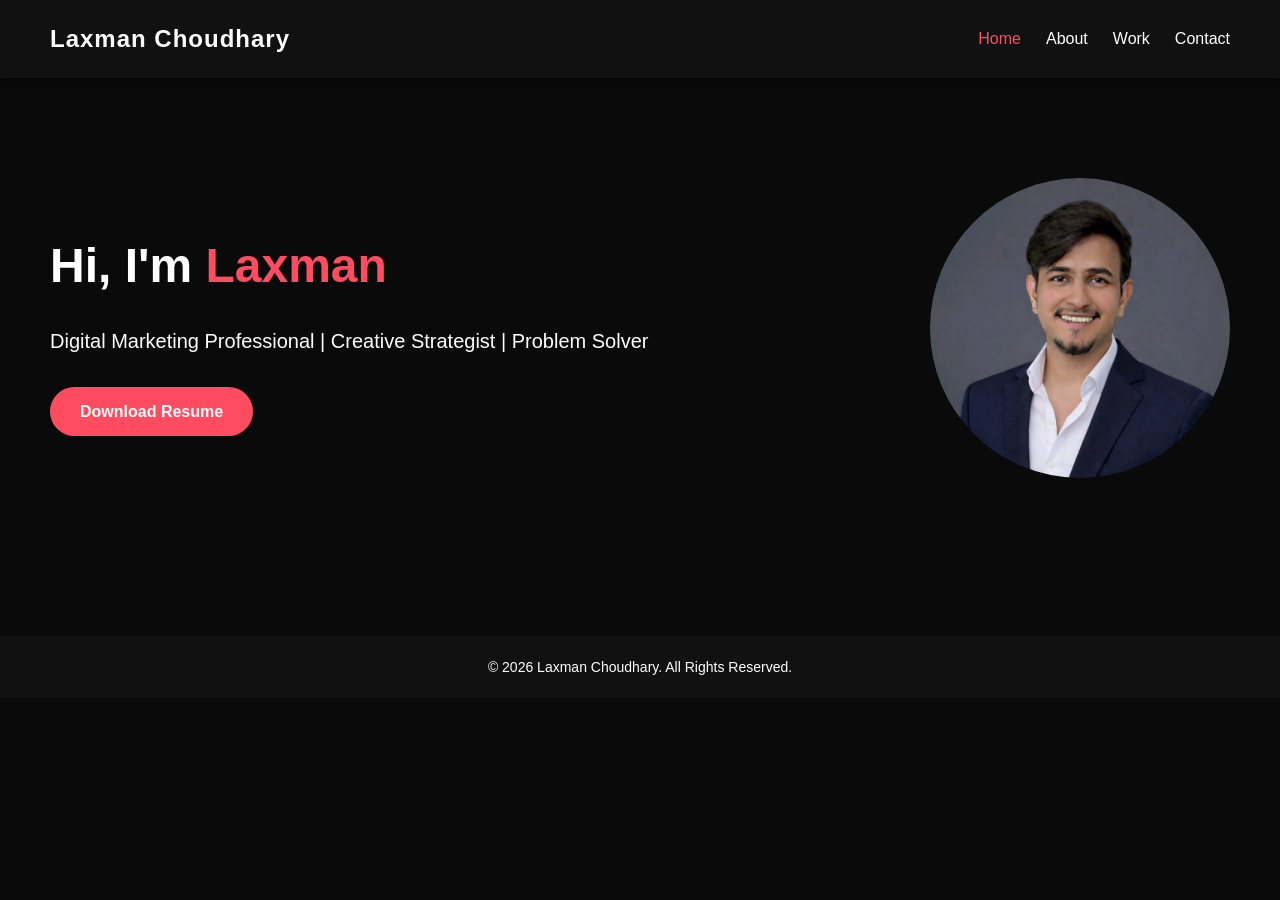
==== index.html @ cbbdad19 "Update index.html" ====
<!DOCTYPE html>
<html lang="en">
<head>
  <meta charset="UTF-8">
  <meta name="viewport" content="width=device-width, initial-scale=1.0">
  <title>Laxman Choudhary | Portfolio</title>
  <link rel="stylesheet" href="CSS/style.css">
  <link href="https://www.pexels.com/video/digital-projection-of-the-earth-mass-in-blue-lights-3129957/">
</head>
<body>

  <!-- Video Background -->
  <video autoplay muted loop id="bg-video">
    <source src="https://drive.google.com/uc?export=download&id=1e5yRqR_G0gu2nAiDvAqrCgN7fWislz_7" type="video/mp4">
    Your browser does not support HTML5 video.
  </video>

  <!-- Navbar -->
  <nav class="navbar">
    <div class="logo">Laxman Choudhary</div>
    <ul class="nav-links">
      <li><a href="index.html" class="active">Home</a></li>
      <li><a href="Pages/about.html">About</a></li>
      <li><a href="Pages/work.html">Work</a></li>
      <li><a href="Pages/contact.html">Contact</a></li>
    </ul>
  </nav>

  <!-- Hero Section -->
  <section class="hero">
    <div class="hero-content fade-in">
      <h1>Hi, I'm <span>Laxman</span></h1>
      <p>Digital Marketing Professional | Creative Strategist | Problem Solver</p>
      <a href="Assets/Laxman_Choudhary_Resume.pdf" class="btn" target="_blank">Download Resume</a>
    </div>
    <div class="hero-image fade-in">
      <img src="Assets/profile.jpg" alt="Laxman Choudhary">
    </div>
  </section>

  <footer>
    <p>&copy; 2026 Laxman Choudhary. All Rights Reserved.</p>
  </footer>

  <script src="JavaScript/script.js"></script>
</body>
</html>
---- CSS/style.css ----
/* VIDEO BACKGROUND */
#bg-video {
    position: fixed;
    top: 0; left: 0;
    width: 100%;
    height: 100%;
    object-fit: cover;
    z-index: -1;
}

/* GENERAL STYLES */
* {
    margin: 0;
    padding: 0;
    box-sizing: border-box;
    font-family: 'Poppins', sans-serif;
}

body {
    background-color: #0a0a0a;
    color: #fff;
    line-height: 1.6;
    scroll-behavior: smooth;
}

a {
    text-decoration: none;
    color: inherit;
}

/* NAVBAR */
.navbar {
    display: flex;
    justify-content: space-between;
    align-items: center;
    padding: 20px 50px;
    background-color: #111;
    position: sticky;
    top: 0;
    z-index: 100;
    box-shadow: 0 2px 8px rgba(0,0,0,0.5);
}

.navbar .logo {
    font-weight: 800;
    font-size: 24px;
    letter-spacing: 1px;
}

.nav-links {
    list-style: none;
    display: flex;
    gap: 25px;
}

.nav-links li a {
    color: #fff;
    transition: color 0.3s, transform 0.3s;
}

.nav-links li a:hover, .nav-links li a.active {
    color: #ff4c60;
    transform: scale(1.1);
}

/* HERO */
.hero {
    position: relative;
    display: flex;
    justify-content: space-between;
    align-items: center;
    padding: 100px 50px;
    overflow: hidden;
}

.hero-bg {
    position: absolute;
    top: 0; left: 0;
    width: 100%; height: 100%;
    background: linear-gradient(135deg, #1f1f1f, #0a0a0a);
    z-index: -3;
}

.hero-bg::after {
    content: '';
    position: absolute;
    width: 200%; height: 200%;
    background: url('../Assets/background.jpg') center/cover no-repeat;
    animation: moveBg 60s linear infinite;
    opacity: 0.15;
}

@keyframes moveBg {
    0% { transform: translate(0,0); }
    50% { transform: translate(-10%, -10%); }
    100% { transform: translate(0,0); }
}

.hero-content {
    max-width: 600px;
}

.hero-content h1 {
    font-size: 48px;
    margin-bottom: 20px;
    opacity: 0;
    animation: fadeInUp 1s forwards 0.5s;
}

.hero-content h1 span {
    color: #ff4c60;
}

.hero-content p {
    font-size: 20px;
    margin-bottom: 30px;
    opacity: 0;
    animation: fadeInUp 1s forwards 0.8s;
}

.btn {
    background-color: #ff4c60;
    color: #fff;
    padding: 12px 30px;
    border-radius: 30px;
    font-weight: 600;
    transition: background 0.3s, transform 0.3s;
    display: inline-block;
    opacity: 0;
    animation: fadeInUp 1s forwards 1.1s;
}

.btn:hover {
    background-color: #ff1e3c;
    transform: scale(1.05);
}

.hero-image img {
    width: 300px;
    border-radius: 50%;
    opacity: 0;
    animation: fadeInUp 1s forwards 1.4s;
}

/* ABOUT */
.about, .work, .contact {
    padding: 100px 50px;
    opacity: 0;
    animation: fadeIn 1s forwards;
}

.about h1, .work h1, .contact h1 {
    font-size: 36px;
    margin-bottom: 50px;
    text-align: center;
}

/* ABOUT CONTENT */
.about-content {
    display: flex;
    gap: 50px;
    align-items: center;
    justify-content: center;
}

.about-content img {
    width: 300px;
    border-radius: 20px;
    transition: transform 0.3s;
}

.about-content img:hover {
    transform: scale(1.05) rotate(2deg);
}

.about-text {
    max-width: 600px;
}

/* WORK GRID */
.work-grid {
    display: grid;
    grid-template-columns: repeat(auto-fit, minmax(250px, 1fr));
    gap: 30px;
}

.work-card {
    background-color: #111;
    padding: 30px;
    border-radius: 15px;
    transition: transform 0.3s, box-shadow 0.3s;
}

.work-card:hover {
    transform: translateY(-10px);
    box-shadow: 0 15px 30px rgba(255,76,96,0.4);
}

/* CONTACT FORM */
.contact form {
    max-width: 600px;
    margin: 0 auto;
    display: flex;
    flex-direction: column;
    gap: 20px;
}

.contact input, .contact textarea {
    padding: 15px;
    border-radius: 10px;
    border: none;
    outline: none;
    font-size: 16px;
    background-color: #1a1a1a;
    color: #fff;
}

.contact button {
    width: fit-content;
    margin: 0 auto;
}

/* FOOTER */
footer {
    text-align: center;
    padding: 20px;
    background-color: #111;
    margin-top: 50px;
    font-size: 14px;
}

/* ANIMATIONS */
@keyframes fadeInUp {
    0% { opacity: 0; transform: translateY(50px);}
    100% { opacity: 1; transform: translateY(0);}
}

@keyframes fadeIn {
    0% { opacity: 0;}
    100% { opacity: 1;}
}

.fade-in {
    opacity: 0;
    animation: fadeIn 1.2s forwards;
}

/* RESPONSIVE */
@media (max-width: 900px) {
    .hero {
        flex-direction: column;
        text-align: center;
    }
    .hero-image img {
        margin-top: 30px;
    }
    .about-content {
        flex-direction: column;
    }
}
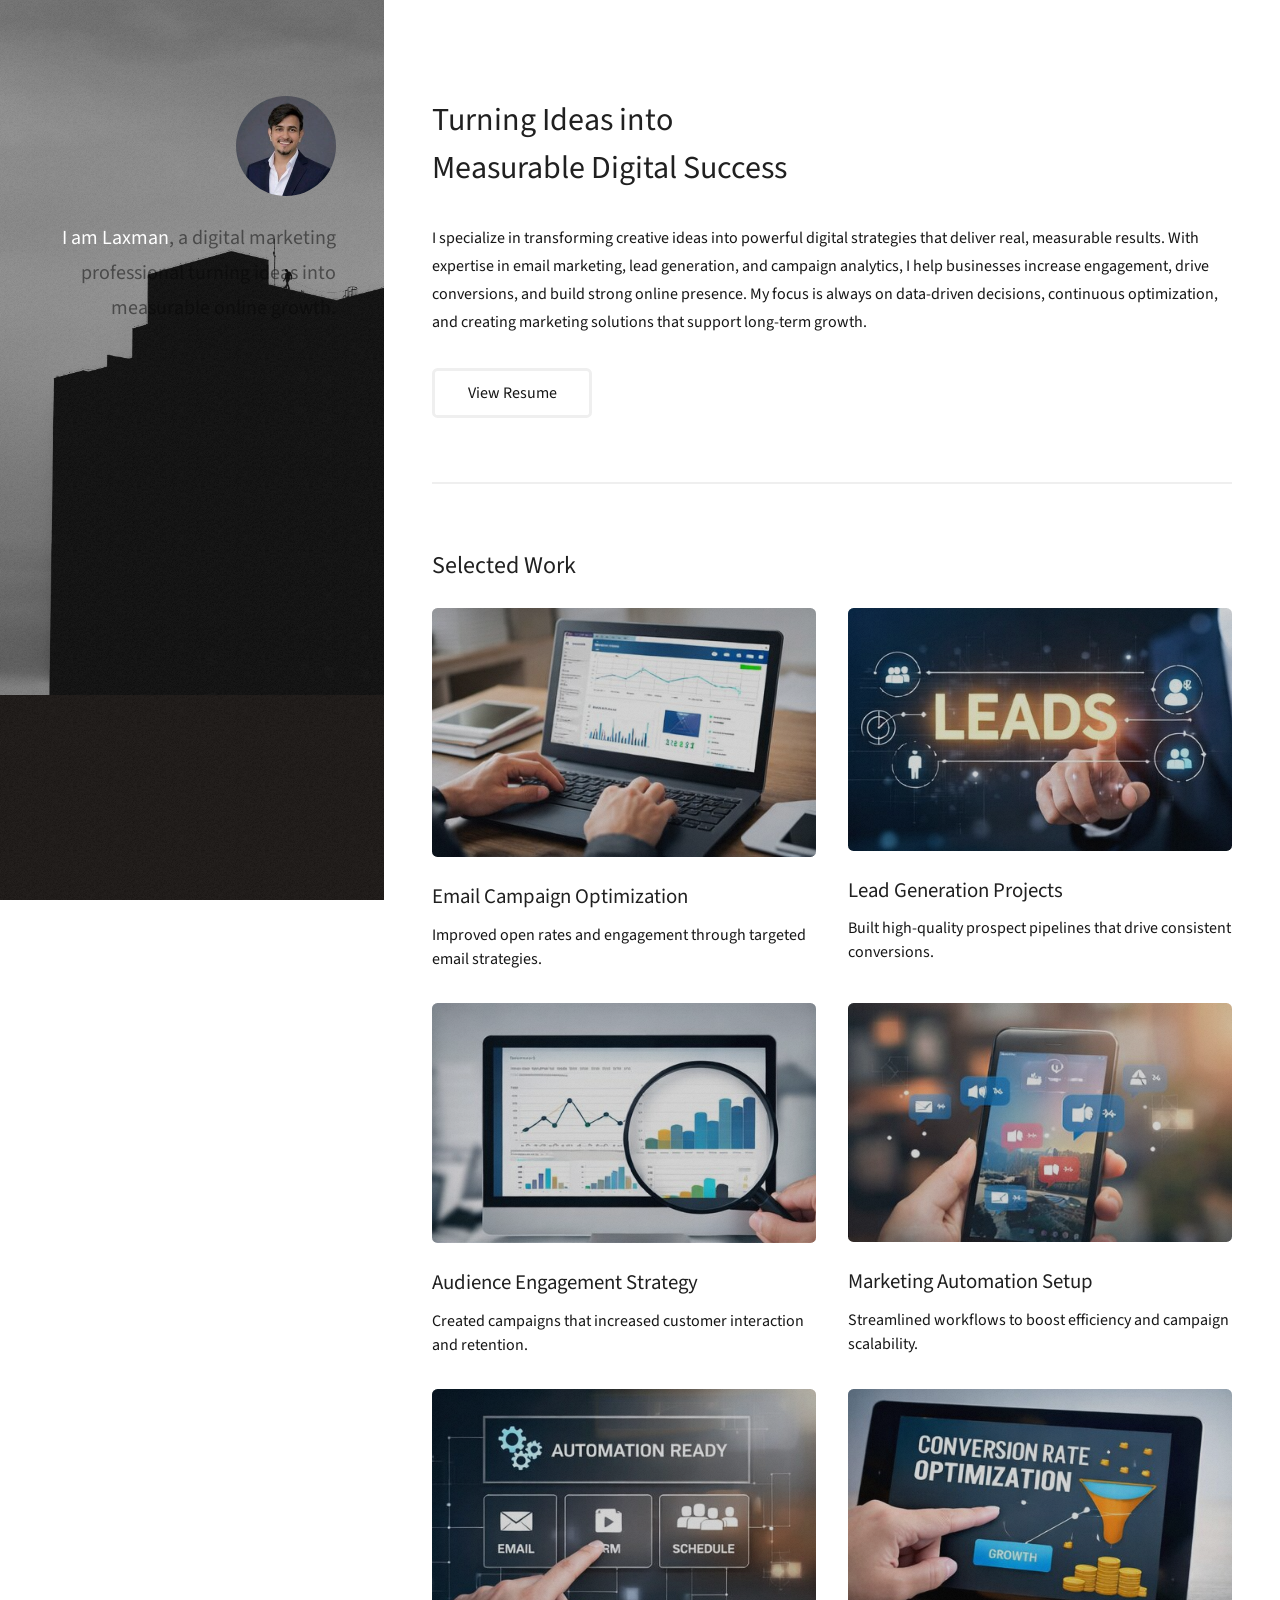
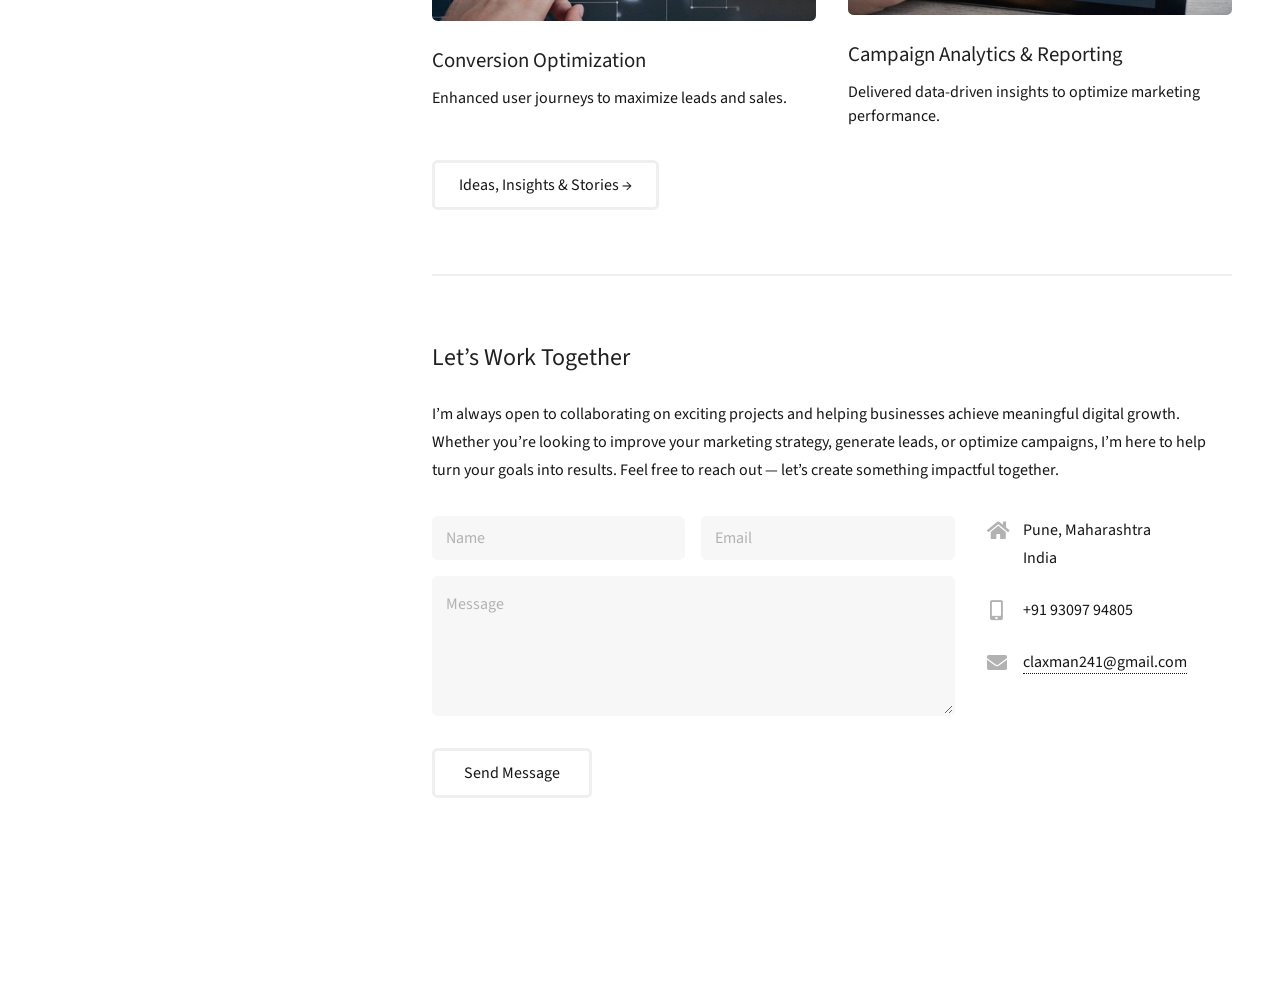
==== commit c507e642: "Add files via upload" ====
--- a/index.html
+++ b/index.html
@@ -1,48 +1,468 @@
-<!DOCTYPE html>
-<html lang="en">
-<head>
-  <meta charset="UTF-8">
-  <meta name="viewport" content="width=device-width, initial-scale=1.0">
-  <title>Laxman Choudhary | Portfolio</title>
-  <link rel="stylesheet" href="CSS/style.css">
-  <link href="https://www.pexels.com/video/digital-projection-of-the-earth-mass-in-blue-lights-3129957/">
-</head>
-<body>
-
-  <!-- Video Background -->
-  <video autoplay muted loop id="bg-video">
-    <source src="https://drive.google.com/uc?export=download&id=1e5yRqR_G0gu2nAiDvAqrCgN7fWislz_7" type="video/mp4">
-    Your browser does not support HTML5 video.
-  </video>
-
-  <!-- Navbar -->
-  <nav class="navbar">
-    <div class="logo">Laxman Choudhary</div>
-    <ul class="nav-links">
-      <li><a href="index.html" class="active">Home</a></li>
-      <li><a href="Pages/about.html">About</a></li>
-      <li><a href="Pages/work.html">Work</a></li>
-      <li><a href="Pages/contact.html">Contact</a></li>
-    </ul>
-  </nav>
-
-  <!-- Hero Section -->
-  <section class="hero">
-    <div class="hero-content fade-in">
-      <h1>Hi, I'm <span>Laxman</span></h1>
-      <p>Digital Marketing Professional | Creative Strategist | Problem Solver</p>
-      <a href="Assets/Laxman_Choudhary_Resume.pdf" class="btn" target="_blank">Download Resume</a>
-    </div>
-    <div class="hero-image fade-in">
-      <img src="Assets/profile.jpg" alt="Laxman Choudhary">
-    </div>
-  </section>
-
-  <footer>
-    <p>&copy; 2026 Laxman Choudhary. All Rights Reserved.</p>
-  </footer>
-
-  <script src="JavaScript/script.js"></script>
-</body>
-</html>
-
+<!DOCTYPE HTML>
+<!--
+	Laxman Choudhary
+	html5up.net | @ajlkn
+	Free for personal and commercial use under the CCA 3.0 license (html5up.net/license)
+-->
+<html>
+	<head>
+		<title>Laxman Choudhary</title>
+		<meta charset="utf-8" />
+		<meta name="viewport" content="width=device-width, initial-scale=1, user-scalable=no" />
+		<link rel="stylesheet" href="assets/css/main.css" />
+	</head>
+	<body class="is-preload">
+
+		<!-- Header -->
+			<header id="header">
+				<div class="inner">
+					<a href="#" class="image avatar"><img src="images/avatar.jpg" alt="" /></a>
+					<h1><strong>I am Laxman</strong>, a digital marketing professional<br />
+					turning ideas into measurable online growth.<br />
+					</a></h1>
+				</div>
+			</header>
+
+		<!-- Main -->
+			<div id="main">
+
+				<!-- One -->
+					<section id="one">
+						<header class="major">
+							<h2>Turning Ideas into<br />
+							Measurable Digital Success</h2>
+						</header>
+						<p>I specialize in transforming creative ideas into powerful digital strategies that deliver real, measurable results. With expertise in email marketing, lead generation, and campaign analytics, I help businesses increase engagement, drive conversions, and build strong online presence. My focus is always on data-driven decisions, continuous optimization, and creating marketing solutions that support long-term growth.</p>
+						<ul class="actions">
+							<li>
+  <a href="assets/Laxman%20Choudhary_Resume.pdf"
+     class="button"
+     target="_blank">
+     View Resume
+  </a>
+</li>
+						</ul>
+					</section>
+
+				<!-- Two -->
+					<section id="two">
+						<h2>Selected Work</h2>
+						<div class="row">
+							<article class="col-6 col-12-xsmall work-item">
+								<a href="images/fulls/01.jpg" class="image fit thumb"><img src="images/thumbs/01.jpg" alt="" /></a>
+								<h3>Email Campaign Optimization</h3>
+								<p>Improved open rates and engagement through targeted email strategies.</p>
+							</article>
+							<article class="col-6 col-12-xsmall work-item">
+								<a href="images/fulls/02.jpg" class="image fit thumb"><img src="images/thumbs/02.jpg" alt="" /></a>
+								<h3>Lead Generation Projects</h3>
+								<p>Built high-quality prospect pipelines that drive consistent conversions.</p>
+							</article>
+							<article class="col-6 col-12-xsmall work-item">
+								<a href="images/fulls/03.jpg" class="image fit thumb"><img src="images/thumbs/03.jpg" alt="" /></a>
+								<h3>Audience Engagement Strategy</h3>
+								<p>Created campaigns that increased customer interaction and retention.</p>
+							</article>
+							<article class="col-6 col-12-xsmall work-item">
+								<a href="images/fulls/04.jpg" class="image fit thumb"><img src="images/thumbs/04.jpg" alt="" /></a>
+								<h3>Marketing Automation Setup</h3>
+								<p>Streamlined workflows to boost efficiency and campaign scalability.</p>
+							</article>
+							<article class="col-6 col-12-xsmall work-item">
+								<a href="images/fulls/05.jpg" class="image fit thumb"><img src="images/thumbs/05.jpg" alt="" /></a>
+								<h3>Conversion Optimization</h3>
+								<p>Enhanced user journeys to maximize leads and sales.</p>
+							</article>
+							<article class="col-6 col-12-xsmall work-item">
+								<a href="images/fulls/06.jpg" class="image fit thumb"><img src="images/thumbs/06.jpg" alt="" /></a>
+								<h3>Campaign Analytics & Reporting</h3>
+								<p>Delivered data-driven insights to optimize marketing performance.</p>
+							</article>
+						</div>
+						<ul class="actions">
+							<li><a href="#" class="button">Ideas, Insights & Stories →</a></li>
+						</ul>
+					</section>
+
+				<!-- Three -->
+					<section id="three">
+						<h2>Let’s Work Together</h2>
+						<p>I’m always open to collaborating on exciting projects and helping businesses achieve meaningful digital growth. Whether you’re looking to improve your marketing strategy, generate leads, or optimize campaigns, I’m here to help turn your goals into results. Feel free to reach out — let’s create something impactful together.</p>
+						<div class="row">
+							<div class="col-8 col-12-small">
+								<form method="post" action="#">
+									<div class="row gtr-uniform gtr-50">
+										<div class="col-6 col-12-xsmall"><input type="text" name="name" id="name" placeholder="Name" /></div>
+										<div class="col-6 col-12-xsmall"><input type="email" name="email" id="email" placeholder="Email" /></div>
+										<div class="col-12"><textarea name="message" id="message" placeholder="Message" rows="4"></textarea></div>
+									</div>
+								</form>
+								<ul class="actions">
+									<li><input type="submit" value="Send Message" /></li>
+								</ul>
+							</div>
+							<div class="col-4 col-12-small">
+								<ul class="labeled-icons">
+									<li>
+										<h3 class="icon solid fa-home"><span class="label">Address</span></h3>
+										Pune, Maharashtra<br />
+										India<br />
+									
+									</li>
+									<li>
+										<h3 class="icon solid fa-mobile-alt"><span class="label">Phone</span></h3>
+										+91 93097 94805
+									</li>
+									<li>
+										<h3 class="icon solid fa-envelope"><span class="label">Email</span></h3>
+										<a href="#">claxman241@gmail.com</a>
+									</li>
+								</ul>
+							</div>
+						</div>
+					</section>
+
+				<!-- Four -->
+				<!--
+					<section id="four">
+						<h2>Elements</h2>
+
+						<section>
+							<h4>Text</h4>
+							<p>This is <b>bold</b> and this is <strong>strong</strong>. This is <i>italic</i> and this is <em>emphasized</em>.
+							This is <sup>superscript</sup> text and this is <sub>subscript</sub> text.
+							This is <u>underlined</u> and this is code: <code>for (;;) { ... }</code>. Finally, <a href="#">this is a link</a>.</p>
+							<hr />
+							<header>
+								<h4>Heading with a Subtitle</h4>
+								<p>Lorem ipsum dolor sit amet nullam id egestas urna aliquam</p>
+							</header>
+							<p>Nunc lacinia ante nunc ac lobortis. Interdum adipiscing gravida odio porttitor sem non mi integer non faucibus ornare mi ut ante amet placerat aliquet. Volutpat eu sed ante lacinia sapien lorem accumsan varius montes viverra nibh in adipiscing blandit tempus accumsan.</p>
+							<header>
+								<h5>Heading with a Subtitle</h5>
+								<p>Lorem ipsum dolor sit amet nullam id egestas urna aliquam</p>
+							</header>
+							<p>Nunc lacinia ante nunc ac lobortis. Interdum adipiscing gravida odio porttitor sem non mi integer non faucibus ornare mi ut ante amet placerat aliquet. Volutpat eu sed ante lacinia sapien lorem accumsan varius montes viverra nibh in adipiscing blandit tempus accumsan.</p>
+							<hr />
+							<h2>Heading Level 2</h2>
+							<h3>Heading Level 3</h3>
+							<h4>Heading Level 4</h4>
+							<h5>Heading Level 5</h5>
+							<h6>Heading Level 6</h6>
+							<hr />
+							<h5>Blockquote</h5>
+							<blockquote>Fringilla nisl. Donec accumsan interdum nisi, quis tincidunt felis sagittis eget tempus euismod. Vestibulum ante ipsum primis in faucibus vestibulum. Blandit adipiscing eu felis iaculis volutpat ac adipiscing accumsan faucibus. Vestibulum ante ipsum primis in faucibus lorem ipsum dolor sit amet nullam adipiscing eu felis.</blockquote>
+							<h5>Preformatted</h5>
+							<pre><code>i = 0;
+
+while (!deck.isInOrder()) {
+print 'Iteration ' + i;
+deck.shuffle();
+i++;
+}
+
+print 'It took ' + i + ' iterations to sort the deck.';</code></pre>
+						</section>
+
+						<section>
+							<h4>Lists</h4>
+							<div class="row">
+								<div class="col-6 col-12-xsmall">
+									<h5>Unordered</h5>
+									<ul>
+										<li>Dolor pulvinar etiam magna etiam.</li>
+										<li>Sagittis adipiscing lorem eleifend.</li>
+										<li>Felis enim feugiat dolore viverra.</li>
+									</ul>
+									<h5>Alternate</h5>
+									<ul class="alt">
+										<li>Dolor pulvinar etiam magna etiam.</li>
+										<li>Sagittis adipiscing lorem eleifend.</li>
+										<li>Felis enim feugiat dolore viverra.</li>
+									</ul>
+								</div>
+								<div class="col-6 col-12-xsmall">
+									<h5>Ordered</h5>
+									<ol>
+										<li>Dolor pulvinar etiam magna etiam.</li>
+										<li>Etiam vel felis at lorem sed viverra.</li>
+										<li>Felis enim feugiat dolore viverra.</li>
+										<li>Dolor pulvinar etiam magna etiam.</li>
+										<li>Etiam vel felis at lorem sed viverra.</li>
+										<li>Felis enim feugiat dolore viverra.</li>
+									</ol>
+									<h5>Icons</h5>
+									<ul class="icons">
+										<li><a href="#" class="icon brands fa-facebook-f"><span class="label">Facebook</span></a></li>
+										<li><a href="#" class="icon brands fa-instagram"><span class="label">Instagram</span></a></li>
+										<li><a href="#" class="icon brands fa-youtube"><span class="label">Youtube</span></a></li>
+										<li><a href="#" class="icon brands fa-whatsapp"><span class="label">Dribbble</span></a></li>
+										<li><a href="#" class="icon brands fa-tumblr"><span class="label">Tumblr</span></a></li>
+									</ul>
+								</div>
+							</div>
+							<h5>Actions</h5>
+							<ul class="actions">
+								<li><a href="#" class="button primary">Default</a></li>
+								<li><a href="#" class="button">Default</a></li>
+							</ul>
+							<ul class="actions small">
+								<li><a href="#" class="button primary small">Small</a></li>
+								<li><a href="#" class="button small">Small</a></li>
+							</ul>
+							<div class="row">
+								<div class="col-6 col-12-small">
+									<ul class="actions stacked">
+										<li><a href="#" class="button primary">Default</a></li>
+										<li><a href="#" class="button">Default</a></li>
+									</ul>
+								</div>
+								<div class="col-6 col-12-small">
+									<ul class="actions stacked">
+										<li><a href="#" class="button primary small">Small</a></li>
+										<li><a href="#" class="button small">Small</a></li>
+									</ul>
+								</div>
+								<div class="col-6 col-12-small">
+									<ul class="actions stacked">
+										<li><a href="#" class="button primary fit">Default</a></li>
+										<li><a href="#" class="button fit">Default</a></li>
+									</ul>
+								</div>
+								<div class="col-6 col-12-small">
+									<ul class="actions stacked">
+										<li><a href="#" class="button primary small fit">Small</a></li>
+										<li><a href="#" class="button small fit">Small</a></li>
+									</ul>
+								</div>
+							</div>
+						</section>
+
+						<section>
+							<h4>Table</h4>
+							<h5>Default</h5>
+							<div class="table-wrapper">
+								<table>
+									<thead>
+										<tr>
+											<th>Name</th>
+											<th>Description</th>
+											<th>Price</th>
+										</tr>
+									</thead>
+									<tbody>
+										<tr>
+											<td>Item One</td>
+											<td>Ante turpis integer aliquet porttitor.</td>
+											<td>29.99</td>
+										</tr>
+										<tr>
+											<td>Item Two</td>
+											<td>Vis ac commodo adipiscing arcu aliquet.</td>
+											<td>19.99</td>
+										</tr>
+										<tr>
+											<td>Item Three</td>
+											<td> Morbi faucibus arcu accumsan lorem.</td>
+											<td>29.99</td>
+										</tr>
+										<tr>
+											<td>Item Four</td>
+											<td>Vitae integer tempus condimentum.</td>
+											<td>19.99</td>
+										</tr>
+										<tr>
+											<td>Item Five</td>
+											<td>Ante turpis integer aliquet porttitor.</td>
+											<td>29.99</td>
+										</tr>
+									</tbody>
+									<tfoot>
+										<tr>
+											<td colspan="2"></td>
+											<td>100.00</td>
+										</tr>
+									</tfoot>
+								</table>
+							</div>
+
+							<h5>Alternate</h5>
+							<div class="table-wrapper">
+								<table class="alt">
+									<thead>
+										<tr>
+											<th>Name</th>
+											<th>Description</th>
+											<th>Price</th>
+										</tr>
+									</thead>
+									<tbody>
+										<tr>
+											<td>Item One</td>
+											<td>Ante turpis integer aliquet porttitor.</td>
+											<td>29.99</td>
+										</tr>
+										<tr>
+											<td>Item Two</td>
+											<td>Vis ac commodo adipiscing arcu aliquet.</td>
+											<td>19.99</td>
+										</tr>
+										<tr>
+											<td>Item Three</td>
+											<td> Morbi faucibus arcu accumsan lorem.</td>
+											<td>29.99</td>
+										</tr>
+										<tr>
+											<td>Item Four</td>
+											<td>Vitae integer tempus condimentum.</td>
+											<td>19.99</td>
+										</tr>
+										<tr>
+											<td>Item Five</td>
+											<td>Ante turpis integer aliquet porttitor.</td>
+											<td>29.99</td>
+										</tr>
+									</tbody>
+									<tfoot>
+										<tr>
+											<td colspan="2"></td>
+											<td>100.00</td>
+										</tr>
+									</tfoot>
+								</table>
+							</div>
+						</section>
+
+						<section>
+							<h4>Buttons</h4>
+							<ul class="actions">
+								<li><a href="#" class="button primary">Primary</a></li>
+								<li><a href="#" class="button">Default</a></li>
+							</ul>
+							<ul class="actions">
+								<li><a href="#" class="button large">Large</a></li>
+								<li><a href="#" class="button">Default</a></li>
+								<li><a href="#" class="button small">Small</a></li>
+							</ul>
+							<ul class="actions fit">
+								<li><a href="#" class="button primary fit">Fit</a></li>
+								<li><a href="#" class="button fit">Fit</a></li>
+							</ul>
+							<ul class="actions fit small">
+								<li><a href="#" class="button primary fit small">Fit + Small</a></li>
+								<li><a href="#" class="button fit small">Fit + Small</a></li>
+							</ul>
+							<ul class="actions">
+								<li><a href="#" class="button primary icon solid fa-download">Icon</a></li>
+								<li><a href="#" class="button icon solid fa-download">Icon</a></li>
+							</ul>
+							<ul class="actions">
+								<li><span class="button primary disabled">Primary</span></li>
+								<li><span class="button disabled">Default</span></li>
+							</ul>
+						</section>
+
+						<section>
+							<h4>Form</h4>
+							<form method="post" action="#">
+								<div class="row gtr-uniform gtr-50">
+									<div class="col-6 col-12-xsmall">
+										<input type="text" name="demo-name" id="demo-name" value="" placeholder="Name" />
+									</div>
+									<div class="col-6 col-12-xsmall">
+										<input type="email" name="demo-email" id="demo-email" value="" placeholder="Email" />
+									</div>
+									<div class="col-12">
+										<select name="demo-category" id="demo-category">
+											<option value="">- Category -</option>
+											<option value="1">Manufacturing</option>
+											<option value="1">Shipping</option>
+											<option value="1">Administration</option>
+											<option value="1">Human Resources</option>
+										</select>
+									</div>
+									<div class="col-4 col-12-small">
+										<input type="radio" id="demo-priority-low" name="demo-priority" checked>
+										<label for="demo-priority-low">Low Priority</label>
+									</div>
+									<div class="col-4 col-12-small">
+										<input type="radio" id="demo-priority-normal" name="demo-priority">
+										<label for="demo-priority-normal">Normal Priority</label>
+									</div>
+									<div class="col-4 col-12-small">
+										<input type="radio" id="demo-priority-high" name="demo-priority">
+										<label for="demo-priority-high">High Priority</label>
+									</div>
+									<div class="col-6 col-12-small">
+										<input type="checkbox" id="demo-copy" name="demo-copy">
+										<label for="demo-copy">Email me a copy of this message</label>
+									</div>
+									<div class="col-6 col-12-small">
+										<input type="checkbox" id="demo-human" name="demo-human" checked>
+										<label for="demo-human">I am a human and not a robot</label>
+									</div>
+									<div class="col-12">
+										<textarea name="demo-message" id="demo-message" placeholder="Enter your message" rows="6"></textarea>
+									</div>
+									<div class="col-12">
+										<ul class="actions">
+											<li><input type="submit" value="Send Message" class="primary" /></li>
+											<li><input type="reset" value="Reset" /></li>
+										</ul>
+									</div>
+								</div>
+							</form>
+						</section>
+
+						<section>
+							<h4>Image</h4>
+							<h5>Fit</h5>
+							<div class="box alt">
+								<div class="row gtr-50 gtr-uniform">
+									<div class="col-12"><span class="image fit"><img src="images/fulls/05.jpg" alt="" /></span></div>
+									<div class="col-4"><span class="image fit"><img src="images/thumbs/01.jpg" alt="" /></span></div>
+									<div class="col-4"><span class="image fit"><img src="images/thumbs/02.jpg" alt="" /></span></div>
+									<div class="col-4"><span class="image fit"><img src="images/thumbs/03.jpg" alt="" /></span></div>
+									<div class="col-4"><span class="image fit"><img src="images/thumbs/04.jpg" alt="" /></span></div>
+									<div class="col-4"><span class="image fit"><img src="images/thumbs/05.jpg" alt="" /></span></div>
+									<div class="col-4"><span class="image fit"><img src="images/thumbs/06.jpg" alt="" /></span></div>
+									<div class="col-4"><span class="image fit"><img src="images/thumbs/03.jpg" alt="" /></span></div>
+									<div class="col-4"><span class="image fit"><img src="images/thumbs/02.jpg" alt="" /></span></div>
+									<div class="col-4"><span class="image fit"><img src="images/thumbs/01.jpg" alt="" /></span></div>
+								</div>
+							</div>
+							<h5>Left &amp; Right</h5>
+							<p><span class="image left"><img src="images/avatar.jpg" alt="" /></span>Fringilla nisl. Donec accumsan interdum nisi, quis tincidunt felis sagittis eget. tempus euismod. Vestibulum ante ipsum primis in faucibus vestibulum. Blandit adipiscing eu felis iaculis volutpat ac adipiscing accumsan eu faucibus. Integer ac pellentesque praesent tincidunt felis sagittis eget. tempus euismod. Vestibulum ante ipsum primis in faucibus vestibulum. Blandit adipiscing eu felis iaculis volutpat ac adipiscing accumsan eu faucibus. Integer ac pellentesque praesent. Donec accumsan interdum nisi, quis tincidunt felis sagittis eget. tempus euismod. Vestibulum ante ipsum primis in faucibus vestibulum. Blandit adipiscing eu felis iaculis volutpat ac adipiscing accumsan eu faucibus. Integer ac pellentesque praesent tincidunt felis sagittis eget. tempus euismod. Vestibulum ante ipsum primis in faucibus vestibulum. Blandit adipiscing eu felis iaculis volutpat ac adipiscing accumsan eu faucibus. Integer ac pellentesque praesent.</p>
+							<p><span class="image right"><img src="images/avatar.jpg" alt="" /></span>Fringilla nisl. Donec accumsan interdum nisi, quis tincidunt felis sagittis eget. tempus euismod. Vestibulum ante ipsum primis in faucibus vestibulum. Blandit adipiscing eu felis iaculis volutpat ac adipiscing accumsan eu faucibus. Integer ac pellentesque praesent tincidunt felis sagittis eget. tempus euismod. Vestibulum ante ipsum primis in faucibus vestibulum. Blandit adipiscing eu felis iaculis volutpat ac adipiscing accumsan eu faucibus. Integer ac pellentesque praesent. Donec accumsan interdum nisi, quis tincidunt felis sagittis eget. tempus euismod. Vestibulum ante ipsum primis in faucibus vestibulum. Blandit adipiscing eu felis iaculis volutpat ac adipiscing accumsan eu faucibus. Integer ac pellentesque praesent tincidunt felis sagittis eget. tempus euismod. Vestibulum ante ipsum primis in faucibus vestibulum. Blandit adipiscing eu felis iaculis volutpat ac adipiscing accumsan eu faucibus. Integer ac pellentesque praesent.</p>
+						</section>
+
+					</section>
+				-->
+
+			</div>
+
+		<!-- Footer -->
+			<footer id="footer">
+				<div class="inner">
+					<ul class="icons">
+						<li><a href="#" class="icon brands fa-instagram"><span class="label">Instagram</span></a></li>
+						<li><a href="#" class="icon brands fa-facebook"><span class="label">Facebook</span></a></li>
+						<li><a href="#" class="icon brands fa-whatsapp"><span class="label">Whatsapp</span></a></li>
+						<li><a href="#" class="icon solid fa-envelope"><span class="label">Email</span></a></li>
+					</ul>
+					<ul class="copyright">
+						<li>&copy; Laxman Choudhary</li><li>Personal portfolio</li>
+					</ul>
+				</div>
+			</footer>
+
+		<!-- Scripts -->
+			<script src="assets/js/jquery.min.js"></script>
+			<script src="assets/js/jquery.poptrox.min.js"></script>
+			<script src="assets/js/browser.min.js"></script>
+			<script src="assets/js/breakpoints.min.js"></script>
+			<script src="assets/js/util.js"></script>
+			<script src="assets/js/main.js"></script>
+
+	</body>
+</html>
--- a/assets/css/main.css
+++ b/assets/css/main.css
@@ -0,0 +1,3221 @@
+@import url("fontawesome-all.min.css");
+@import url("https://fonts.googleapis.com/css?family=Source+Sans+Pro:400,400italic");
+
+/*
+	Strata by HTML5 UP
+	html5up.net | @ajlkn
+	Free for personal and commercial use under the CCA 3.0 license (html5up.net/license)
+*/
+
+html, body, div, span, applet, object,
+iframe, h1, h2, h3, h4, h5, h6, p, blockquote,
+pre, a, abbr, acronym, address, big, cite,
+code, del, dfn, em, img, ins, kbd, q, s, samp,
+small, strike, strong, sub, sup, tt, var, b,
+u, i, center, dl, dt, dd, ol, ul, li, fieldset,
+form, label, legend, table, caption, tbody,
+tfoot, thead, tr, th, td, article, aside,
+canvas, details, embed, figure, figcaption,
+footer, header, hgroup, menu, nav, output, ruby,
+section, summary, time, mark, audio, video {
+	margin: 0;
+	padding: 0;
+	border: 0;
+	font-size: 100%;
+	font: inherit;
+	vertical-align: baseline;}
+
+article, aside, details, figcaption, figure,
+footer, header, hgroup, menu, nav, section {
+	display: block;}
+
+body {
+	line-height: 1;
+}
+
+ol, ul {
+	list-style: none;
+}
+
+blockquote, q {
+	quotes: none;
+}
+
+	blockquote:before, blockquote:after, q:before, q:after {
+		content: '';
+		content: none;
+	}
+
+table {
+	border-collapse: collapse;
+	border-spacing: 0;
+}
+
+body {
+	-webkit-text-size-adjust: none;
+}
+
+mark {
+	background-color: transparent;
+	color: inherit;
+}
+
+input::-moz-focus-inner {
+	border: 0;
+	padding: 0;
+}
+
+input, select, textarea {
+	-moz-appearance: none;
+	-webkit-appearance: none;
+	-ms-appearance: none;
+	appearance: none;
+}
+
+/* Basic */
+
+	html {
+		box-sizing: border-box;
+	}
+
+	*, *:before, *:after {
+		box-sizing: inherit;
+	}
+
+	body {
+		background: #fff;
+	}
+
+		body.is-preload *, body.is-preload *:before, body.is-preload *:after {
+			-moz-animation: none !important;
+			-webkit-animation: none !important;
+			-ms-animation: none !important;
+			animation: none !important;
+			-moz-transition: none !important;
+			-webkit-transition: none !important;
+			-ms-transition: none !important;
+			transition: none !important;
+		}
+
+	body, input, select, textarea {
+		color: #161616;
+		font-family: "Source Sans Pro", Helvetica, sans-serif;
+		font-size: 16pt;
+		font-weight: 400;
+		line-height: 1.75em;
+	}
+
+	a {
+		-moz-transition: color 0.2s ease-in-out, border-color 0.2s ease-in-out;
+		-webkit-transition: color 0.2s ease-in-out, border-color 0.2s ease-in-out;
+		-ms-transition: color 0.2s ease-in-out, border-color 0.2s ease-in-out;
+		transition: color 0.2s ease-in-out, border-color 0.2s ease-in-out;
+		border-bottom: dotted 1px;
+		color: #49bf9d;
+		text-decoration: none;
+	}
+
+		a:hover {
+			border-bottom-color: transparent;
+			color: #49bf9d !important;
+			text-decoration: none;
+		}
+
+	strong, b {
+		color: #787878;
+		font-weight: 400;
+	}
+
+	em, i {
+		font-style: italic;
+	}
+
+	p {
+		margin: 0 0 2em 0;
+	}
+
+	h1, h2, h3, h4, h5, h6 {
+		color: #202020;
+		font-weight: 400;
+		line-height: 1em;
+		margin: 0 0 1em 0;
+	}
+
+		h1 a, h2 a, h3 a, h4 a, h5 a, h6 a {
+			color: inherit;
+			text-decoration: none;
+		}
+
+	h1 {
+		font-size: 2em;
+		line-height: 1.5em;
+	}
+
+	h2 {
+		font-size: 1.5em;
+		line-height: 1.5em;
+	}
+
+	h3 {
+		font-size: 1.25em;
+		line-height: 1.5em;
+	}
+
+	h4 {
+		font-size: 1.1em;
+		line-height: 1.5em;
+	}
+
+	h5 {
+		font-size: 0.9em;
+		line-height: 1.5em;
+	}
+
+	h6 {
+		font-size: 0.7em;
+		line-height: 1.5em;
+	}
+
+	sub {
+		font-size: 0.8em;
+		position: relative;
+		top: 0.5em;
+	}
+
+	sup {
+		font-size: 0.8em;
+		position: relative;
+		top: -0.5em;
+	}
+
+	hr {
+		border: 0;
+		border-bottom: solid 2px #efefef;
+		margin: 2em 0;
+	}
+
+		hr.major {
+			margin: 3em 0;
+		}
+
+	blockquote {
+		border-left: solid 6px #efefef;
+		font-style: italic;
+		margin: 0 0 2em 0;
+		padding: 0.5em 0 0.5em 1.5em;
+	}
+
+	code {
+		background: #f7f7f7;
+		border-radius: 0.35em;
+		border: solid 2px #efefef;
+		font-family: "Courier New", monospace;
+		font-size: 0.9em;
+		margin: 0 0.25em;
+		padding: 0.25em 0.65em;
+	}
+
+	pre {
+		-webkit-overflow-scrolling: touch;
+		font-family: "Courier New", monospace;
+		font-size: 0.9em;
+		margin: 0 0 2em 0;
+	}
+
+		pre code {
+			display: block;
+			line-height: 1.75em;
+			padding: 1em 1.5em;
+			overflow-x: auto;
+		}
+
+	.align-left {
+		text-align: left;
+	}
+
+	.align-center {
+		text-align: center;
+	}
+
+	.align-right {
+		text-align: right;
+	}
+
+/* Container */
+
+	.container {
+		margin: 0 auto;
+		max-width: calc(100% - 4em);
+		width: 100%;
+	}
+
+		.container.xsmall {
+			width: 25%;
+		}
+
+		.container.small {
+			width: 50%;
+		}
+
+		.container.medium {
+			width: 75%;
+		}
+
+		.container.large {
+			width: 125%;
+		}
+
+		.container.xlarge {
+			width: 150%;
+		}
+
+		.container.max {
+			width: 100%;
+		}
+
+		@media screen and (max-width: 980px) {
+
+			.container {
+				width: 100% !important;
+				max-width: 100% !important;
+			}
+
+		}
+
+		@media screen and (max-width: 480px) {
+
+			.container {
+				max-width: calc(100% - 3em);
+			}
+
+		}
+
+/* Row */
+
+	.row {
+		display: flex;
+		flex-wrap: wrap;
+		box-sizing: border-box;
+		align-items: stretch;
+	}
+
+		.row > * {
+			box-sizing: border-box;
+		}
+
+		.row.gtr-uniform > * > :last-child {
+			margin-bottom: 0;
+		}
+
+		.row.aln-left {
+			justify-content: flex-start;
+		}
+
+		.row.aln-center {
+			justify-content: center;
+		}
+
+		.row.aln-right {
+			justify-content: flex-end;
+		}
+
+		.row.aln-top {
+			align-items: flex-start;
+		}
+
+		.row.aln-middle {
+			align-items: center;
+		}
+
+		.row.aln-bottom {
+			align-items: flex-end;
+		}
+
+		.row > .imp {
+			order: -1;
+		}
+
+		.row > .col-1 {
+			width: 8.33333%;
+		}
+
+		.row > .off-1 {
+			margin-left: 8.33333%;
+		}
+
+		.row > .col-2 {
+			width: 16.66667%;
+		}
+
+		.row > .off-2 {
+			margin-left: 16.66667%;
+		}
+
+		.row > .col-3 {
+			width: 25%;
+		}
+
+		.row > .off-3 {
+			margin-left: 25%;
+		}
+
+		.row > .col-4 {
+			width: 33.33333%;
+		}
+
+		.row > .off-4 {
+			margin-left: 33.33333%;
+		}
+
+		.row > .col-5 {
+			width: 41.66667%;
+		}
+
+		.row > .off-5 {
+			margin-left: 41.66667%;
+		}
+
+		.row > .col-6 {
+			width: 50%;
+		}
+
+		.row > .off-6 {
+			margin-left: 50%;
+		}
+
+		.row > .col-7 {
+			width: 58.33333%;
+		}
+
+		.row > .off-7 {
+			margin-left: 58.33333%;
+		}
+
+		.row > .col-8 {
+			width: 66.66667%;
+		}
+
+		.row > .off-8 {
+			margin-left: 66.66667%;
+		}
+
+		.row > .col-9 {
+			width: 75%;
+		}
+
+		.row > .off-9 {
+			margin-left: 75%;
+		}
+
+		.row > .col-10 {
+			width: 83.33333%;
+		}
+
+		.row > .off-10 {
+			margin-left: 83.33333%;
+		}
+
+		.row > .col-11 {
+			width: 91.66667%;
+		}
+
+		.row > .off-11 {
+			margin-left: 91.66667%;
+		}
+
+		.row > .col-12 {
+			width: 100%;
+		}
+
+		.row > .off-12 {
+			margin-left: 100%;
+		}
+
+		.row.gtr-0 {
+			margin-top: 0;
+			margin-left: 0em;
+		}
+
+			.row.gtr-0 > * {
+				padding: 0 0 0 0em;
+			}
+
+			.row.gtr-0.gtr-uniform {
+				margin-top: 0em;
+			}
+
+				.row.gtr-0.gtr-uniform > * {
+					padding-top: 0em;
+				}
+
+		.row.gtr-25 {
+			margin-top: 0;
+			margin-left: -0.625em;
+		}
+
+			.row.gtr-25 > * {
+				padding: 0 0 0 0.625em;
+			}
+
+			.row.gtr-25.gtr-uniform {
+				margin-top: -0.625em;
+			}
+
+				.row.gtr-25.gtr-uniform > * {
+					padding-top: 0.625em;
+				}
+
+		.row.gtr-50 {
+			margin-top: 0;
+			margin-left: -1.25em;
+		}
+
+			.row.gtr-50 > * {
+				padding: 0 0 0 1.25em;
+			}
+
+			.row.gtr-50.gtr-uniform {
+				margin-top: -1.25em;
+			}
+
+				.row.gtr-50.gtr-uniform > * {
+					padding-top: 1.25em;
+				}
+
+		.row {
+			margin-top: 0;
+			margin-left: -2.5em;
+		}
+
+			.row > * {
+				padding: 0 0 0 2.5em;
+			}
+
+			.row.gtr-uniform {
+				margin-top: -2.5em;
+			}
+
+				.row.gtr-uniform > * {
+					padding-top: 2.5em;
+				}
+
+		.row.gtr-150 {
+			margin-top: 0;
+			margin-left: -3.75em;
+		}
+
+			.row.gtr-150 > * {
+				padding: 0 0 0 3.75em;
+			}
+
+			.row.gtr-150.gtr-uniform {
+				margin-top: -3.75em;
+			}
+
+				.row.gtr-150.gtr-uniform > * {
+					padding-top: 3.75em;
+				}
+
+		.row.gtr-200 {
+			margin-top: 0;
+			margin-left: -5em;
+		}
+
+			.row.gtr-200 > * {
+				padding: 0 0 0 5em;
+			}
+
+			.row.gtr-200.gtr-uniform {
+				margin-top: -5em;
+			}
+
+				.row.gtr-200.gtr-uniform > * {
+					padding-top: 5em;
+				}
+
+		@media screen and (max-width: 1800px) {
+
+			.row {
+				display: flex;
+				flex-wrap: wrap;
+				box-sizing: border-box;
+				align-items: stretch;
+			}
+
+				.row > * {
+					box-sizing: border-box;
+				}
+
+				.row.gtr-uniform > * > :last-child {
+					margin-bottom: 0;
+				}
+
+				.row.aln-left {
+					justify-content: flex-start;
+				}
+
+				.row.aln-center {
+					justify-content: center;
+				}
+
+				.row.aln-right {
+					justify-content: flex-end;
+				}
+
+				.row.aln-top {
+					align-items: flex-start;
+				}
+
+				.row.aln-middle {
+					align-items: center;
+				}
+
+				.row.aln-bottom {
+					align-items: flex-end;
+				}
+
+				.row > .imp-xlarge {
+					order: -1;
+				}
+
+				.row > .col-1-xlarge {
+					width: 8.33333%;
+				}
+
+				.row > .off-1-xlarge {
+					margin-left: 8.33333%;
+				}
+
+				.row > .col-2-xlarge {
+					width: 16.66667%;
+				}
+
+				.row > .off-2-xlarge {
+					margin-left: 16.66667%;
+				}
+
+				.row > .col-3-xlarge {
+					width: 25%;
+				}
+
+				.row > .off-3-xlarge {
+					margin-left: 25%;
+				}
+
+				.row > .col-4-xlarge {
+					width: 33.33333%;
+				}
+
+				.row > .off-4-xlarge {
+					margin-left: 33.33333%;
+				}
+
+				.row > .col-5-xlarge {
+					width: 41.66667%;
+				}
+
+				.row > .off-5-xlarge {
+					margin-left: 41.66667%;
+				}
+
+				.row > .col-6-xlarge {
+					width: 50%;
+				}
+
+				.row > .off-6-xlarge {
+					margin-left: 50%;
+				}
+
+				.row > .col-7-xlarge {
+					width: 58.33333%;
+				}
+
+				.row > .off-7-xlarge {
+					margin-left: 58.33333%;
+				}
+
+				.row > .col-8-xlarge {
+					width: 66.66667%;
+				}
+
+				.row > .off-8-xlarge {
+					margin-left: 66.66667%;
+				}
+
+				.row > .col-9-xlarge {
+					width: 75%;
+				}
+
+				.row > .off-9-xlarge {
+					margin-left: 75%;
+				}
+
+				.row > .col-10-xlarge {
+					width: 83.33333%;
+				}
+
+				.row > .off-10-xlarge {
+					margin-left: 83.33333%;
+				}
+
+				.row > .col-11-xlarge {
+					width: 91.66667%;
+				}
+
+				.row > .off-11-xlarge {
+					margin-left: 91.66667%;
+				}
+
+				.row > .col-12-xlarge {
+					width: 100%;
+				}
+
+				.row > .off-12-xlarge {
+					margin-left: 100%;
+				}
+
+				.row.gtr-0 {
+					margin-top: 0;
+					margin-left: 0em;
+				}
+
+					.row.gtr-0 > * {
+						padding: 0 0 0 0em;
+					}
+
+					.row.gtr-0.gtr-uniform {
+						margin-top: 0em;
+					}
+
+						.row.gtr-0.gtr-uniform > * {
+							padding-top: 0em;
+						}
+
+				.row.gtr-25 {
+					margin-top: 0;
+					margin-left: -0.625em;
+				}
+
+					.row.gtr-25 > * {
+						padding: 0 0 0 0.625em;
+					}
+
+					.row.gtr-25.gtr-uniform {
+						margin-top: -0.625em;
+					}
+
+						.row.gtr-25.gtr-uniform > * {
+							padding-top: 0.625em;
+						}
+
+				.row.gtr-50 {
+					margin-top: 0;
+					margin-left: -1.25em;
+				}
+
+					.row.gtr-50 > * {
+						padding: 0 0 0 1.25em;
+					}
+
+					.row.gtr-50.gtr-uniform {
+						margin-top: -1.25em;
+					}
+
+						.row.gtr-50.gtr-uniform > * {
+							padding-top: 1.25em;
+						}
+
+				.row {
+					margin-top: 0;
+					margin-left: -2.5em;
+				}
+
+					.row > * {
+						padding: 0 0 0 2.5em;
+					}
+
+					.row.gtr-uniform {
+						margin-top: -2.5em;
+					}
+
+						.row.gtr-uniform > * {
+							padding-top: 2.5em;
+						}
+
+				.row.gtr-150 {
+					margin-top: 0;
+					margin-left: -3.75em;
+				}
+
+					.row.gtr-150 > * {
+						padding: 0 0 0 3.75em;
+					}
+
+					.row.gtr-150.gtr-uniform {
+						margin-top: -3.75em;
+					}
+
+						.row.gtr-150.gtr-uniform > * {
+							padding-top: 3.75em;
+						}
+
+				.row.gtr-200 {
+					margin-top: 0;
+					margin-left: -5em;
+				}
+
+					.row.gtr-200 > * {
+						padding: 0 0 0 5em;
+					}
+
+					.row.gtr-200.gtr-uniform {
+						margin-top: -5em;
+					}
+
+						.row.gtr-200.gtr-uniform > * {
+							padding-top: 5em;
+						}
+
+		}
+
+		@media screen and (max-width: 1280px) {
+
+			.row {
+				display: flex;
+				flex-wrap: wrap;
+				box-sizing: border-box;
+				align-items: stretch;
+			}
+
+				.row > * {
+					box-sizing: border-box;
+				}
+
+				.row.gtr-uniform > * > :last-child {
+					margin-bottom: 0;
+				}
+
+				.row.aln-left {
+					justify-content: flex-start;
+				}
+
+				.row.aln-center {
+					justify-content: center;
+				}
+
+				.row.aln-right {
+					justify-content: flex-end;
+				}
+
+				.row.aln-top {
+					align-items: flex-start;
+				}
+
+				.row.aln-middle {
+					align-items: center;
+				}
+
+				.row.aln-bottom {
+					align-items: flex-end;
+				}
+
+				.row > .imp-large {
+					order: -1;
+				}
+
+				.row > .col-1-large {
+					width: 8.33333%;
+				}
+
+				.row > .off-1-large {
+					margin-left: 8.33333%;
+				}
+
+				.row > .col-2-large {
+					width: 16.66667%;
+				}
+
+				.row > .off-2-large {
+					margin-left: 16.66667%;
+				}
+
+				.row > .col-3-large {
+					width: 25%;
+				}
+
+				.row > .off-3-large {
+					margin-left: 25%;
+				}
+
+				.row > .col-4-large {
+					width: 33.33333%;
+				}
+
+				.row > .off-4-large {
+					margin-left: 33.33333%;
+				}
+
+				.row > .col-5-large {
+					width: 41.66667%;
+				}
+
+				.row > .off-5-large {
+					margin-left: 41.66667%;
+				}
+
+				.row > .col-6-large {
+					width: 50%;
+				}
+
+				.row > .off-6-large {
+					margin-left: 50%;
+				}
+
+				.row > .col-7-large {
+					width: 58.33333%;
+				}
+
+				.row > .off-7-large {
+					margin-left: 58.33333%;
+				}
+
+				.row > .col-8-large {
+					width: 66.66667%;
+				}
+
+				.row > .off-8-large {
+					margin-left: 66.66667%;
+				}
+
+				.row > .col-9-large {
+					width: 75%;
+				}
+
+				.row > .off-9-large {
+					margin-left: 75%;
+				}
+
+				.row > .col-10-large {
+					width: 83.33333%;
+				}
+
+				.row > .off-10-large {
+					margin-left: 83.33333%;
+				}
+
+				.row > .col-11-large {
+					width: 91.66667%;
+				}
+
+				.row > .off-11-large {
+					margin-left: 91.66667%;
+				}
+
+				.row > .col-12-large {
+					width: 100%;
+				}
+
+				.row > .off-12-large {
+					margin-left: 100%;
+				}
+
+				.row.gtr-0 {
+					margin-top: 0;
+					margin-left: 0em;
+				}
+
+					.row.gtr-0 > * {
+						padding: 0 0 0 0em;
+					}
+
+					.row.gtr-0.gtr-uniform {
+						margin-top: 0em;
+					}
+
+						.row.gtr-0.gtr-uniform > * {
+							padding-top: 0em;
+						}
+
+				.row.gtr-25 {
+					margin-top: 0;
+					margin-left: -0.5em;
+				}
+
+					.row.gtr-25 > * {
+						padding: 0 0 0 0.5em;
+					}
+
+					.row.gtr-25.gtr-uniform {
+						margin-top: -0.5em;
+					}
+
+						.row.gtr-25.gtr-uniform > * {
+							padding-top: 0.5em;
+						}
+
+				.row.gtr-50 {
+					margin-top: 0;
+					margin-left: -1em;
+				}
+
+					.row.gtr-50 > * {
+						padding: 0 0 0 1em;
+					}
+
+					.row.gtr-50.gtr-uniform {
+						margin-top: -1em;
+					}
+
+						.row.gtr-50.gtr-uniform > * {
+							padding-top: 1em;
+						}
+
+				.row {
+					margin-top: 0;
+					margin-left: -2em;
+				}
+
+					.row > * {
+						padding: 0 0 0 2em;
+					}
+
+					.row.gtr-uniform {
+						margin-top: -2em;
+					}
+
+						.row.gtr-uniform > * {
+							padding-top: 2em;
+						}
+
+				.row.gtr-150 {
+					margin-top: 0;
+					margin-left: -3em;
+				}
+
+					.row.gtr-150 > * {
+						padding: 0 0 0 3em;
+					}
+
+					.row.gtr-150.gtr-uniform {
+						margin-top: -3em;
+					}
+
+						.row.gtr-150.gtr-uniform > * {
+							padding-top: 3em;
+						}
+
+				.row.gtr-200 {
+					margin-top: 0;
+					margin-left: -4em;
+				}
+
+					.row.gtr-200 > * {
+						padding: 0 0 0 4em;
+					}
+
+					.row.gtr-200.gtr-uniform {
+						margin-top: -4em;
+					}
+
+						.row.gtr-200.gtr-uniform > * {
+							padding-top: 4em;
+						}
+
+		}
+
+		@media screen and (max-width: 980px) {
+
+			.row {
+				display: flex;
+				flex-wrap: wrap;
+				box-sizing: border-box;
+				align-items: stretch;
+			}
+
+				.row > * {
+					box-sizing: border-box;
+				}
+
+				.row.gtr-uniform > * > :last-child {
+					margin-bottom: 0;
+				}
+
+				.row.aln-left {
+					justify-content: flex-start;
+				}
+
+				.row.aln-center {
+					justify-content: center;
+				}
+
+				.row.aln-right {
+					justify-content: flex-end;
+				}
+
+				.row.aln-top {
+					align-items: flex-start;
+				}
+
+				.row.aln-middle {
+					align-items: center;
+				}
+
+				.row.aln-bottom {
+					align-items: flex-end;
+				}
+
+				.row > .imp-medium {
+					order: -1;
+				}
+
+				.row > .col-1-medium {
+					width: 8.33333%;
+				}
+
+				.row > .off-1-medium {
+					margin-left: 8.33333%;
+				}
+
+				.row > .col-2-medium {
+					width: 16.66667%;
+				}
+
+				.row > .off-2-medium {
+					margin-left: 16.66667%;
+				}
+
+				.row > .col-3-medium {
+					width: 25%;
+				}
+
+				.row > .off-3-medium {
+					margin-left: 25%;
+				}
+
+				.row > .col-4-medium {
+					width: 33.33333%;
+				}
+
+				.row > .off-4-medium {
+					margin-left: 33.33333%;
+				}
+
+				.row > .col-5-medium {
+					width: 41.66667%;
+				}
+
+				.row > .off-5-medium {
+					margin-left: 41.66667%;
+				}
+
+				.row > .col-6-medium {
+					width: 50%;
+				}
+
+				.row > .off-6-medium {
+					margin-left: 50%;
+				}
+
+				.row > .col-7-medium {
+					width: 58.33333%;
+				}
+
+				.row > .off-7-medium {
+					margin-left: 58.33333%;
+				}
+
+				.row > .col-8-medium {
+					width: 66.66667%;
+				}
+
+				.row > .off-8-medium {
+					margin-left: 66.66667%;
+				}
+
+				.row > .col-9-medium {
+					width: 75%;
+				}
+
+				.row > .off-9-medium {
+					margin-left: 75%;
+				}
+
+				.row > .col-10-medium {
+					width: 83.33333%;
+				}
+
+				.row > .off-10-medium {
+					margin-left: 83.33333%;
+				}
+
+				.row > .col-11-medium {
+					width: 91.66667%;
+				}
+
+				.row > .off-11-medium {
+					margin-left: 91.66667%;
+				}
+
+				.row > .col-12-medium {
+					width: 100%;
+				}
+
+				.row > .off-12-medium {
+					margin-left: 100%;
+				}
+
+				.row.gtr-0 {
+					margin-top: 0;
+					margin-left: 0em;
+				}
+
+					.row.gtr-0 > * {
+						padding: 0 0 0 0em;
+					}
+
+					.row.gtr-0.gtr-uniform {
+						margin-top: 0em;
+					}
+
+						.row.gtr-0.gtr-uniform > * {
+							padding-top: 0em;
+						}
+
+				.row.gtr-25 {
+					margin-top: 0;
+					margin-left: -0.5em;
+				}
+
+					.row.gtr-25 > * {
+						padding: 0 0 0 0.5em;
+					}
+
+					.row.gtr-25.gtr-uniform {
+						margin-top: -0.5em;
+					}
+
+						.row.gtr-25.gtr-uniform > * {
+							padding-top: 0.5em;
+						}
+
+				.row.gtr-50 {
+					margin-top: 0;
+					margin-left: -1em;
+				}
+
+					.row.gtr-50 > * {
+						padding: 0 0 0 1em;
+					}
+
+					.row.gtr-50.gtr-uniform {
+						margin-top: -1em;
+					}
+
+						.row.gtr-50.gtr-uniform > * {
+							padding-top: 1em;
+						}
+
+				.row {
+					margin-top: 0;
+					margin-left: -2em;
+				}
+
+					.row > * {
+						padding: 0 0 0 2em;
+					}
+
+					.row.gtr-uniform {
+						margin-top: -2em;
+					}
+
+						.row.gtr-uniform > * {
+							padding-top: 2em;
+						}
+
+				.row.gtr-150 {
+					margin-top: 0;
+					margin-left: -3em;
+				}
+
+					.row.gtr-150 > * {
+						padding: 0 0 0 3em;
+					}
+
+					.row.gtr-150.gtr-uniform {
+						margin-top: -3em;
+					}
+
+						.row.gtr-150.gtr-uniform > * {
+							padding-top: 3em;
+						}
+
+				.row.gtr-200 {
+					margin-top: 0;
+					margin-left: -4em;
+				}
+
+					.row.gtr-200 > * {
+						padding: 0 0 0 4em;
+					}
+
+					.row.gtr-200.gtr-uniform {
+						margin-top: -4em;
+					}
+
+						.row.gtr-200.gtr-uniform > * {
+							padding-top: 4em;
+						}
+
+		}
+
+		@media screen and (max-width: 736px) {
+
+			.row {
+				display: flex;
+				flex-wrap: wrap;
+				box-sizing: border-box;
+				align-items: stretch;
+			}
+
+				.row > * {
+					box-sizing: border-box;
+				}
+
+				.row.gtr-uniform > * > :last-child {
+					margin-bottom: 0;
+				}
+
+				.row.aln-left {
+					justify-content: flex-start;
+				}
+
+				.row.aln-center {
+					justify-content: center;
+				}
+
+				.row.aln-right {
+					justify-content: flex-end;
+				}
+
+				.row.aln-top {
+					align-items: flex-start;
+				}
+
+				.row.aln-middle {
+					align-items: center;
+				}
+
+				.row.aln-bottom {
+					align-items: flex-end;
+				}
+
+				.row > .imp-small {
+					order: -1;
+				}
+
+				.row > .col-1-small {
+					width: 8.33333%;
+				}
+
+				.row > .off-1-small {
+					margin-left: 8.33333%;
+				}
+
+				.row > .col-2-small {
+					width: 16.66667%;
+				}
+
+				.row > .off-2-small {
+					margin-left: 16.66667%;
+				}
+
+				.row > .col-3-small {
+					width: 25%;
+				}
+
+				.row > .off-3-small {
+					margin-left: 25%;
+				}
+
+				.row > .col-4-small {
+					width: 33.33333%;
+				}
+
+				.row > .off-4-small {
+					margin-left: 33.33333%;
+				}
+
+				.row > .col-5-small {
+					width: 41.66667%;
+				}
+
+				.row > .off-5-small {
+					margin-left: 41.66667%;
+				}
+
+				.row > .col-6-small {
+					width: 50%;
+				}
+
+				.row > .off-6-small {
+					margin-left: 50%;
+				}
+
+				.row > .col-7-small {
+					width: 58.33333%;
+				}
+
+				.row > .off-7-small {
+					margin-left: 58.33333%;
+				}
+
+				.row > .col-8-small {
+					width: 66.66667%;
+				}
+
+				.row > .off-8-small {
+					margin-left: 66.66667%;
+				}
+
+				.row > .col-9-small {
+					width: 75%;
+				}
+
+				.row > .off-9-small {
+					margin-left: 75%;
+				}
+
+				.row > .col-10-small {
+					width: 83.33333%;
+				}
+
+				.row > .off-10-small {
+					margin-left: 83.33333%;
+				}
+
+				.row > .col-11-small {
+					width: 91.66667%;
+				}
+
+				.row > .off-11-small {
+					margin-left: 91.66667%;
+				}
+
+				.row > .col-12-small {
+					width: 100%;
+				}
+
+				.row > .off-12-small {
+					margin-left: 100%;
+				}
+
+				.row.gtr-0 {
+					margin-top: 0;
+					margin-left: 0em;
+				}
+
+					.row.gtr-0 > * {
+						padding: 0 0 0 0em;
+					}
+
+					.row.gtr-0.gtr-uniform {
+						margin-top: 0em;
+					}
+
+						.row.gtr-0.gtr-uniform > * {
+							padding-top: 0em;
+						}
+
+				.row.gtr-25 {
+					margin-top: 0;
+					margin-left: -0.375em;
+				}
+
+					.row.gtr-25 > * {
+						padding: 0 0 0 0.375em;
+					}
+
+					.row.gtr-25.gtr-uniform {
+						margin-top: -0.375em;
+					}
+
+						.row.gtr-25.gtr-uniform > * {
+							padding-top: 0.375em;
+						}
+
+				.row.gtr-50 {
+					margin-top: 0;
+					margin-left: -0.75em;
+				}
+
+					.row.gtr-50 > * {
+						padding: 0 0 0 0.75em;
+					}
+
+					.row.gtr-50.gtr-uniform {
+						margin-top: -0.75em;
+					}
+
+						.row.gtr-50.gtr-uniform > * {
+							padding-top: 0.75em;
+						}
+
+				.row {
+					margin-top: 0;
+					margin-left: -1.5em;
+				}
+
+					.row > * {
+						padding: 0 0 0 1.5em;
+					}
+
+					.row.gtr-uniform {
+						margin-top: -1.5em;
+					}
+
+						.row.gtr-uniform > * {
+							padding-top: 1.5em;
+						}
+
+				.row.gtr-150 {
+					margin-top: 0;
+					margin-left: -2.25em;
+				}
+
+					.row.gtr-150 > * {
+						padding: 0 0 0 2.25em;
+					}
+
+					.row.gtr-150.gtr-uniform {
+						margin-top: -2.25em;
+					}
+
+						.row.gtr-150.gtr-uniform > * {
+							padding-top: 2.25em;
+						}
+
+				.row.gtr-200 {
+					margin-top: 0;
+					margin-left: -3em;
+				}
+
+					.row.gtr-200 > * {
+						padding: 0 0 0 3em;
+					}
+
+					.row.gtr-200.gtr-uniform {
+						margin-top: -3em;
+					}
+
+						.row.gtr-200.gtr-uniform > * {
+							padding-top: 3em;
+						}
+
+		}
+
+		@media screen and (max-width: 480px) {
+
+			.row {
+				display: flex;
+				flex-wrap: wrap;
+				box-sizing: border-box;
+				align-items: stretch;
+			}
+
+				.row > * {
+					box-sizing: border-box;
+				}
+
+				.row.gtr-uniform > * > :last-child {
+					margin-bottom: 0;
+				}
+
+				.row.aln-left {
+					justify-content: flex-start;
+				}
+
+				.row.aln-center {
+					justify-content: center;
+				}
+
+				.row.aln-right {
+					justify-content: flex-end;
+				}
+
+				.row.aln-top {
+					align-items: flex-start;
+				}
+
+				.row.aln-middle {
+					align-items: center;
+				}
+
+				.row.aln-bottom {
+					align-items: flex-end;
+				}
+
+				.row > .imp-xsmall {
+					order: -1;
+				}
+
+				.row > .col-1-xsmall {
+					width: 8.33333%;
+				}
+
+				.row > .off-1-xsmall {
+					margin-left: 8.33333%;
+				}
+
+				.row > .col-2-xsmall {
+					width: 16.66667%;
+				}
+
+				.row > .off-2-xsmall {
+					margin-left: 16.66667%;
+				}
+
+				.row > .col-3-xsmall {
+					width: 25%;
+				}
+
+				.row > .off-3-xsmall {
+					margin-left: 25%;
+				}
+
+				.row > .col-4-xsmall {
+					width: 33.33333%;
+				}
+
+				.row > .off-4-xsmall {
+					margin-left: 33.33333%;
+				}
+
+				.row > .col-5-xsmall {
+					width: 41.66667%;
+				}
+
+				.row > .off-5-xsmall {
+					margin-left: 41.66667%;
+				}
+
+				.row > .col-6-xsmall {
+					width: 50%;
+				}
+
+				.row > .off-6-xsmall {
+					margin-left: 50%;
+				}
+
+				.row > .col-7-xsmall {
+					width: 58.33333%;
+				}
+
+				.row > .off-7-xsmall {
+					margin-left: 58.33333%;
+				}
+
+				.row > .col-8-xsmall {
+					width: 66.66667%;
+				}
+
+				.row > .off-8-xsmall {
+					margin-left: 66.66667%;
+				}
+
+				.row > .col-9-xsmall {
+					width: 75%;
+				}
+
+				.row > .off-9-xsmall {
+					margin-left: 75%;
+				}
+
+				.row > .col-10-xsmall {
+					width: 83.33333%;
+				}
+
+				.row > .off-10-xsmall {
+					margin-left: 83.33333%;
+				}
+
+				.row > .col-11-xsmall {
+					width: 91.66667%;
+				}
+
+				.row > .off-11-xsmall {
+					margin-left: 91.66667%;
+				}
+
+				.row > .col-12-xsmall {
+					width: 100%;
+				}
+
+				.row > .off-12-xsmall {
+					margin-left: 100%;
+				}
+
+				.row.gtr-0 {
+					margin-top: 0;
+					margin-left: 0em;
+				}
+
+					.row.gtr-0 > * {
+						padding: 0 0 0 0em;
+					}
+
+					.row.gtr-0.gtr-uniform {
+						margin-top: 0em;
+					}
+
+						.row.gtr-0.gtr-uniform > * {
+							padding-top: 0em;
+						}
+
+				.row.gtr-25 {
+					margin-top: 0;
+					margin-left: -0.375em;
+				}
+
+					.row.gtr-25 > * {
+						padding: 0 0 0 0.375em;
+					}
+
+					.row.gtr-25.gtr-uniform {
+						margin-top: -0.375em;
+					}
+
+						.row.gtr-25.gtr-uniform > * {
+							padding-top: 0.375em;
+						}
+
+				.row.gtr-50 {
+					margin-top: 0;
+					margin-left: -0.75em;
+				}
+
+					.row.gtr-50 > * {
+						padding: 0 0 0 0.75em;
+					}
+
+					.row.gtr-50.gtr-uniform {
+						margin-top: -0.75em;
+					}
+
+						.row.gtr-50.gtr-uniform > * {
+							padding-top: 0.75em;
+						}
+
+				.row {
+					margin-top: 0;
+					margin-left: -1.5em;
+				}
+
+					.row > * {
+						padding: 0 0 0 1.5em;
+					}
+
+					.row.gtr-uniform {
+						margin-top: -1.5em;
+					}
+
+						.row.gtr-uniform > * {
+							padding-top: 1.5em;
+						}
+
+				.row.gtr-150 {
+					margin-top: 0;
+					margin-left: -2.25em;
+				}
+
+					.row.gtr-150 > * {
+						padding: 0 0 0 2.25em;
+					}
+
+					.row.gtr-150.gtr-uniform {
+						margin-top: -2.25em;
+					}
+
+						.row.gtr-150.gtr-uniform > * {
+							padding-top: 2.25em;
+						}
+
+				.row.gtr-200 {
+					margin-top: 0;
+					margin-left: -3em;
+				}
+
+					.row.gtr-200 > * {
+						padding: 0 0 0 3em;
+					}
+
+					.row.gtr-200.gtr-uniform {
+						margin-top: -3em;
+					}
+
+						.row.gtr-200.gtr-uniform > * {
+							padding-top: 3em;
+						}
+
+		}
+
+/* Section/Article */
+
+	section.special, article.special {
+		text-align: center;
+	}
+
+	header p {
+		color: #b2b2b2;
+		position: relative;
+		margin: 0 0 1.5em 0;
+	}
+
+	header h2 + p {
+		font-size: 1.25em;
+		margin-top: -1em;
+		line-height: 1.5em;
+	}
+
+	header h3 + p {
+		font-size: 1.1em;
+		margin-top: -0.8em;
+		line-height: 1.5em;
+	}
+
+	header h4 + p,
+	header h5 + p,
+	header h6 + p {
+		font-size: 0.9em;
+		margin-top: -0.6em;
+		line-height: 1.5em;
+	}
+
+	header.major h2 {
+		font-size: 2em;
+	}
+
+/* Form */
+
+	form {
+		margin: 0 0 2em 0;
+	}
+
+	label {
+		color: #787878;
+		display: block;
+		font-size: 0.9em;
+		font-weight: 400;
+		margin: 0 0 1em 0;
+	}
+
+	input[type="text"],
+	input[type="password"],
+	input[type="email"],
+	select,
+	textarea {
+		-moz-appearance: none;
+		-webkit-appearance: none;
+		-ms-appearance: none;
+		appearance: none;
+		background: #f7f7f7;
+		border-radius: 0.35em;
+		border: solid 2px transparent;
+		color: inherit;
+		display: block;
+		outline: 0;
+		padding: 0 0.75em;
+		text-decoration: none;
+		width: 100%;
+	}
+
+		input[type="text"]:invalid,
+		input[type="password"]:invalid,
+		input[type="email"]:invalid,
+		select:invalid,
+		textarea:invalid {
+			box-shadow: none;
+		}
+
+		input[type="text"]:focus,
+		input[type="password"]:focus,
+		input[type="email"]:focus,
+		select:focus,
+		textarea:focus {
+			border-color: #49bf9d;
+		}
+
+	select {
+		background-image: url("data:image/svg+xml;charset=utf8,%3Csvg xmlns='http://www.w3.org/2000/svg' width='40' height='40' preserveAspectRatio='none' viewBox='0 0 40 40'%3E%3Cpath d='M9.4,12.3l10.4,10.4l10.4-10.4c0.2-0.2,0.5-0.4,0.9-0.4c0.3,0,0.6,0.1,0.9,0.4l3.3,3.3c0.2,0.2,0.4,0.5,0.4,0.9 c0,0.4-0.1,0.6-0.4,0.9L20.7,31.9c-0.2,0.2-0.5,0.4-0.9,0.4c-0.3,0-0.6-0.1-0.9-0.4L4.3,17.3c-0.2-0.2-0.4-0.5-0.4-0.9 c0-0.4,0.1-0.6,0.4-0.9l3.3-3.3c0.2-0.2,0.5-0.4,0.9-0.4S9.1,12.1,9.4,12.3z' fill='%23dfdfdf' /%3E%3C/svg%3E");
+		background-size: 1.25rem;
+		background-repeat: no-repeat;
+		background-position: calc(100% - 1rem) center;
+		height: 2.75em;
+		padding-right: 2.75em;
+		text-overflow: ellipsis;
+	}
+
+		select option {
+			color: #787878;
+			background: #fff;
+		}
+
+		select:focus::-ms-value {
+			background-color: transparent;
+		}
+
+		select::-ms-expand {
+			display: none;
+		}
+
+	input[type="text"],
+	input[type="password"],
+	input[type="email"],
+	select {
+		height: 2.75em;
+	}
+
+	textarea {
+		padding: 0.75em;
+	}
+
+	input[type="checkbox"],
+	input[type="radio"] {
+		-moz-appearance: none;
+		-webkit-appearance: none;
+		-ms-appearance: none;
+		appearance: none;
+		display: block;
+		float: left;
+		margin-right: -2em;
+		opacity: 0;
+		width: 1em;
+		z-index: -1;
+	}
+
+		input[type="checkbox"] + label,
+		input[type="radio"] + label {
+			text-decoration: none;
+			color: #161616;
+			cursor: pointer;
+			display: inline-block;
+			font-size: 1em;
+			font-weight: 400;
+			padding-left: 2.4em;
+			padding-right: 0.75em;
+			position: relative;
+		}
+
+			input[type="checkbox"] + label:before,
+			input[type="radio"] + label:before {
+				-moz-osx-font-smoothing: grayscale;
+				-webkit-font-smoothing: antialiased;
+				display: inline-block;
+				font-style: normal;
+				font-variant: normal;
+				text-rendering: auto;
+				line-height: 1;
+				text-transform: none !important;
+				font-family: 'Font Awesome 5 Free';
+				font-weight: 900;
+			}
+
+			input[type="checkbox"] + label:before,
+			input[type="radio"] + label:before {
+				background: #f7f7f7;
+				border-radius: 0.35em;
+				border: solid 2px transparent;
+				content: '';
+				display: inline-block;
+				font-size: 0.8em;
+				height: 2.0625em;
+				left: 0;
+				line-height: 1.85625em;
+				position: absolute;
+				text-align: center;
+				top: 0;
+				width: 2.0625em;
+			}
+
+		input[type="checkbox"]:checked + label:before,
+		input[type="radio"]:checked + label:before {
+			background: #787878;
+			border-color: #787878;
+			color: #fff;
+			content: '\f00c';
+		}
+
+		input[type="checkbox"]:focus + label:before,
+		input[type="radio"]:focus + label:before {
+			border-color: #49bf9d;
+		}
+
+	input[type="checkbox"] + label:before {
+		border-radius: 0.35em;
+	}
+
+	input[type="radio"] + label:before {
+		border-radius: 100%;
+	}
+
+	::-webkit-input-placeholder {
+		color: #b2b2b2 !important;
+		opacity: 1.0;
+	}
+
+	:-moz-placeholder {
+		color: #b2b2b2 !important;
+		opacity: 1.0;
+	}
+
+	::-moz-placeholder {
+		color: #b2b2b2 !important;
+		opacity: 1.0;
+	}
+
+	:-ms-input-placeholder {
+		color: #b2b2b2 !important;
+		opacity: 1.0;
+	}
+
+/* Box */
+
+	.box {
+		border-radius: 0.35em;
+		border: solid 2px #efefef;
+		margin-bottom: 2em;
+		padding: 1.5em;
+	}
+
+		.box > :last-child,
+		.box > :last-child > :last-child,
+		.box > :last-child > :last-child > :last-child {
+			margin-bottom: 0;
+		}
+
+		.box.alt {
+			border: 0;
+			border-radius: 0;
+			padding: 0;
+		}
+
+/* Icon */
+
+	.icon {
+		text-decoration: none;
+		border-bottom: none;
+		position: relative;
+	}
+
+		.icon:before {
+			-moz-osx-font-smoothing: grayscale;
+			-webkit-font-smoothing: antialiased;
+			display: inline-block;
+			font-style: normal;
+			font-variant: normal;
+			text-rendering: auto;
+			line-height: 1;
+			text-transform: none !important;
+			font-family: 'Font Awesome 5 Free';
+			font-weight: 400;
+		}
+
+		.icon > .label {
+			display: none;
+		}
+
+		.icon:before {
+			line-height: inherit;
+		}
+
+		.icon.solid:before {
+			font-weight: 900;
+		}
+
+		.icon.brands:before {
+			font-family: 'Font Awesome 5 Brands';
+		}
+
+/* Image */
+
+	.image {
+		border-radius: 0.35em;
+		border: 0;
+		display: inline-block;
+		position: relative;
+	}
+
+		.image:before {
+			-moz-transition: opacity 0.2s ease-in-out;
+			-webkit-transition: opacity 0.2s ease-in-out;
+			-ms-transition: opacity 0.2s ease-in-out;
+			transition: opacity 0.2s ease-in-out;
+			background: url("images/overlay.png");
+			border-radius: 0.35em;
+			content: '';
+			display: block;
+			height: 100%;
+			left: 0;
+			opacity: 0.5;
+			position: absolute;
+			top: 0;
+			width: 100%;
+		}
+
+		.image.thumb {
+			text-align: center;
+		}
+
+			.image.thumb:after {
+				-moz-transition: opacity 0.2s ease-in-out;
+				-webkit-transition: opacity 0.2s ease-in-out;
+				-ms-transition: opacity 0.2s ease-in-out;
+				transition: opacity 0.2s ease-in-out;
+				border-radius: 0.35em;
+				border: solid 3px rgba(255, 255, 255, 0.5);
+				color: #fff;
+				content: 'View';
+				display: inline-block;
+				font-size: 0.8em;
+				font-weight: 400;
+				left: 50%;
+				line-height: 2.25em;
+				margin: -1.25em 0 0 -3em;
+				opacity: 0;
+				padding: 0 1.5em;
+				position: absolute;
+				text-align: center;
+				text-decoration: none;
+				top: 50%;
+				white-space: nowrap;
+			}
+
+			.image.thumb:hover:after {
+				opacity: 1.0;
+			}
+
+			.image.thumb:hover:before {
+				background: url("images/overlay.png"), url("images/overlay.png");
+				opacity: 1.0;
+			}
+
+		.image img {
+			border-radius: 0.35em;
+			display: block;
+		}
+
+		.image.left {
+			float: left;
+			margin: 0 1.5em 1em 0;
+			top: 0.25em;
+		}
+
+		.image.right {
+			float: right;
+			margin: 0 0 1em 1.5em;
+			top: 0.25em;
+		}
+
+		.image.left, .image.right {
+			max-width: 40%;
+		}
+
+			.image.left img, .image.right img {
+				width: 100%;
+			}
+
+		.image.fit {
+			display: block;
+			margin: 0 0 2em 0;
+			width: 100%;
+		}
+
+			.image.fit img {
+				width: 100%;
+			}
+
+		.image.avatar {
+			border-radius: 100%;
+		}
+
+			.image.avatar:before {
+				display: none;
+			}
+
+			.image.avatar img {
+				border-radius: 100%;
+				width: 100%;
+			}
+
+/* List */
+
+	ol {
+		list-style: decimal;
+		margin: 0 0 2em 0;
+		padding-left: 1.25em;
+	}
+
+		ol li {
+			padding-left: 0.25em;
+		}
+
+	ul {
+		list-style: disc;
+		margin: 0 0 2em 0;
+		padding-left: 1em;
+	}
+
+		ul li {
+			padding-left: 0.5em;
+		}
+
+		ul.alt {
+			list-style: none;
+			padding-left: 0;
+		}
+
+			ul.alt li {
+				border-top: solid 2px #efefef;
+				padding: 0.5em 0;
+			}
+
+				ul.alt li:first-child {
+					border-top: 0;
+					padding-top: 0;
+				}
+
+	dl {
+		margin: 0 0 2em 0;
+	}
+
+/* Icons */
+
+	ul.icons {
+		cursor: default;
+		list-style: none;
+		padding-left: 0;
+	}
+
+		ul.icons li {
+			display: inline-block;
+			padding: 0 1em 0 0;
+		}
+
+			ul.icons li:last-child {
+				padding-right: 0;
+			}
+
+			ul.icons li .icon:before {
+				font-size: 1.5em;
+			}
+
+/* Labeled Icons */
+
+	ul.labeled-icons {
+		list-style: none;
+		padding: 0;
+	}
+
+		ul.labeled-icons li {
+			line-height: 1.75em;
+			margin: 1.5em 0 0 0;
+			padding-left: 2.25em;
+			position: relative;
+		}
+
+			ul.labeled-icons li:first-child {
+				margin-top: 0;
+			}
+
+			ul.labeled-icons li a {
+				color: inherit;
+			}
+
+			ul.labeled-icons li h3 {
+				color: #b2b2b2;
+				left: 0;
+				position: absolute;
+				text-align: center;
+				top: 0;
+				width: 1em;
+			}
+
+/* Actions */
+
+	ul.actions {
+		display: -moz-flex;
+		display: -webkit-flex;
+		display: -ms-flex;
+		display: flex;
+		cursor: default;
+		list-style: none;
+		margin-left: -1em;
+		padding-left: 0;
+	}
+
+		ul.actions li {
+			padding: 0 0 0 1em;
+			vertical-align: middle;
+		}
+
+		ul.actions.special {
+			-moz-justify-content: center;
+			-webkit-justify-content: center;
+			-ms-justify-content: center;
+			justify-content: center;
+			width: 100%;
+			margin-left: 0;
+		}
+
+			ul.actions.special li:first-child {
+				padding-left: 0;
+			}
+
+		ul.actions.stacked {
+			-moz-flex-direction: column;
+			-webkit-flex-direction: column;
+			-ms-flex-direction: column;
+			flex-direction: column;
+			margin-left: 0;
+		}
+
+			ul.actions.stacked li {
+				padding: 1.3em 0 0 0;
+			}
+
+				ul.actions.stacked li:first-child {
+					padding-top: 0;
+				}
+
+		ul.actions.fit {
+			width: calc(100% + 1em);
+		}
+
+			ul.actions.fit li {
+				-moz-flex-grow: 1;
+				-webkit-flex-grow: 1;
+				-ms-flex-grow: 1;
+				flex-grow: 1;
+				-moz-flex-shrink: 1;
+				-webkit-flex-shrink: 1;
+				-ms-flex-shrink: 1;
+				flex-shrink: 1;
+				width: 100%;
+			}
+
+				ul.actions.fit li > * {
+					width: 100%;
+				}
+
+			ul.actions.fit.stacked {
+				width: 100%;
+			}
+
+		@media screen and (max-width: 480px) {
+
+			ul.actions:not(.fixed) {
+				-moz-flex-direction: column;
+				-webkit-flex-direction: column;
+				-ms-flex-direction: column;
+				flex-direction: column;
+				margin-left: 0;
+				width: 100% !important;
+			}
+
+				ul.actions:not(.fixed) li {
+					-moz-flex-grow: 1;
+					-webkit-flex-grow: 1;
+					-ms-flex-grow: 1;
+					flex-grow: 1;
+					-moz-flex-shrink: 1;
+					-webkit-flex-shrink: 1;
+					-ms-flex-shrink: 1;
+					flex-shrink: 1;
+					padding: 1em 0 0 0;
+					text-align: center;
+					width: 100%;
+				}
+
+					ul.actions:not(.fixed) li > * {
+						width: 100%;
+					}
+
+					ul.actions:not(.fixed) li:first-child {
+						padding-top: 0;
+					}
+
+					ul.actions:not(.fixed) li input[type="submit"],
+					ul.actions:not(.fixed) li input[type="reset"],
+					ul.actions:not(.fixed) li input[type="button"],
+					ul.actions:not(.fixed) li button,
+					ul.actions:not(.fixed) li .button {
+						width: 100%;
+					}
+
+						ul.actions:not(.fixed) li input[type="submit"].icon:before,
+						ul.actions:not(.fixed) li input[type="reset"].icon:before,
+						ul.actions:not(.fixed) li input[type="button"].icon:before,
+						ul.actions:not(.fixed) li button.icon:before,
+						ul.actions:not(.fixed) li .button.icon:before {
+							margin-left: -0.5em;
+						}
+
+		}
+
+/* Table */
+
+	.table-wrapper {
+		-webkit-overflow-scrolling: touch;
+		overflow-x: auto;
+	}
+
+	table {
+		margin: 0 0 2em 0;
+		width: 100%;
+	}
+
+		table tbody tr {
+			border: solid 1px #efefef;
+			border-left: 0;
+			border-right: 0;
+		}
+
+			table tbody tr:nth-child(2n + 1) {
+				background-color: #f7f7f7;
+			}
+
+		table td {
+			padding: 0.75em 0.75em;
+		}
+
+		table th {
+			color: #787878;
+			font-size: 0.9em;
+			font-weight: 400;
+			padding: 0 0.75em 0.75em 0.75em;
+			text-align: left;
+		}
+
+		table thead {
+			border-bottom: solid 2px #efefef;
+		}
+
+		table tfoot {
+			border-top: solid 2px #efefef;
+		}
+
+		table.alt {
+			border-collapse: separate;
+		}
+
+			table.alt tbody tr td {
+				border: solid 2px #efefef;
+				border-left-width: 0;
+				border-top-width: 0;
+			}
+
+				table.alt tbody tr td:first-child {
+					border-left-width: 2px;
+				}
+
+			table.alt tbody tr:first-child td {
+				border-top-width: 2px;
+			}
+
+			table.alt thead {
+				border-bottom: 0;
+			}
+
+			table.alt tfoot {
+				border-top: 0;
+			}
+
+/* Button */
+
+	input[type="submit"],
+	input[type="reset"],
+	input[type="button"],
+	.button {
+		-moz-appearance: none;
+		-webkit-appearance: none;
+		-ms-appearance: none;
+		appearance: none;
+		-moz-transition: background-color 0.2s ease-in-out, color 0.2s ease-in-out, border-color 0.2s ease-in-out;
+		-webkit-transition: background-color 0.2s ease-in-out, color 0.2s ease-in-out, border-color 0.2s ease-in-out;
+		-ms-transition: background-color 0.2s ease-in-out, color 0.2s ease-in-out, border-color 0.2s ease-in-out;
+		transition: background-color 0.2s ease-in-out, color 0.2s ease-in-out, border-color 0.2s ease-in-out;
+		background-color: transparent;
+		border-radius: 0.35em;
+		border: solid 3px #efefef;
+		color: #161616 !important;
+		cursor: pointer;
+		display: inline-block;
+		font-weight: 400;
+		height: 3.15em;
+		height: calc(2.75em + 6px);
+		line-height: 2.75em;
+		min-width: 10em;
+		padding: 0 1.5em;
+		text-align: center;
+		text-decoration: none;
+		white-space: nowrap;
+	}
+
+		input[type="submit"]:hover,
+		input[type="reset"]:hover,
+		input[type="button"]:hover,
+		.button:hover {
+			border-color: #49bf9d;
+			color: #49bf9d !important;
+		}
+
+		input[type="submit"]:active,
+		input[type="reset"]:active,
+		input[type="button"]:active,
+		.button:active {
+			background-color: rgba(73, 191, 157, 0.1);
+			border-color: #49bf9d;
+			color: #49bf9d !important;
+		}
+
+		input[type="submit"].icon,
+		input[type="reset"].icon,
+		input[type="button"].icon,
+		.button.icon {
+			padding-left: 1.35em;
+		}
+
+			input[type="submit"].icon:before,
+			input[type="reset"].icon:before,
+			input[type="button"].icon:before,
+			.button.icon:before {
+				margin-right: 0.5em;
+			}
+
+		input[type="submit"].fit,
+		input[type="reset"].fit,
+		input[type="button"].fit,
+		.button.fit {
+			min-width: 0;
+			width: 100%;
+		}
+
+		input[type="submit"].small,
+		input[type="reset"].small,
+		input[type="button"].small,
+		.button.small {
+			font-size: 0.8em;
+		}
+
+		input[type="submit"].large,
+		input[type="reset"].large,
+		input[type="button"].large,
+		.button.large {
+			font-size: 1.35em;
+		}
+
+		input[type="submit"].primary,
+		input[type="reset"].primary,
+		input[type="button"].primary,
+		.button.primary {
+			background-color: #49bf9d;
+			border-color: #49bf9d;
+			color: #ffffff !important;
+		}
+
+			input[type="submit"].primary:hover,
+			input[type="reset"].primary:hover,
+			input[type="button"].primary:hover,
+			.button.primary:hover {
+				background-color: #5cc6a7;
+				border-color: #5cc6a7;
+			}
+
+			input[type="submit"].primary:active,
+			input[type="reset"].primary:active,
+			input[type="button"].primary:active,
+			.button.primary:active {
+				background-color: #3eb08f;
+				border-color: #3eb08f;
+			}
+
+		input[type="submit"].disabled, input[type="submit"]:disabled,
+		input[type="reset"].disabled,
+		input[type="reset"]:disabled,
+		input[type="button"].disabled,
+		input[type="button"]:disabled,
+		.button.disabled,
+		.button:disabled {
+			background-color: #e7e7e7 !important;
+			border-color: #e7e7e7 !important;
+			color: #b2b2b2 !important;
+			cursor: default;
+		}
+
+/* Work Item */
+
+	.work-item {
+		margin: 0 0 2em 0;
+	}
+
+		.work-item .image {
+			margin: 0 0 1.5em 0;
+		}
+
+		.work-item h3 {
+			font-size: 1.3em;
+			margin: 0 0 0.5em 0;
+		}
+
+		.work-item p {
+			font-size: -0.2em;
+			line-height: 1.5em;
+			margin: 0;
+		}
+
+/* Header */
+
+	#header {
+		display: -moz-flex;
+		display: -webkit-flex;
+		display: -ms-flex;
+		display: flex;
+		-moz-flex-direction: column;
+		-webkit-flex-direction: column;
+		-ms-flex-direction: column;
+		flex-direction: column;
+		-moz-align-items: -moz-flex-end;
+		-webkit-align-items: -webkit-flex-end;
+		-ms-align-items: -ms-flex-end;
+		align-items: flex-end;
+		-moz-justify-content: space-between;
+		-webkit-justify-content: space-between;
+		-ms-justify-content: space-between;
+		justify-content: space-between;
+		background-color: #1f1815;
+		background-attachment: scroll,								scroll;
+		background-image: url("images/overlay.png"), url("../../images/bg.jpg");
+		background-position: top left,							top left;
+		background-repeat: repeat,								no-repeat;
+		background-size: auto,								150%;
+		color: rgba(255, 255, 255, 0.5);
+		height: 100%;
+		left: 0;
+		padding: 8em 4em;
+		position: fixed;
+		text-align: right;
+		top: 0;
+		width: 35%;
+	}
+
+		#header > * {
+			-moz-flex-shrink: 0;
+			-webkit-flex-shrink: 0;
+			-ms-flex-shrink: 0;
+			flex-shrink: 0;
+			width: 100%;
+		}
+
+		#header > .inner {
+			-moz-flex-grow: 1;
+			-webkit-flex-grow: 1;
+			-ms-flex-grow: 1;
+			flex-grow: 1;
+			margin: 0 0 2em 0;
+		}
+
+		#header strong, #header b {
+			color: #ffffff;
+		}
+
+		#header h2, #header h3, #header h4, #header h5, #header h6 {
+			color: #ffffff;
+		}
+
+		#header h1 {
+			color: rgb(6 6 6 / 50%);
+			font-size: 1.35em;
+			line-height: 1.75em;
+			margin: 0;
+		}
+
+		#header .image.avatar {
+			margin: 0 0 1em 0;
+			width: 6.25em;
+		}
+
+/* Footer */
+
+	#footer .icons {
+		margin: 1em 0 0 0;
+	}
+
+		#footer .icons a {
+			color: rgba(255, 255, 255, 0.4);
+		}
+
+	#footer .copyright {
+		color: rgba(255, 255, 255, 0.4);
+		font-size: 0.8em;
+		list-style: none;
+		margin: 1em 0 0 0;
+		padding: 0;
+	}
+
+		#footer .copyright li {
+			border-left: solid 1px rgba(255, 255, 255, 0.25);
+			display: inline-block;
+			line-height: 1em;
+			margin-left: 0.75em;
+			padding-left: 0.75em;
+		}
+
+			#footer .copyright li:first-child {
+				border-left: 0;
+				margin-left: 0;
+				padding-left: 0;
+			}
+
+			#footer .copyright li a {
+				color: inherit;
+			}
+
+/* Main */
+
+	#main {
+		margin-left: 35%;
+		max-width: 54em;
+		padding: 8em 4em 4em 4em;
+		width: calc(100% - 35%);
+	}
+
+		#main > section {
+			border-top: solid 2px #efefef;
+			margin: 4em 0 0 0;
+			padding: 4em 0 0 0;
+		}
+
+			#main > section:first-child {
+				border-top: 0;
+				margin-top: 0;
+				padding-top: 0;
+			}
+
+/* Poptrox */
+
+	@-moz-keyframes spin {
+		0% {
+			-moz-transform: rotate(0deg);
+			-webkit-transform: rotate(0deg);
+			-ms-transform: rotate(0deg);
+			transform: rotate(0deg);
+		}
+
+		100% {
+			-moz-transform: rotate(360deg);
+			-webkit-transform: rotate(360deg);
+			-ms-transform: rotate(360deg);
+			transform: rotate(360deg);
+		}
+	}
+
+	@-webkit-keyframes spin {
+		0% {
+			-moz-transform: rotate(0deg);
+			-webkit-transform: rotate(0deg);
+			-ms-transform: rotate(0deg);
+			transform: rotate(0deg);
+		}
+
+		100% {
+			-moz-transform: rotate(360deg);
+			-webkit-transform: rotate(360deg);
+			-ms-transform: rotate(360deg);
+			transform: rotate(360deg);
+		}
+	}
+
+	@-ms-keyframes spin {
+		0% {
+			-moz-transform: rotate(0deg);
+			-webkit-transform: rotate(0deg);
+			-ms-transform: rotate(0deg);
+			transform: rotate(0deg);
+		}
+
+		100% {
+			-moz-transform: rotate(360deg);
+			-webkit-transform: rotate(360deg);
+			-ms-transform: rotate(360deg);
+			transform: rotate(360deg);
+		}
+	}
+
+	@keyframes spin {
+		0% {
+			-moz-transform: rotate(0deg);
+			-webkit-transform: rotate(0deg);
+			-ms-transform: rotate(0deg);
+			transform: rotate(0deg);
+		}
+
+		100% {
+			-moz-transform: rotate(360deg);
+			-webkit-transform: rotate(360deg);
+			-ms-transform: rotate(360deg);
+			transform: rotate(360deg);
+		}
+	}
+
+	.poptrox-popup {
+		-moz-box-sizing: content-box;
+		-webkit-box-sizing: content-box;
+		-ms-box-sizing: content-box;
+		box-sizing: content-box;
+		-webkit-tap-highlight-color: rgba(255, 255, 255, 0);
+		background: #fff;
+		border-radius: 0.35em;
+		box-shadow: 0 0.1em 0.15em 0 rgba(0, 0, 0, 0.15);
+		overflow: hidden;
+		padding-bottom: 3em;
+	}
+
+		.poptrox-popup .loader {
+			text-decoration: none;
+			-moz-animation: spin 1s linear infinite;
+			-webkit-animation: spin 1s linear infinite;
+			-ms-animation: spin 1s linear infinite;
+			animation: spin 1s linear infinite;
+			font-size: 1.5em;
+			height: 1em;
+			left: 50%;
+			line-height: 1em;
+			margin: -0.5em 0 0 -0.5em;
+			position: absolute;
+			top: 50%;
+			width: 1em;
+		}
+
+			.poptrox-popup .loader:before {
+				-moz-osx-font-smoothing: grayscale;
+				-webkit-font-smoothing: antialiased;
+				display: inline-block;
+				font-style: normal;
+				font-variant: normal;
+				text-rendering: auto;
+				line-height: 1;
+				text-transform: none !important;
+				font-family: 'Font Awesome 5 Free';
+				font-weight: 900;
+			}
+
+			.poptrox-popup .loader:before {
+				content: '\f1ce';
+			}
+
+		.poptrox-popup .caption {
+			background: #fff;
+			bottom: 0;
+			cursor: default;
+			font-size: 1em;
+			height: 3em;
+			left: 0;
+			line-height: 2.8em;
+			position: absolute;
+			text-align: center;
+			width: 100%;
+			z-index: 1;
+		}
+
+		.poptrox-popup .nav-next,
+		.poptrox-popup .nav-previous {
+			text-decoration: none;
+			-moz-transition: opacity 0.2s ease-in-out;
+			-webkit-transition: opacity 0.2s ease-in-out;
+			-ms-transition: opacity 0.2s ease-in-out;
+			transition: opacity 0.2s ease-in-out;
+			-webkit-tap-highlight-color: rgba(255, 255, 255, 0);
+			background: rgba(0, 0, 0, 0.01);
+			cursor: pointer;
+			height: 100%;
+			opacity: 0;
+			position: absolute;
+			top: 0;
+			width: 50%;
+		}
+
+			.poptrox-popup .nav-next:before,
+			.poptrox-popup .nav-previous:before {
+				-moz-osx-font-smoothing: grayscale;
+				-webkit-font-smoothing: antialiased;
+				display: inline-block;
+				font-style: normal;
+				font-variant: normal;
+				text-rendering: auto;
+				line-height: 1;
+				text-transform: none !important;
+				font-family: 'Font Awesome 5 Free';
+				font-weight: 900;
+			}
+
+			.poptrox-popup .nav-next:before,
+			.poptrox-popup .nav-previous:before {
+				color: #fff;
+				font-size: 2.5em;
+				height: 1em;
+				line-height: 1em;
+				margin-top: -0.75em;
+				position: absolute;
+				text-align: center;
+				top: 50%;
+				width: 1.5em;
+			}
+
+		.poptrox-popup .nav-next {
+			right: 0;
+		}
+
+			.poptrox-popup .nav-next:before {
+				content: '\f105';
+				right: 0;
+			}
+
+		.poptrox-popup .nav-previous {
+			left: 0;
+		}
+
+			.poptrox-popup .nav-previous:before {
+				content: '\f104';
+				left: 0;
+			}
+
+		.poptrox-popup .closer {
+			text-decoration: none;
+			-moz-transition: opacity 0.2s ease-in-out;
+			-webkit-transition: opacity 0.2s ease-in-out;
+			-ms-transition: opacity 0.2s ease-in-out;
+			transition: opacity 0.2s ease-in-out;
+			-webkit-tap-highlight-color: rgba(255, 255, 255, 0);
+			color: #fff;
+			height: 4em;
+			line-height: 4em;
+			opacity: 0;
+			position: absolute;
+			right: 0;
+			text-align: center;
+			top: 0;
+			width: 4em;
+			z-index: 2;
+		}
+
+			.poptrox-popup .closer:before {
+				-moz-osx-font-smoothing: grayscale;
+				-webkit-font-smoothing: antialiased;
+				display: inline-block;
+				font-style: normal;
+				font-variant: normal;
+				text-rendering: auto;
+				line-height: 1;
+				text-transform: none !important;
+				font-family: 'Font Awesome 5 Free';
+				font-weight: 900;
+			}
+
+			.poptrox-popup .closer:before {
+				-moz-box-sizing: content-box;
+				-webkit-box-sizing: content-box;
+				-ms-box-sizing: content-box;
+				box-sizing: content-box;
+				border-radius: 100%;
+				border: solid 3px rgba(255, 255, 255, 0.5);
+				content: '\f00d';
+				display: block;
+				font-size: 1em;
+				height: 1.75em;
+				left: 50%;
+				line-height: 1.75em;
+				margin: -0.875em 0 0 -0.875em;
+				position: absolute;
+				top: 50%;
+				width: 1.75em;
+			}
+
+		.poptrox-popup:hover .nav-next,
+		.poptrox-popup:hover .nav-previous {
+			opacity: 0.5;
+		}
+
+			.poptrox-popup:hover .nav-next:hover,
+			.poptrox-popup:hover .nav-previous:hover {
+				opacity: 1.0;
+			}
+
+		.poptrox-popup:hover .closer {
+			opacity: 0.5;
+		}
+
+			.poptrox-popup:hover .closer:hover {
+				opacity: 1.0;
+			}
+
+/* Touch */
+
+	body.is-touch .image.thumb:before {
+		opacity: 0.5 !important;
+	}
+
+	body.is-touch .image.thumb:after {
+		display: none !important;
+	}
+
+	body.is-touch #header {
+		background-attachment: scroll;
+		background-size: auto, cover;
+	}
+
+	body.is-touch .poptrox-popup .nav-next,
+	body.is-touch .poptrox-popup .nav-previous,
+	body.is-touch .poptrox-popup .closer {
+		opacity: 1.0 !important;
+	}
+
+/* XLarge */
+
+	@media screen and (max-width: 1800px) {
+
+		/* Basic */
+
+			body, input, select, textarea {
+				font-size: 12pt;
+			}
+
+	}
+
+/* Large */
+
+	@media screen and (max-width: 1280px) {
+
+		/* Header */
+
+			#header {
+				padding: 6em 3em 3em 3em;
+				width: 30%;
+			}
+
+				#header h1 {
+					font-size: 1.25em;
+				}
+
+					#header h1 br {
+						display: none;
+					}
+
+				#header > .inner {
+					margin-bottom: 0;
+				}
+
+		/* Footer */
+
+			#footer .copyright li {
+				border-left-width: 0;
+				display: block;
+				line-height: 2.25em;
+				margin-left: 0;
+				padding-left: 0;
+			}
+
+		/* Main */
+
+			#main {
+				margin-left: 30%;
+				max-width: none;
+				padding: 6em 3em 3em 3em;
+				width: calc(100% - 30%);
+			}
+
+	}
+
+/* Medium */
+
+	@media screen and (max-width: 980px) {
+
+		/* Basic */
+
+			h1 br, h2 br, h3 br, h4 br, h5 br, h6 br {
+				display: none;
+			}
+
+		/* List */
+
+			ul.icons li .icon {
+				font-size: 1.25em;
+			}
+
+		/* Header */
+
+			#header {
+				background-attachment: scroll;
+				background-position: top left, center center;
+				background-size: auto,		cover;
+				left: auto;
+				padding: 6em 4em;
+				position: relative;
+				text-align: center;
+				top: auto;
+				width: 100%;
+				display: block;
+			}
+
+				#header h1 {
+					font-size: 1.75em;
+				}
+
+					#header h1 br {
+						display: inline;
+					}
+
+		/* Footer */
+
+			#footer {
+				background-attachment: scroll;
+				background-color: #1f1815;
+				background-image: url("images/overlay.png"), url("../../images/bg.jpg");
+				background-position: top left,						bottom center;
+				background-repeat: repeat,							no-repeat;
+				background-size: auto,							cover;
+				bottom: auto;
+				left: auto;
+				padding: 4em 4em 6em 4em;
+				position: relative;
+				text-align: center;
+				width: 100%;
+			}
+
+				#footer .icons {
+					margin: 0 0 1em 0;
+				}
+
+				#footer .copyright {
+					margin: 0 0 1em 0;
+				}
+
+					#footer .copyright li {
+						border-left-width: 1px;
+						display: inline-block;
+						line-height: 1em;
+						margin-left: 0.75em;
+						padding-left: 0.75em;
+					}
+
+		/* Main */
+
+			#main {
+				margin: 0;
+				padding: 6em 4em;
+				width: 100%;
+			}
+
+	}
+
+/* Small */
+
+	@media screen and (max-width: 736px) {
+
+		/* Basic */
+
+			h1 {
+				font-size: 1.5em;
+			}
+
+			h2 {
+				font-size: 1.2em;
+			}
+
+			h3 {
+				font-size: 1em;
+			}
+
+		/* Section/Article */
+
+			section.special, article.special {
+				text-align: center;
+			}
+
+			header.major h2 {
+				font-size: 1.35em;
+			}
+
+		/* List */
+
+			ul.labeled-icons li {
+				padding-left: 2em;
+			}
+
+				ul.labeled-icons li h3 {
+					line-height: 1.75em;
+				}
+
+		/* Header */
+
+			#header {
+				padding: 2.25em 1.5em;
+			}
+
+				#header h1 {
+					font-size: 1.35em;
+				}
+
+		/* Footer */
+
+			#footer {
+				padding: 2.25em 1.5em;
+			}
+
+		/* Main */
+
+			#main {
+				padding: 2.25em 1.5em 0.25em 1.5em;
+			}
+
+				#main > section {
+					margin: 2.25em 0 0 0;
+					padding: 2.25em 0 0 0;
+				}
+
+		/* Poptrox */
+
+			.poptrox-popup {
+				border-radius: 0;
+			}
+
+				.poptrox-popup .nav-next:before,
+				.poptrox-popup .nav-previous:before {
+					margin-top: -1em;
+				}
+
+	}
+
+/* XSmall */
+
+	@media screen and (max-width: 480px) {
+
+		/* Header */
+
+			#header {
+				padding: 4.5em 1.5em;
+			}
+
+				#header h1 br {
+					display: none;
+				}
+
+		/* Footer */
+
+			#footer .copyright li {
+				border-left-width: 0;
+				display: block;
+				line-height: 2.25em;
+				margin-left: 0;
+				padding-left: 0;
+			}
+
+	}
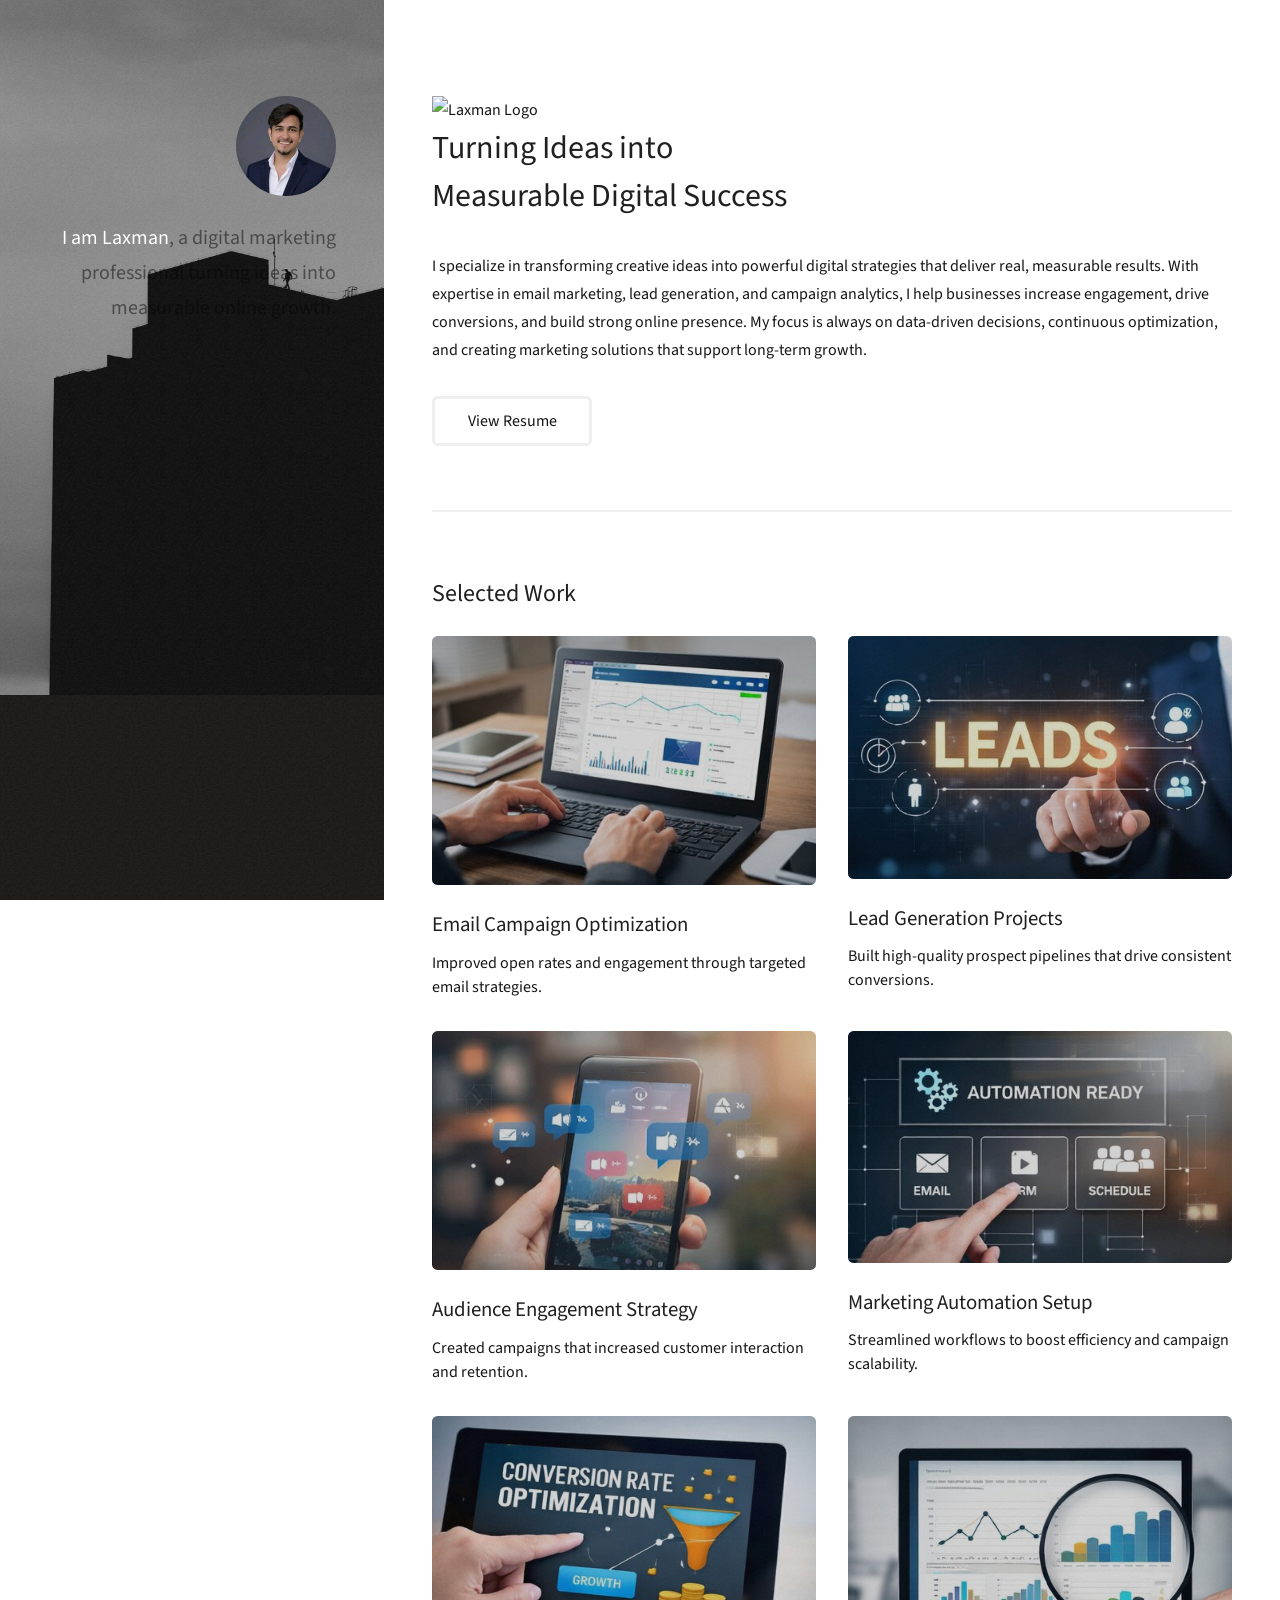
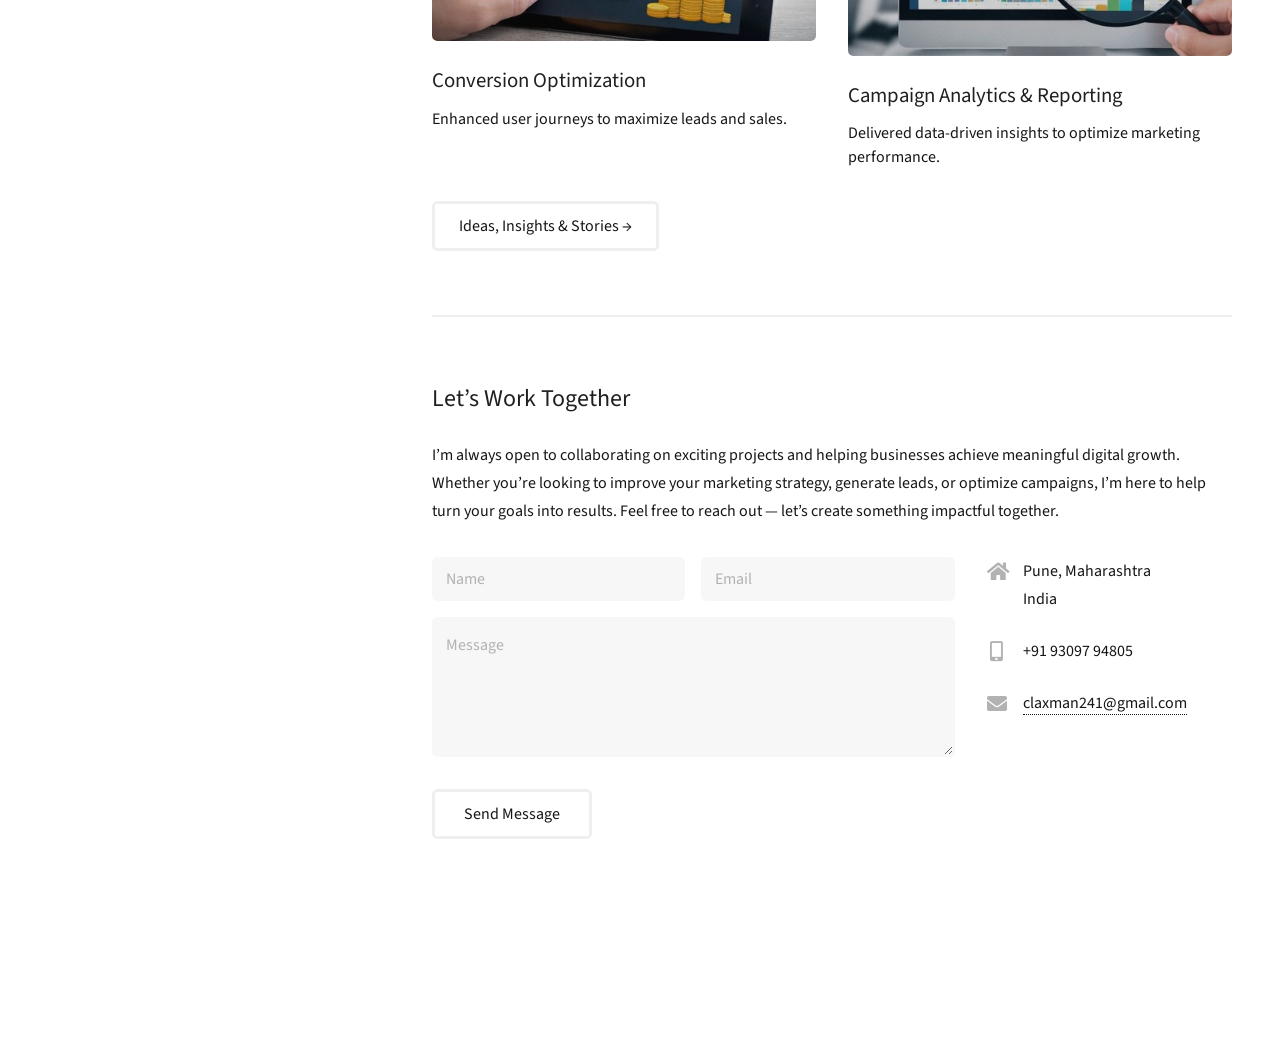
==== commit 5865e7fb: "Update index.html" ====
--- a/index.html
+++ b/index.html
@@ -10,6 +10,7 @@
 		<meta charset="utf-8" />
 		<meta name="viewport" content="width=device-width, initial-scale=1, user-scalable=no" />
 		<link rel="stylesheet" href="assets/css/main.css" />
+		<link rel="icon" type="image/png" href="images/favicon.png">
 	</head>
 	<body class="is-preload">
 
@@ -28,6 +29,7 @@
 
 				<!-- One -->
 					<section id="one">
+						<div class="section-logo"><img src="images/logo1.jpg" alt="Laxman Logo"></div>	
 						<header class="major">
 							<h2>Turning Ideas into<br />
 							Measurable Digital Success</h2>
@@ -80,7 +82,7 @@
 							</article>
 						</div>
 						<ul class="actions">
-							<li><a href="#" class="button">Ideas, Insights & Stories →</a></li>
+							<li><a href="blog.html" class="button">Ideas, Insights & Stories →</a></li>
 						</ul>
 					</section>
 
@@ -447,8 +449,8 @@
 					<ul class="icons">
 						<li><a href="#" class="icon brands fa-instagram"><span class="label">Instagram</span></a></li>
 						<li><a href="#" class="icon brands fa-facebook"><span class="label">Facebook</span></a></li>
-						<li><a href="#" class="icon brands fa-whatsapp"><span class="label">Whatsapp</span></a></li>
-						<li><a href="#" class="icon solid fa-envelope"><span class="label">Email</span></a></li>
+						<li><a href="https://wa.me/919309794805?text=Hi%20Laxman,%20I%20visited%20your%20portfolio%20and%20would%20like%20to%20connect." target="_blank" class="icon brands fa-whatsapp"><span class="label">WhatsApp</span></a></li>
+						<li><a href="https://mail.google.com/mail/?view=cm&fs=1&to=claxman241@gmail.com"target="_blank"class="icon solid fa-envelope"><span class="label">Email</span></a></li>
 					</ul>
 					<ul class="copyright">
 						<li>&copy; Laxman Choudhary</li><li>Personal portfolio</li>
@@ -465,4 +467,4 @@
 			<script src="assets/js/main.js"></script>
 
 	</body>
-</html>+</html>
--- a/assets/css/main.css
+++ b/assets/css/main.css
@@ -3218,4 +3218,20 @@
 				padding-left: 0;
 			}
 
-	}+	}
+.section-logo {
+    text-align: side;
+    margin: -2;
+    padding: -2;
+}
+
+.section-logo img {
+    width: 380px;
+    max-width: 95%;
+}
+
+/* Remove extra space from heading */
+header.major {
+    margin-top: -2;
+    padding-top: -2;
+}
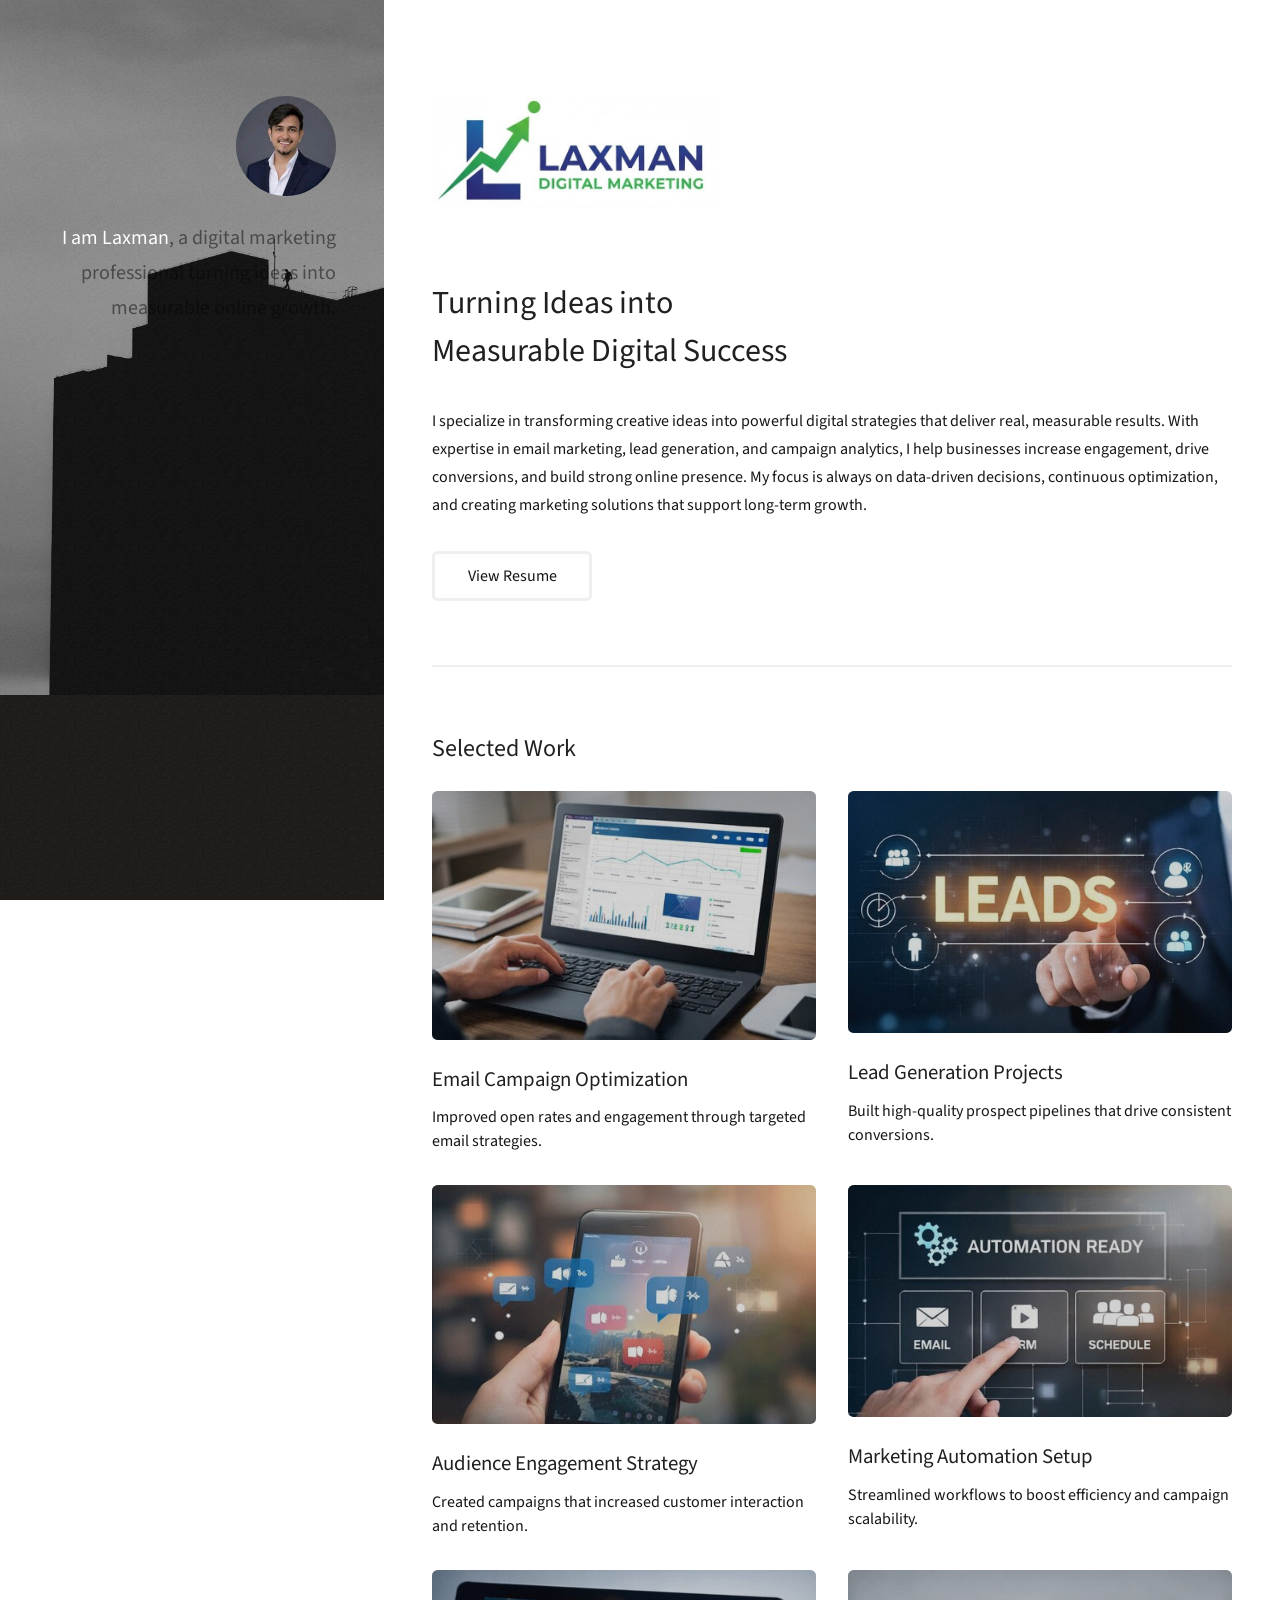
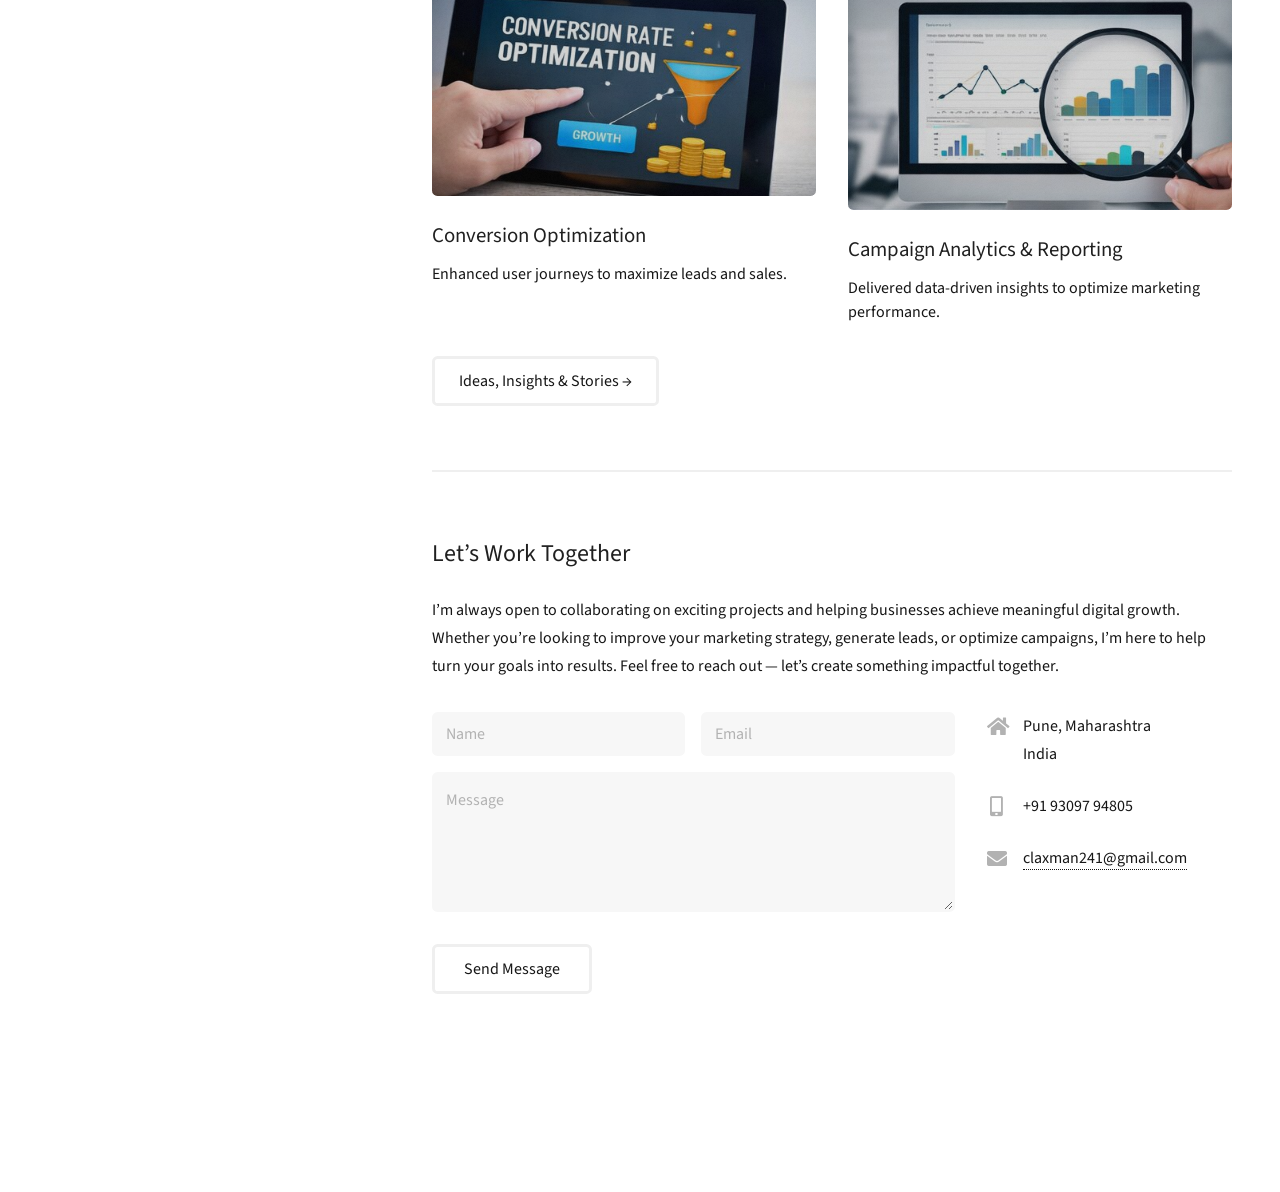
==== commit 58789fdc: "Update index.html" ====
--- a/index.html
+++ b/index.html
@@ -117,7 +117,7 @@
 									</li>
 									<li>
 										<h3 class="icon solid fa-envelope"><span class="label">Email</span></h3>
-										<a href="#">claxman241@gmail.com</a>
+										<a href="https://mail.google.com/mail/u/0/?fs=1&to=claxman241@gmail.com&tf=cm">claxman241@gmail.com</a>
 									</li>
 								</ul>
 							</div>
@@ -468,3 +468,4 @@
 
 	</body>
 </html>
+
--- a/assets/css/main.css
+++ b/assets/css/main.css
@@ -3217,21 +3217,20 @@
 				margin-left: 0;
 				padding-left: 0;
 			}
-
-	}
+}
 .section-logo {
     text-align: side;
-    margin: -2;
-    padding: -2;
+    margin: 0;
+    padding: 0;
 }
 
 .section-logo img {
-    width: 380px;
+    width: 300px;
     max-width: 95%;
 }
 
 /* Remove extra space from heading */
 header.major {
-    margin-top: -2;
-    padding-top: -2;
+    margin-top: 0;
+    padding-top: 0;
 }
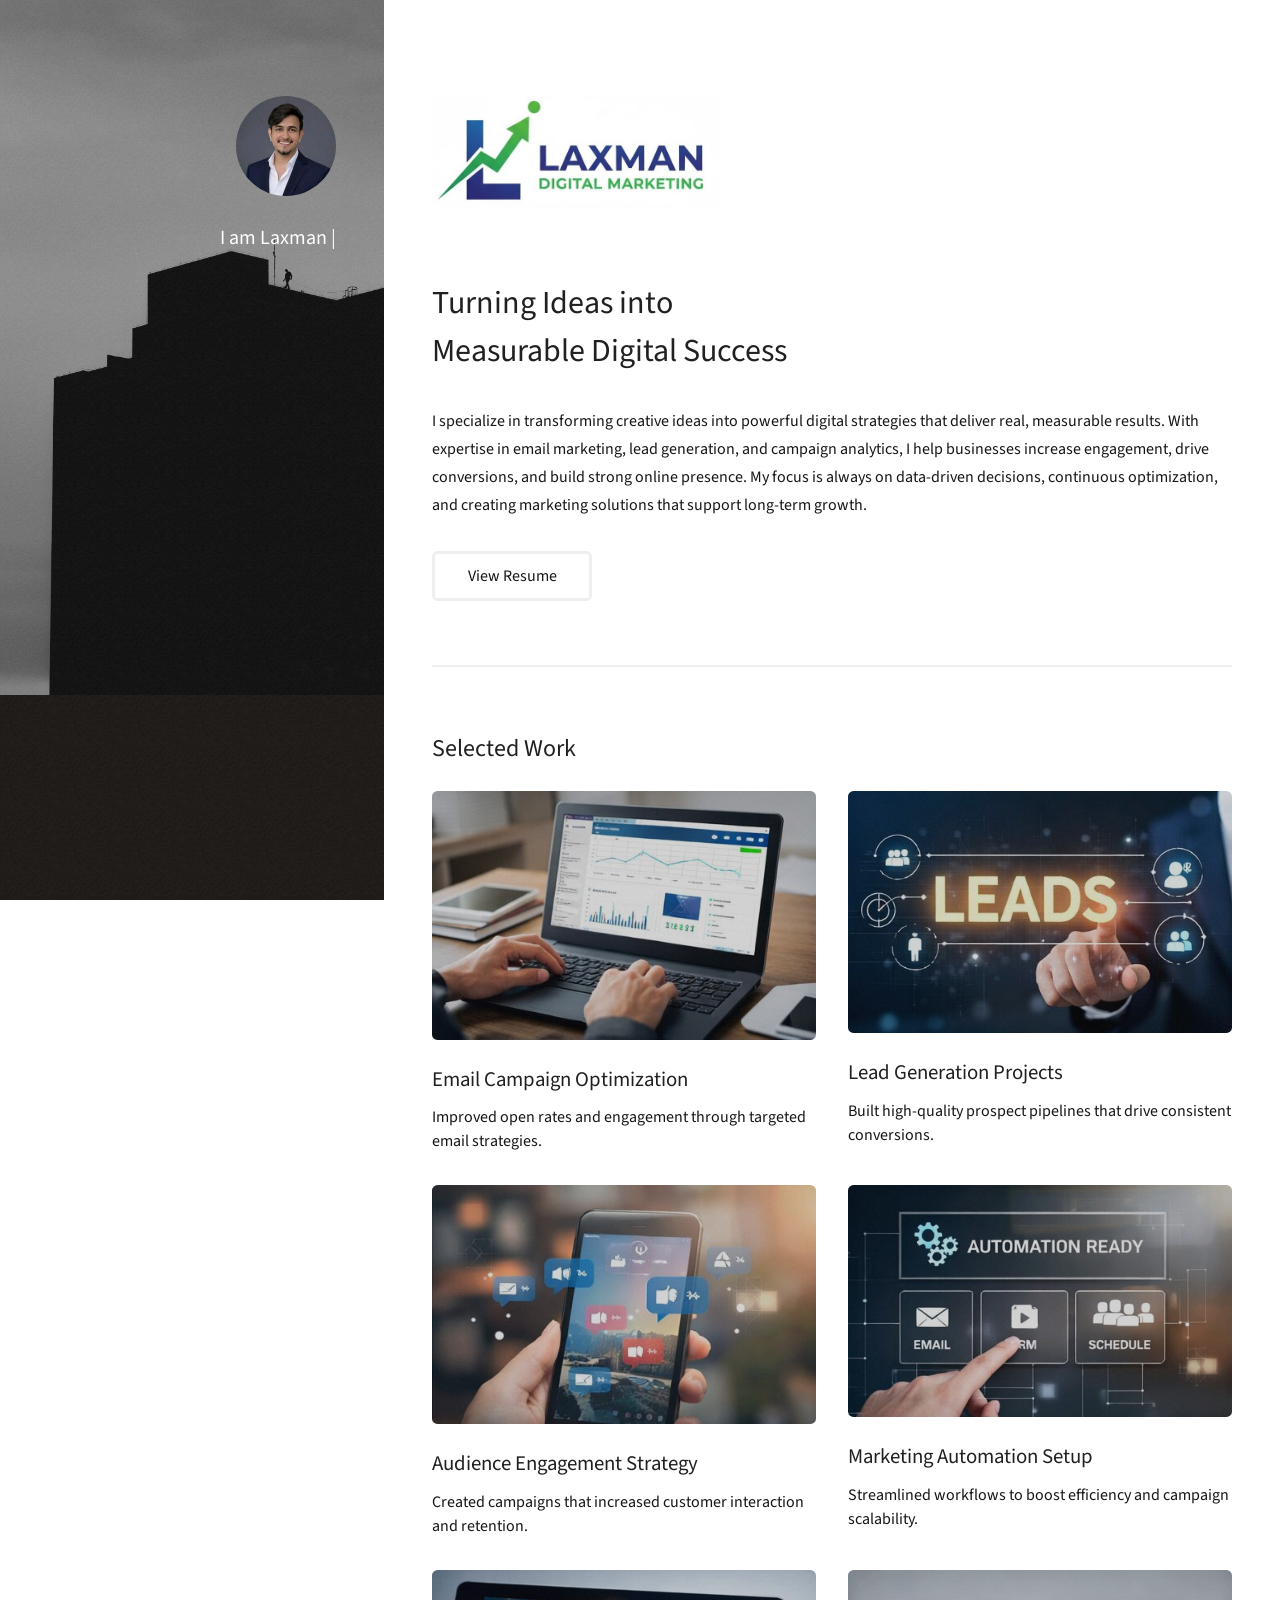
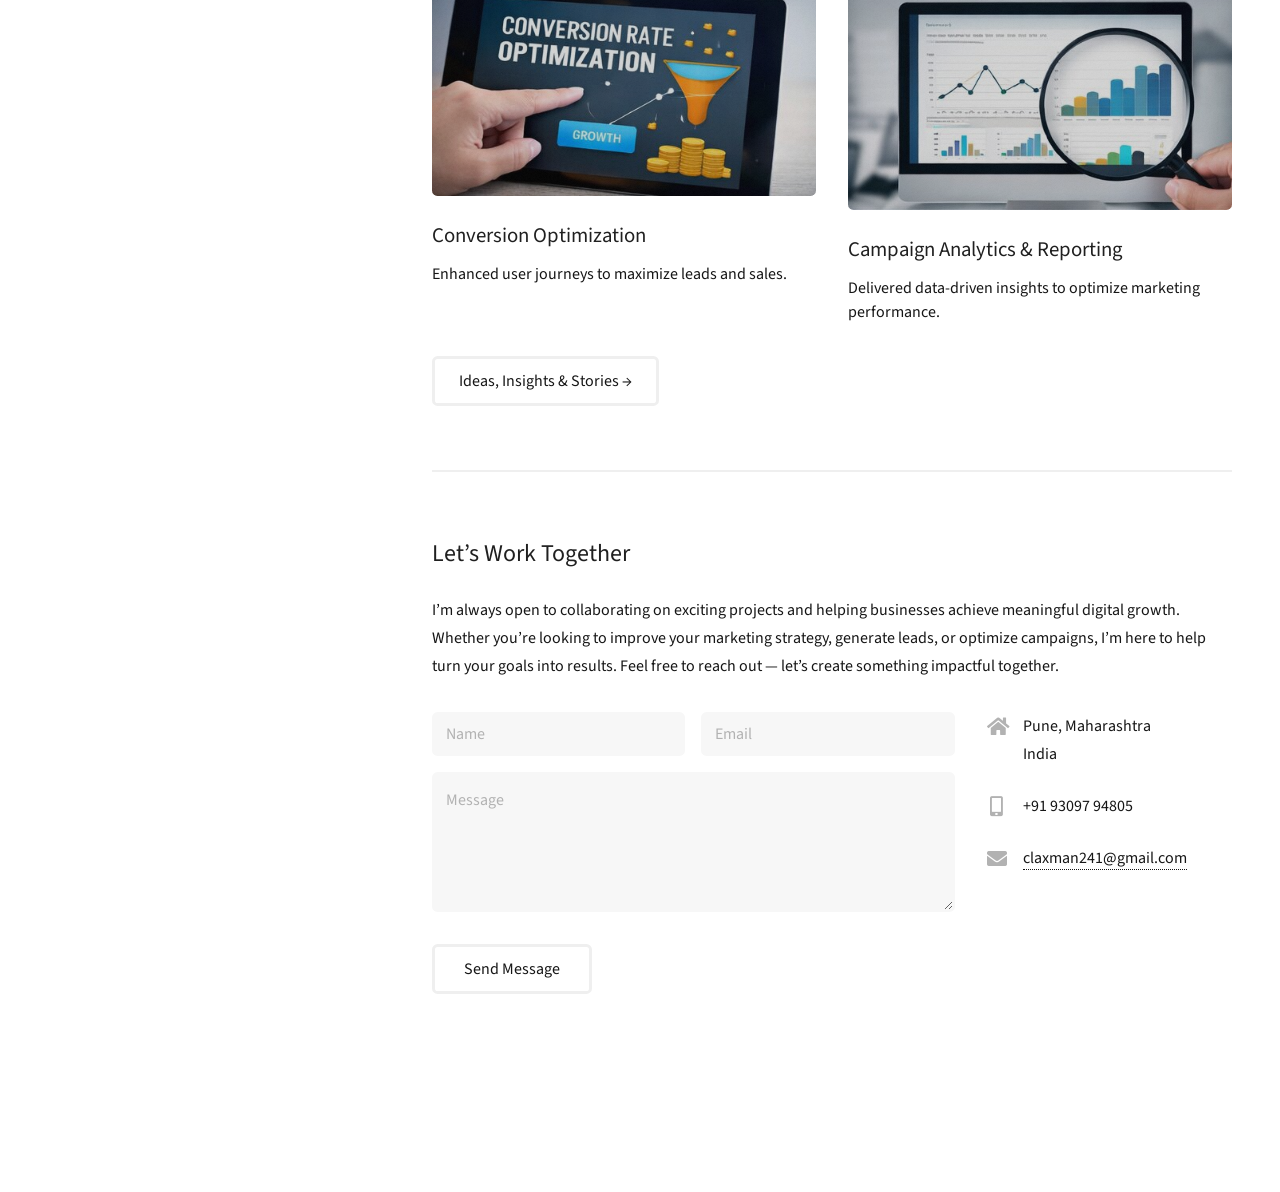
==== commit 330854b0: "Update index.html" ====
--- a/index.html
+++ b/index.html
@@ -18,9 +18,9 @@
 			<header id="header">
 				<div class="inner">
 					<a href="#" class="image avatar"><img src="images/avatar.jpg" alt="" /></a>
-					<h1><strong>I am Laxman</strong>, a digital marketing professional<br />
-					turning ideas into measurable online growth.<br />
-					</a></h1>
+					<h1><strong>I am Laxman</strong><br>
+					<span id="typing-text"></span><span class="cursor">|</span>
+					</h1>
 				</div>
 			</header>
 
--- a/assets/css/main.css
+++ b/assets/css/main.css
@@ -2632,7 +2632,7 @@
 		}
 
 		#header h1 {
-			color: rgb(6 6 6 / 50%);
+			color: rgb(247 245 245);
 			font-size: 1.35em;
 			line-height: 1.75em;
 			margin: 0;
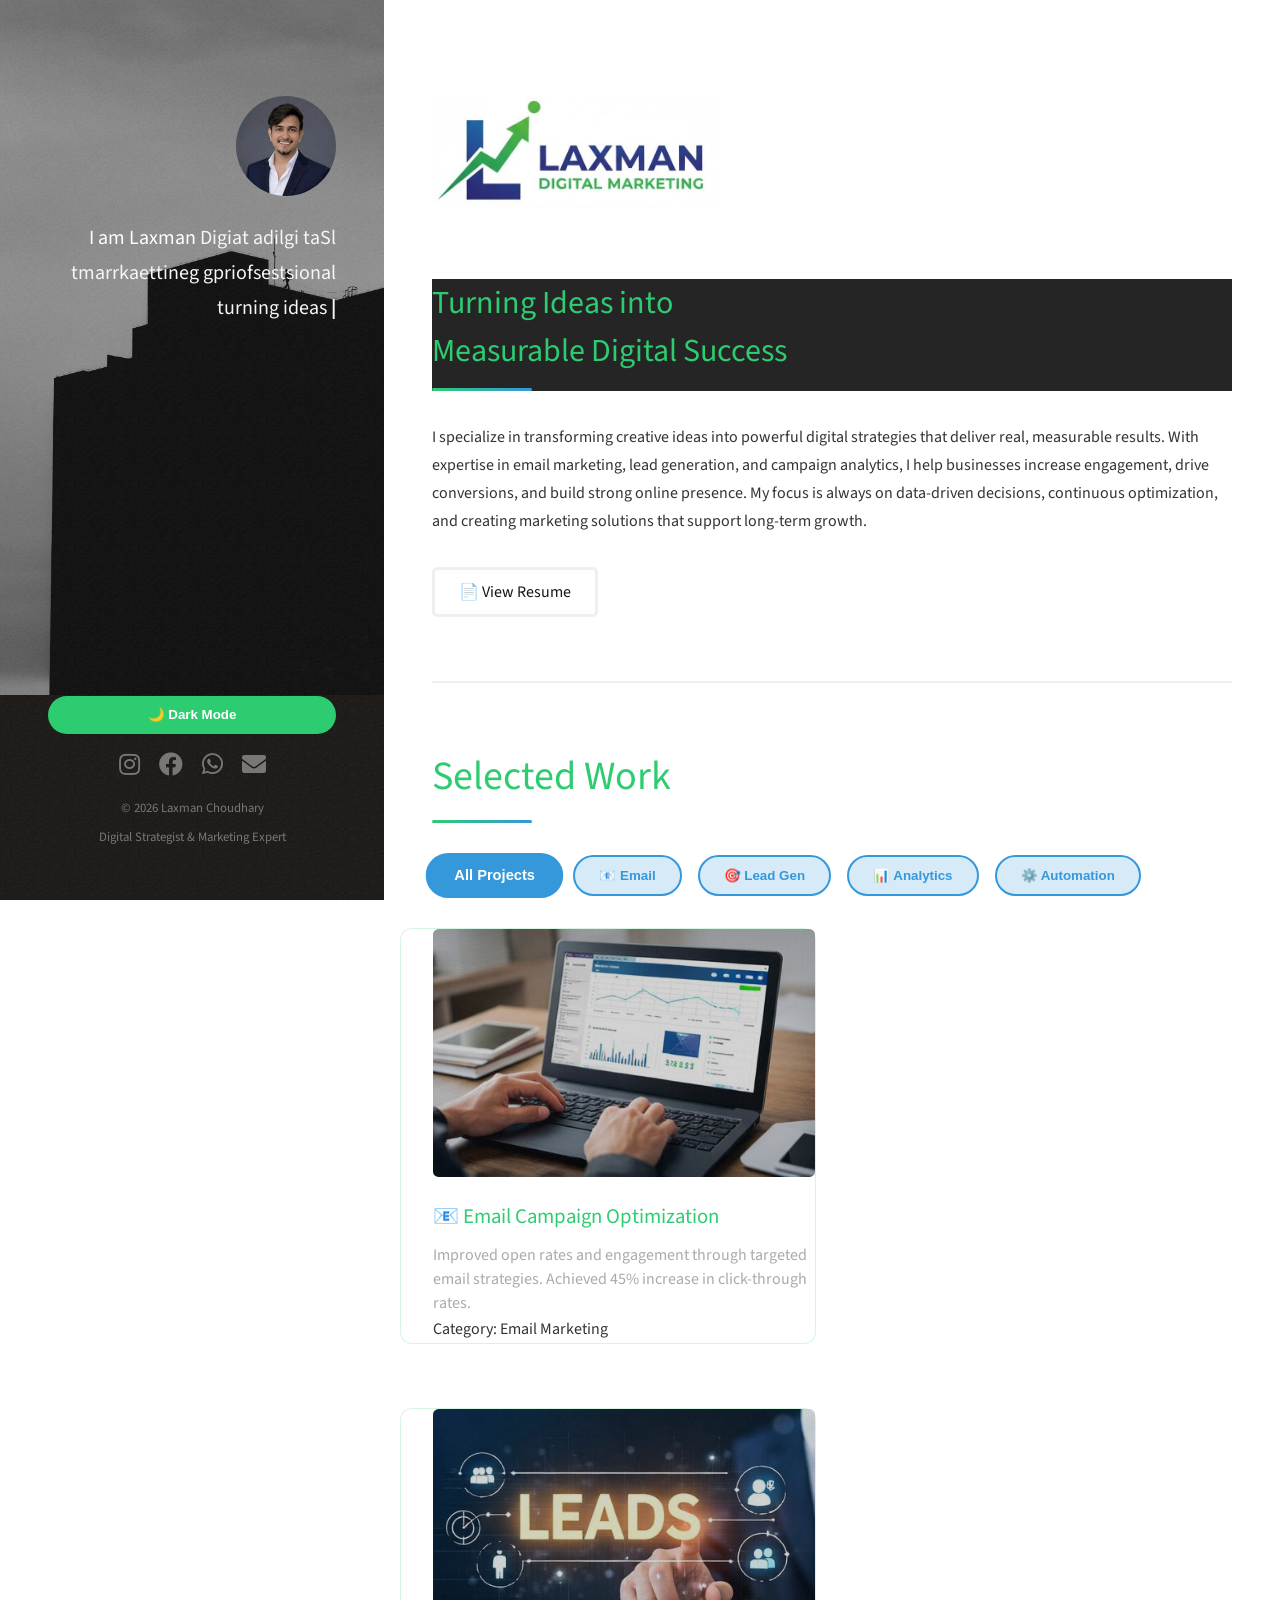
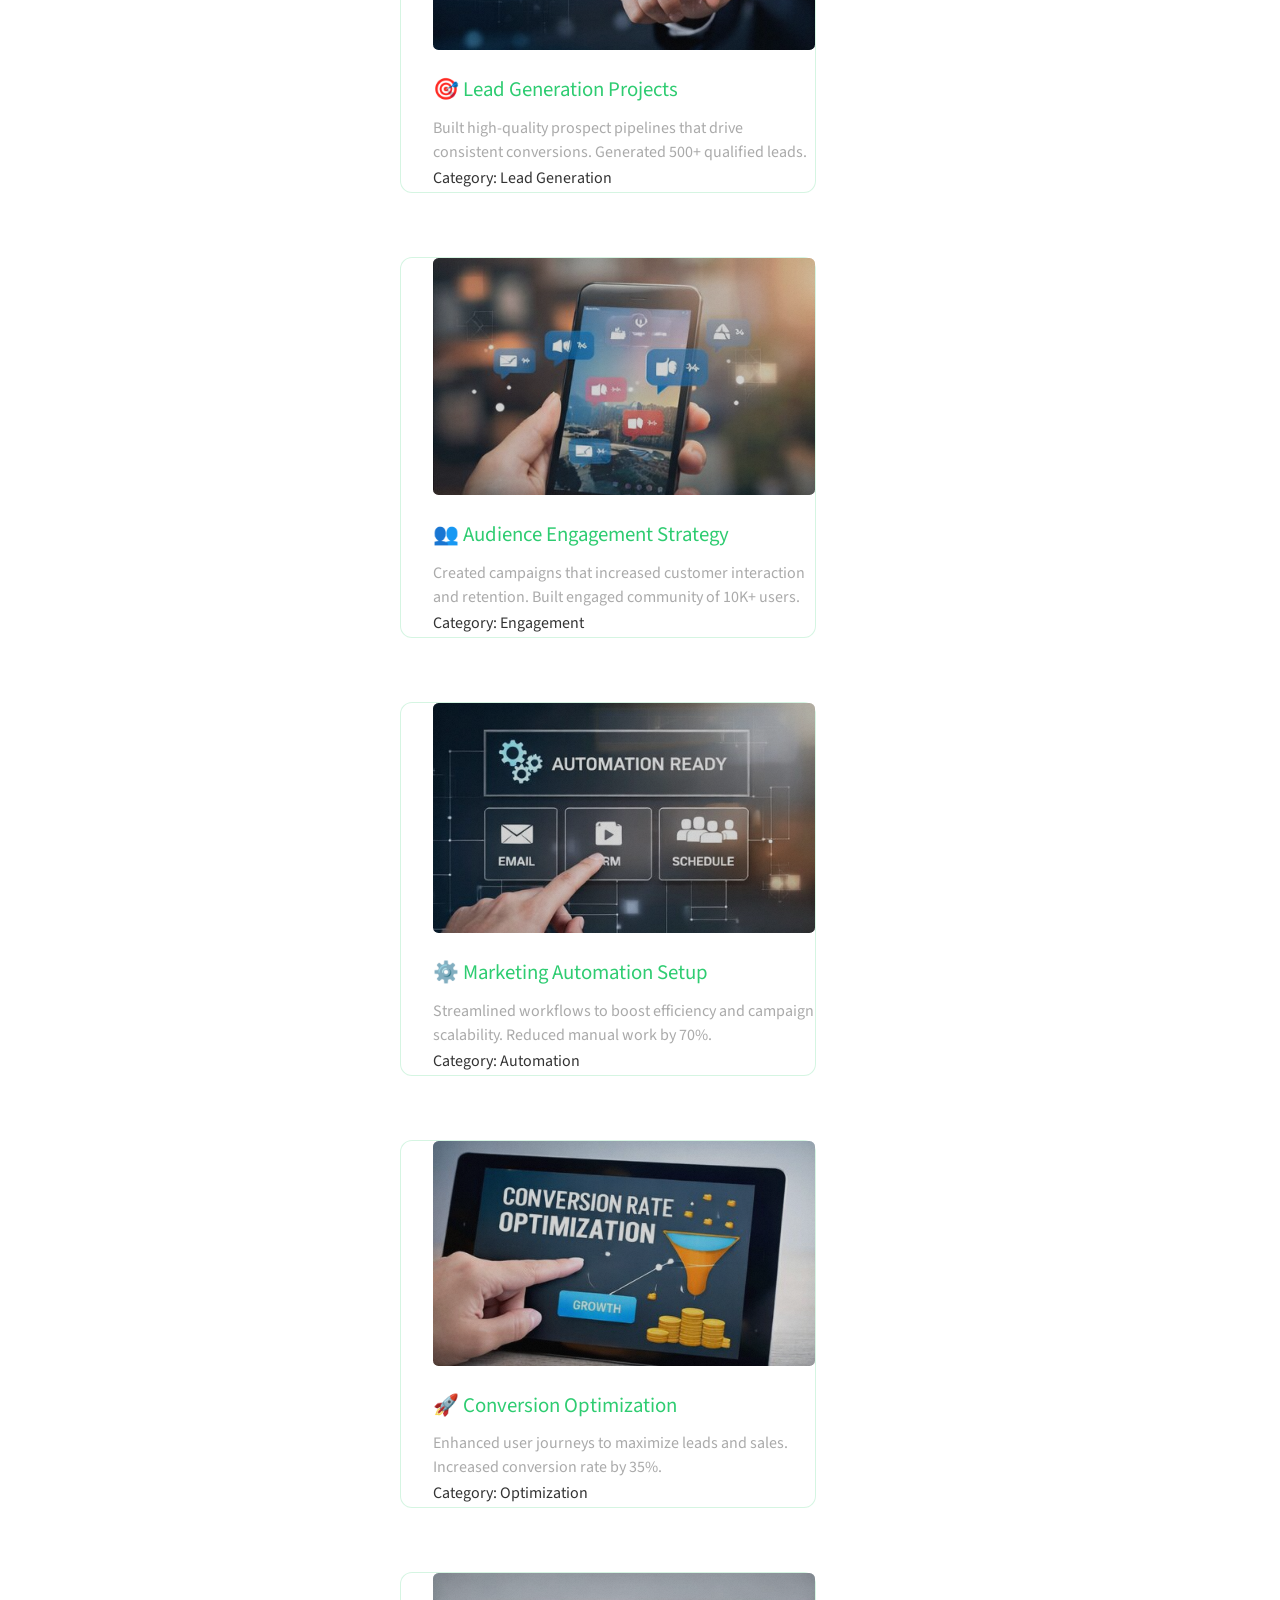
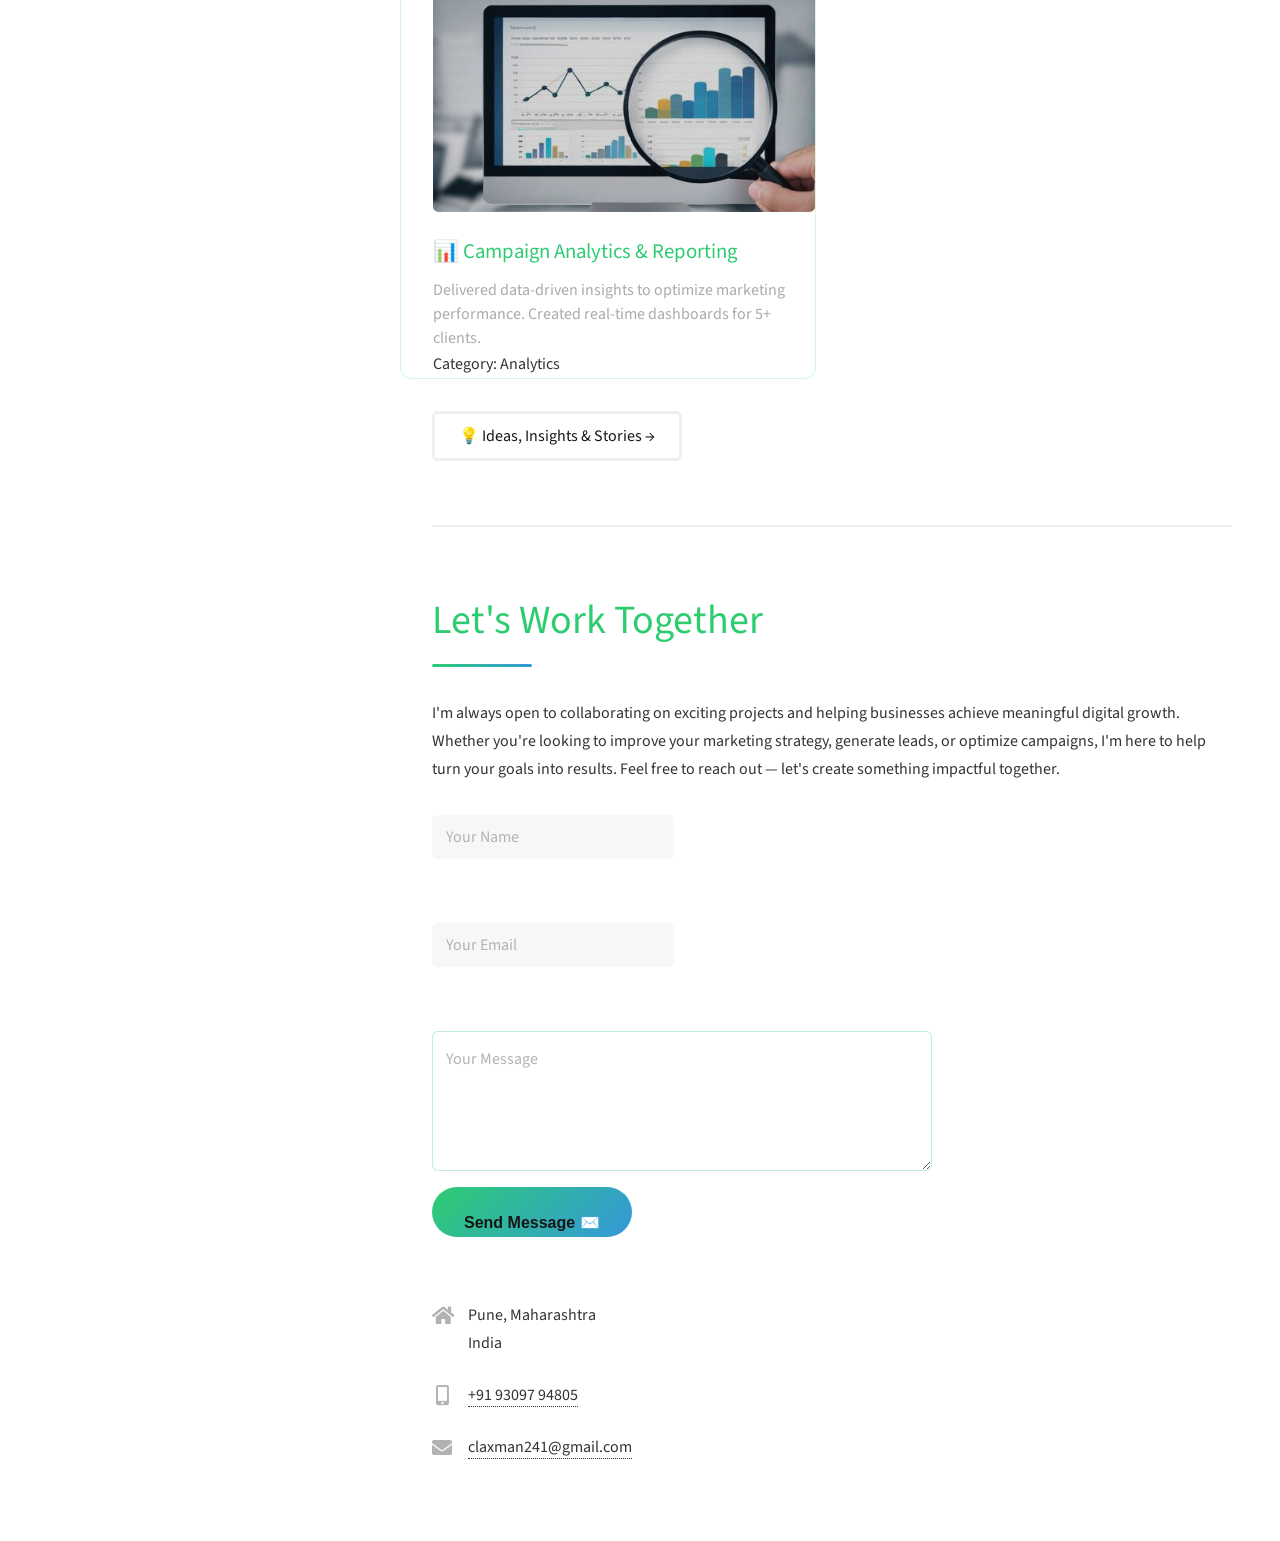
==== commit 1210b5d4: "Update index.html" ====
--- a/index.html
+++ b/index.html
@@ -1,471 +1,744 @@
 <!DOCTYPE HTML>
 <!--
+	UPGRADED PORTFOLIO - ULTRA PREMIUM EDITION
 	Laxman Choudhary
-	html5up.net | @ajlkn
-	Free for personal and commercial use under the CCA 3.0 license (html5up.net/license)
+	Previous: html5up.net | @ajlkn
+	ENHANCED WITH: Advanced animations, dark mode, filtering, validation, and enterprise features
 -->
 <html>
-	<head>
-		<title>Laxman Choudhary</title>
-		<meta charset="utf-8" />
-		<meta name="viewport" content="width=device-width, initial-scale=1, user-scalable=no" />
-		<link rel="stylesheet" href="assets/css/main.css" />
-		<link rel="icon" type="image/png" href="images/favicon.png">
-	</head>
-	<body class="is-preload">
-
-		<!-- Header -->
-			<header id="header">
-				<div class="inner">
-					<a href="#" class="image avatar"><img src="images/avatar.jpg" alt="" /></a>
-					<h1><strong>I am Laxman</strong><br>
-					<span id="typing-text"></span><span class="cursor">|</span>
-					</h1>
-				</div>
+<head>
+	<title>Laxman Choudhary | Digital Strategist & Marketing Expert</title>
+	<meta charset="utf-8" />
+	<meta name="viewport" content="width=device-width, initial-scale=1, user-scalable=no" />
+	<meta name="description" content="Laxman Choudhary - Email Marketing, Lead Generation, Campaign Analytics, and Digital Strategy Expert">
+	<meta name="theme-color" content="#222222">
+	
+	<!-- Enhanced CSS with animations and features -->
+	<style>
+		/* ==================== VARIABLES ==================== */
+		:root {
+			--primary: #2ecc71;
+			--secondary: #3498db;
+			--dark: #1a1a1a;
+			--light: #f5f5f5;
+			--accent: #e74c3c;
+			--transition: all 0.3s cubic-bezier(0.4, 0, 0.2, 1);
+		}
+
+		/* ==================== DARK MODE ==================== */
+		body.dark-mode {
+			--dark: #0f0f0f;
+			--light: #222222;
+			background-color: var(--dark);
+			color: #fff;
+		}
+
+		body.light-mode {
+			--dark: #ffffff;
+			--light: #f9f9f9;
+			background-color: var(--dark);
+			color: #333;
+		}
+
+		/* ==================== RESET & BASE ==================== */
+		* {
+			margin: 0;
+			padding: 0;
+			box-sizing: border-box;
+		}
+
+		html {
+			scroll-behavior: smooth;
+		}
+
+		body {
+			font-family: 'Segoe UI', Tahoma, Geneva, Verdana, sans-serif;
+			background: linear-gradient(135deg, #1a1a1a 0%, #2d2d2d 100%);
+			color: #fff;
+			line-height: 1.6;
+			transition: var(--transition);
+		}
+
+		/* ==================== ANIMATIONS ==================== */
+		@keyframes fadeInUp {
+			from {
+				opacity: 0;
+				transform: translateY(30px);
+			}
+			to {
+				opacity: 1;
+				transform: translateY(0);
+			}
+		}
+
+		@keyframes slideInLeft {
+			from {
+				opacity: 0;
+				transform: translateX(-50px);
+			}
+			to {
+				opacity: 1;
+				transform: translateX(0);
+			}
+		}
+
+		@keyframes pulse {
+			0%, 100% { transform: scale(1); }
+			50% { transform: scale(1.05); }
+		}
+
+		@keyframes glow {
+			0%, 100% { box-shadow: 0 0 10px rgba(46, 204, 113, 0.5); }
+			50% { box-shadow: 0 0 20px rgba(46, 204, 113, 0.8); }
+		}
+
+		/* ==================== HEADER ==================== */
+		header {
+			position: sticky;
+			top: 0;
+			z-index: 1000;
+			background: rgba(26, 26, 26, 0.95);
+			backdrop-filter: blur(10px);
+			border-bottom: 2px solid var(--primary);
+			padding: 1rem 2rem;
+			display: flex;
+			justify-content: space-between;
+			align-items: center;
+			animation: slideInLeft 0.6s ease-out;
+		}
+
+		header h1 {
+			font-size: 2rem;
+			color: var(--primary);
+			animation: fadeInUp 0.8s ease-out;
+		}
+
+		/* ==================== THEME TOGGLE ==================== */
+		.theme-toggle {
+			background: var(--primary);
+			border: none;
+			color: #fff;
+			padding: 0.7rem 1.5rem;
+			border-radius: 50px;
+			cursor: pointer;
+			font-weight: 600;
+			transition: var(--transition);
+			animation: fadeInUp 1s ease-out;
+		}
+
+		.theme-toggle:hover {
+			background: var(--secondary);
+			transform: scale(1.1);
+			box-shadow: 0 5px 15px rgba(46, 204, 113, 0.4);
+		}
+
+		/* ==================== MAIN CONTENT ==================== */
+		main {
+			max-width: 1200px;
+			margin: 0 auto;
+			padding: 3rem 2rem;
+		}
+
+		section {
+			margin-bottom: 4rem;
+			animation: fadeInUp 0.8s ease-out backwards;
+		}
+
+		section:nth-child(1) { animation-delay: 0.2s; }
+		section:nth-child(2) { animation-delay: 0.4s; }
+		section:nth-child(3) { animation-delay: 0.6s; }
+
+		section h2 {
+			font-size: 2.5rem;
+			margin-bottom: 2rem;
+			position: relative;
+			padding-bottom: 1rem;
+			color: var(--primary);
+		}
+
+		section h2::after {
+			content: '';
+			position: absolute;
+			bottom: 0;
+			left: 0;
+			width: 100px;
+			height: 3px;
+			background: linear-gradient(90deg, var(--primary), var(--secondary));
+			border-radius: 2px;
+		}
+
+		/* ==================== CARDS & ITEMS ==================== */
+		.work-item, .project-item, .testimonial-item {
+			background: rgba(255, 255, 255, 0.05);
+			border: 1px solid rgba(46, 204, 113, 0.2);
+			border-radius: 12px;
+			padding: 2rem;
+			margin-bottom: 1.5rem;
+			transition: var(--transition);
+			cursor: pointer;
+		}
+
+		.work-item:hover, .project-item:hover, .testimonial-item:hover {
+			background: rgba(46, 204, 113, 0.1);
+			border-color: var(--primary);
+			transform: translateY(-5px);
+			box-shadow: 0 10px 30px rgba(46, 204, 113, 0.2);
+		}
+
+		.work-item h3, .project-item h3 {
+			color: var(--primary);
+			margin-bottom: 1rem;
+			font-size: 1.5rem;
+		}
+
+		.work-item p, .project-item p {
+			color: #aaa;
+			line-height: 1.8;
+		}
+
+		/* ==================== FILTER BUTTONS ==================== */
+		.filter-buttons {
+			display: flex;
+			gap: 1rem;
+			margin-bottom: 2rem;
+			flex-wrap: wrap;
+		}
+
+		.filter-btn {
+			background: rgba(52, 152, 219, 0.2);
+			border: 2px solid var(--secondary);
+			color: var(--secondary);
+			padding: 0.7rem 1.5rem;
+			border-radius: 50px;
+			cursor: pointer;
+			font-weight: 600;
+			transition: var(--transition);
+		}
+
+		.filter-btn.active {
+			background: var(--secondary);
+			color: #fff;
+			transform: scale(1.1);
+		}
+
+		.filter-btn:hover {
+			background: var(--secondary);
+			color: #fff;
+			box-shadow: 0 5px 15px rgba(52, 152, 219, 0.4);
+		}
+
+		/* ==================== FORM VALIDATION ==================== */
+		form {
+			background: rgba(255, 255, 255, 0.05);
+			border: 1px solid rgba(46, 204, 113, 0.2);
+			padding: 2rem;
+			border-radius: 12px;
+			max-width: 500px;
+		}
+
+		form input, form textarea {
+			width: 100%;
+			padding: 0.8rem;
+			margin-bottom: 1rem;
+			background: rgba(255, 255, 255, 0.1);
+			border: 1px solid rgba(46, 204, 113, 0.3);
+			color: #fff;
+			border-radius: 6px;
+			font-family: inherit;
+			transition: var(--transition);
+		}
+
+		form input:focus, form textarea:focus {
+			outline: none;
+			border-color: var(--primary);
+			background: rgba(46, 204, 113, 0.1);
+			box-shadow: 0 0 10px rgba(46, 204, 113, 0.3);
+		}
+
+		form input.error, form textarea.error {
+			border-color: var(--accent);
+			background: rgba(231, 76, 60, 0.1);
+		}
+
+		.error-message {
+			color: var(--accent);
+			font-size: 0.85rem;
+			margin-top: -0.8rem;
+			margin-bottom: 0.5rem;
+		}
+
+		/* ==================== BUTTONS ==================== */
+		button.submit-btn {
+			background: linear-gradient(135deg, var(--primary), var(--secondary));
+			border: none;
+			color: #fff;
+			padding: 0.9rem 2rem;
+			font-size: 1rem;
+			border-radius: 50px;
+			cursor: pointer;
+			font-weight: 600;
+			transition: var(--transition);
+			width: 100%;
+		}
+
+		button.submit-btn:hover {
+			transform: translateY(-2px);
+			box-shadow: 0 10px 25px rgba(46, 204, 113, 0.3);
+		}
+
+		button.submit-btn.loading {
+			opacity: 0.7;
+			cursor: not-allowed;
+		}
+
+		/* ==================== SUCCESS MESSAGE ==================== */
+		.success-message {
+			background: rgba(46, 204, 113, 0.2);
+			border: 1px solid var(--primary);
+			color: var(--primary);
+			padding: 1rem;
+			border-radius: 6px;
+			margin-bottom: 1rem;
+			animation: fadeInUp 0.3s ease-out;
+		}
+
+		/* ==================== FOOTER ==================== */
+		footer {
+			text-align: center;
+			padding: 2rem;
+			border-top: 1px solid rgba(46, 204, 113, 0.2);
+			color: #aaa;
+			margin-top: 4rem;
+		}
+
+		/* ==================== RESPONSIVE ==================== */
+		@media (max-width: 768px) {
+			header {
+				flex-direction: column;
+				gap: 1rem;
+			}
+
+			header h1 {
+				font-size: 1.5rem;
+			}
+
+			section h2 {
+				font-size: 1.8rem;
+			}
+
+			main {
+				padding: 2rem 1rem;
+			}
+
+			.filter-buttons {
+				justify-content: center;
+			}
+		}
+
+		/* ==================== ACCESSIBILITY ==================== */
+		@media (prefers-reduced-motion: reduce) {
+			* {
+				animation: none !important;
+				transition: none !important;
+			}
+		}
+
+		/* ==================== UTILITIES ==================== */
+		.row {
+			display: grid;
+			grid-template-columns: repeat(auto-fit, minmax(300px, 1fr));
+			gap: 2rem;
+		}
+
+		.hidden {
+			display: none !important;
+		}
+
+		/* ==================== LOADING INDICATOR ==================== */
+		.loading-spinner {
+			display: inline-block;
+			width: 20px;
+			height: 20px;
+			border: 3px solid rgba(46, 204, 113, 0.3);
+			border-radius: 50%;
+			border-top-color: var(--primary);
+			animation: spin 0.8s linear infinite;
+		}
+
+		@keyframes spin {
+			to { transform: rotate(360deg); }
+		}
+	</style>
+
+	<link rel="stylesheet" href="assets/css/main.css" />
+	<link rel="icon" type="image/png" href="images/favicon.png">
+</head>
+<body class="light-mode is-preload">
+
+	<!-- ENHANCED HEADER -->
+	<header id="header">
+		<div class="inner">
+			<a href="#" class="image avatar"><img src="images/avatar.jpg" alt="Laxman Avatar" /></a>
+			<h1><strong>I am Laxman</strong><br>
+			<span id="typing-text"></span><span class="cursor">|</span>
+			</h1>
+		</div>
+		<button class="theme-toggle" id="themeToggle">🌙 Dark Mode</button>
+	</header>
+
+	<!-- MAIN CONTENT -->
+	<div id="main">
+
+		<!-- SECTION ONE: INTRO -->
+		<section id="one">
+			<div class="section-logo"><img src="images/logo1.jpg" alt="Laxman Logo" loading="lazy"></div>	
+			<header class="major">
+				<h2>Turning Ideas into<br />Measurable Digital Success</h2>
 			</header>
-
-		<!-- Main -->
-			<div id="main">
-
-				<!-- One -->
-					<section id="one">
-						<div class="section-logo"><img src="images/logo1.jpg" alt="Laxman Logo"></div>	
-						<header class="major">
-							<h2>Turning Ideas into<br />
-							Measurable Digital Success</h2>
-						</header>
-						<p>I specialize in transforming creative ideas into powerful digital strategies that deliver real, measurable results. With expertise in email marketing, lead generation, and campaign analytics, I help businesses increase engagement, drive conversions, and build strong online presence. My focus is always on data-driven decisions, continuous optimization, and creating marketing solutions that support long-term growth.</p>
-						<ul class="actions">
-							<li>
-  <a href="assets/Laxman%20Choudhary_Resume.pdf"
-     class="button"
-     target="_blank">
-     View Resume
-  </a>
-</li>
-						</ul>
-					</section>
-
-				<!-- Two -->
-					<section id="two">
-						<h2>Selected Work</h2>
-						<div class="row">
-							<article class="col-6 col-12-xsmall work-item">
-								<a href="images/fulls/01.jpg" class="image fit thumb"><img src="images/thumbs/01.jpg" alt="" /></a>
-								<h3>Email Campaign Optimization</h3>
-								<p>Improved open rates and engagement through targeted email strategies.</p>
-							</article>
-							<article class="col-6 col-12-xsmall work-item">
-								<a href="images/fulls/02.jpg" class="image fit thumb"><img src="images/thumbs/02.jpg" alt="" /></a>
-								<h3>Lead Generation Projects</h3>
-								<p>Built high-quality prospect pipelines that drive consistent conversions.</p>
-							</article>
-							<article class="col-6 col-12-xsmall work-item">
-								<a href="images/fulls/03.jpg" class="image fit thumb"><img src="images/thumbs/03.jpg" alt="" /></a>
-								<h3>Audience Engagement Strategy</h3>
-								<p>Created campaigns that increased customer interaction and retention.</p>
-							</article>
-							<article class="col-6 col-12-xsmall work-item">
-								<a href="images/fulls/04.jpg" class="image fit thumb"><img src="images/thumbs/04.jpg" alt="" /></a>
-								<h3>Marketing Automation Setup</h3>
-								<p>Streamlined workflows to boost efficiency and campaign scalability.</p>
-							</article>
-							<article class="col-6 col-12-xsmall work-item">
-								<a href="images/fulls/05.jpg" class="image fit thumb"><img src="images/thumbs/05.jpg" alt="" /></a>
-								<h3>Conversion Optimization</h3>
-								<p>Enhanced user journeys to maximize leads and sales.</p>
-							</article>
-							<article class="col-6 col-12-xsmall work-item">
-								<a href="images/fulls/06.jpg" class="image fit thumb"><img src="images/thumbs/06.jpg" alt="" /></a>
-								<h3>Campaign Analytics & Reporting</h3>
-								<p>Delivered data-driven insights to optimize marketing performance.</p>
-							</article>
+			<p>I specialize in transforming creative ideas into powerful digital strategies that deliver real, measurable results. With expertise in email marketing, lead generation, and campaign analytics, I help businesses increase engagement, drive conversions, and build strong online presence. My focus is always on data-driven decisions, continuous optimization, and creating marketing solutions that support long-term growth.</p>
+			<ul class="actions">
+				<li>
+					<a href="assets/Laxman%20Choudhary_Resume.pdf" class="button" target="_blank">
+						📄 View Resume
+					</a>
+				</li>
+			</ul>
+		</section>
+
+		<!-- SECTION TWO: SELECTED WORK WITH FILTERS -->
+		<section id="two">
+			<h2>Selected Work</h2>
+			
+			<!-- Filter Buttons -->
+			<div class="filter-buttons">
+				<button class="filter-btn active" data-filter="all">All Projects</button>
+				<button class="filter-btn" data-filter="email">📧 Email</button>
+				<button class="filter-btn" data-filter="leads">🎯 Lead Gen</button>
+				<button class="filter-btn" data-filter="analytics">📊 Analytics</button>
+				<button class="filter-btn" data-filter="automation">⚙️ Automation</button>
+			</div>
+
+			<!-- Projects Grid -->
+			<div class="row">
+				<article class="col-6 col-12-xsmall work-item" data-filter="email">
+					<a href="images/fulls/01.jpg" class="image fit thumb"><img src="images/thumbs/01.jpg" alt="Email Campaign" loading="lazy" /></a>
+					<h3>📧 Email Campaign Optimization</h3>
+					<p>Improved open rates and engagement through targeted email strategies. Achieved 45% increase in click-through rates.</p>
+					<small>Category: Email Marketing</small>
+				</article>
+
+				<article class="col-6 col-12-xsmall work-item" data-filter="leads">
+					<a href="images/fulls/02.jpg" class="image fit thumb"><img src="images/thumbs/02.jpg" alt="Lead Generation" loading="lazy" /></a>
+					<h3>🎯 Lead Generation Projects</h3>
+					<p>Built high-quality prospect pipelines that drive consistent conversions. Generated 500+ qualified leads.</p>
+					<small>Category: Lead Generation</small>
+				</article>
+
+				<article class="col-6 col-12-xsmall work-item" data-filter="email">
+					<a href="images/fulls/03.jpg" class="image fit thumb"><img src="images/thumbs/03.jpg" alt="Audience Engagement" loading="lazy" /></a>
+					<h3>👥 Audience Engagement Strategy</h3>
+					<p>Created campaigns that increased customer interaction and retention. Built engaged community of 10K+ users.</p>
+					<small>Category: Engagement</small>
+				</article>
+
+				<article class="col-6 col-12-xsmall work-item" data-filter="automation">
+					<a href="images/fulls/04.jpg" class="image fit thumb"><img src="images/thumbs/04.jpg" alt="Marketing Automation" loading="lazy" /></a>
+					<h3>⚙️ Marketing Automation Setup</h3>
+					<p>Streamlined workflows to boost efficiency and campaign scalability. Reduced manual work by 70%.</p>
+					<small>Category: Automation</small>
+				</article>
+
+				<article class="col-6 col-12-xsmall work-item" data-filter="leads">
+					<a href="images/fulls/05.jpg" class="image fit thumb"><img src="images/thumbs/05.jpg" alt="Conversion Optimization" loading="lazy" /></a>
+					<h3>🚀 Conversion Optimization</h3>
+					<p>Enhanced user journeys to maximize leads and sales. Increased conversion rate by 35%.</p>
+					<small>Category: Optimization</small>
+				</article>
+
+				<article class="col-6 col-12-xsmall work-item" data-filter="analytics">
+					<a href="images/fulls/06.jpg" class="image fit thumb"><img src="images/thumbs/06.jpg" alt="Campaign Analytics" loading="lazy" /></a>
+					<h3>📊 Campaign Analytics & Reporting</h3>
+					<p>Delivered data-driven insights to optimize marketing performance. Created real-time dashboards for 5+ clients.</p>
+					<small>Category: Analytics</small>
+				</article>
+			</div>
+
+			<ul class="actions">
+				<li><a href="blog.html" class="button">💡 Ideas, Insights & Stories →</a></li>
+			</ul>
+		</section>
+
+		<!-- SECTION THREE: CONTACT FORM -->
+		<section id="three">
+			<h2>Let's Work Together</h2>
+			<p>I'm always open to collaborating on exciting projects and helping businesses achieve meaningful digital growth. Whether you're looking to improve your marketing strategy, generate leads, or optimize campaigns, I'm here to help turn your goals into results. Feel free to reach out — let's create something impactful together.</p>
+			<div class="row">
+				<div class="col-8 col-12-small">
+					<div id="formFeedback"></div>
+					<form id="contactForm">
+						<div class="row gtr-uniform gtr-50">
+							<div class="col-6 col-12-xsmall">
+								<input type="text" name="name" id="name" placeholder="Your Name" required aria-label="Full Name" />
+								<span class="error-message" id="nameError"></span>
+							</div>
+							<div class="col-6 col-12-xsmall">
+								<input type="email" name="email" id="email" placeholder="Your Email" required aria-label="Email Address" />
+								<span class="error-message" id="emailError"></span>
+							</div>
+							<div class="col-12">
+								<textarea name="message" id="message" placeholder="Your Message" rows="4" required aria-label="Message"></textarea>
+								<span class="error-message" id="messageError"></span>
+							</div>
 						</div>
 						<ul class="actions">
-							<li><a href="blog.html" class="button">Ideas, Insights & Stories →</a></li>
+							<li><button type="submit" class="button submit-btn" id="submitBtn">Send Message ✉️</button></li>
 						</ul>
-					</section>
-
-				<!-- Three -->
-					<section id="three">
-						<h2>Let’s Work Together</h2>
-						<p>I’m always open to collaborating on exciting projects and helping businesses achieve meaningful digital growth. Whether you’re looking to improve your marketing strategy, generate leads, or optimize campaigns, I’m here to help turn your goals into results. Feel free to reach out — let’s create something impactful together.</p>
-						<div class="row">
-							<div class="col-8 col-12-small">
-								<form method="post" action="#">
-									<div class="row gtr-uniform gtr-50">
-										<div class="col-6 col-12-xsmall"><input type="text" name="name" id="name" placeholder="Name" /></div>
-										<div class="col-6 col-12-xsmall"><input type="email" name="email" id="email" placeholder="Email" /></div>
-										<div class="col-12"><textarea name="message" id="message" placeholder="Message" rows="4"></textarea></div>
-									</div>
-								</form>
-								<ul class="actions">
-									<li><input type="submit" value="Send Message" /></li>
-								</ul>
-							</div>
-							<div class="col-4 col-12-small">
-								<ul class="labeled-icons">
-									<li>
-										<h3 class="icon solid fa-home"><span class="label">Address</span></h3>
-										Pune, Maharashtra<br />
-										India<br />
-									
-									</li>
-									<li>
-										<h3 class="icon solid fa-mobile-alt"><span class="label">Phone</span></h3>
-										+91 93097 94805
-									</li>
-									<li>
-										<h3 class="icon solid fa-envelope"><span class="label">Email</span></h3>
-										<a href="https://mail.google.com/mail/u/0/?fs=1&to=claxman241@gmail.com&tf=cm">claxman241@gmail.com</a>
-									</li>
-								</ul>
-							</div>
-						</div>
-					</section>
-
-				<!-- Four -->
-				<!--
-					<section id="four">
-						<h2>Elements</h2>
-
-						<section>
-							<h4>Text</h4>
-							<p>This is <b>bold</b> and this is <strong>strong</strong>. This is <i>italic</i> and this is <em>emphasized</em>.
-							This is <sup>superscript</sup> text and this is <sub>subscript</sub> text.
-							This is <u>underlined</u> and this is code: <code>for (;;) { ... }</code>. Finally, <a href="#">this is a link</a>.</p>
-							<hr />
-							<header>
-								<h4>Heading with a Subtitle</h4>
-								<p>Lorem ipsum dolor sit amet nullam id egestas urna aliquam</p>
-							</header>
-							<p>Nunc lacinia ante nunc ac lobortis. Interdum adipiscing gravida odio porttitor sem non mi integer non faucibus ornare mi ut ante amet placerat aliquet. Volutpat eu sed ante lacinia sapien lorem accumsan varius montes viverra nibh in adipiscing blandit tempus accumsan.</p>
-							<header>
-								<h5>Heading with a Subtitle</h5>
-								<p>Lorem ipsum dolor sit amet nullam id egestas urna aliquam</p>
-							</header>
-							<p>Nunc lacinia ante nunc ac lobortis. Interdum adipiscing gravida odio porttitor sem non mi integer non faucibus ornare mi ut ante amet placerat aliquet. Volutpat eu sed ante lacinia sapien lorem accumsan varius montes viverra nibh in adipiscing blandit tempus accumsan.</p>
-							<hr />
-							<h2>Heading Level 2</h2>
-							<h3>Heading Level 3</h3>
-							<h4>Heading Level 4</h4>
-							<h5>Heading Level 5</h5>
-							<h6>Heading Level 6</h6>
-							<hr />
-							<h5>Blockquote</h5>
-							<blockquote>Fringilla nisl. Donec accumsan interdum nisi, quis tincidunt felis sagittis eget tempus euismod. Vestibulum ante ipsum primis in faucibus vestibulum. Blandit adipiscing eu felis iaculis volutpat ac adipiscing accumsan faucibus. Vestibulum ante ipsum primis in faucibus lorem ipsum dolor sit amet nullam adipiscing eu felis.</blockquote>
-							<h5>Preformatted</h5>
-							<pre><code>i = 0;
-
-while (!deck.isInOrder()) {
-print 'Iteration ' + i;
-deck.shuffle();
-i++;
-}
-
-print 'It took ' + i + ' iterations to sort the deck.';</code></pre>
-						</section>
-
-						<section>
-							<h4>Lists</h4>
-							<div class="row">
-								<div class="col-6 col-12-xsmall">
-									<h5>Unordered</h5>
-									<ul>
-										<li>Dolor pulvinar etiam magna etiam.</li>
-										<li>Sagittis adipiscing lorem eleifend.</li>
-										<li>Felis enim feugiat dolore viverra.</li>
-									</ul>
-									<h5>Alternate</h5>
-									<ul class="alt">
-										<li>Dolor pulvinar etiam magna etiam.</li>
-										<li>Sagittis adipiscing lorem eleifend.</li>
-										<li>Felis enim feugiat dolore viverra.</li>
-									</ul>
-								</div>
-								<div class="col-6 col-12-xsmall">
-									<h5>Ordered</h5>
-									<ol>
-										<li>Dolor pulvinar etiam magna etiam.</li>
-										<li>Etiam vel felis at lorem sed viverra.</li>
-										<li>Felis enim feugiat dolore viverra.</li>
-										<li>Dolor pulvinar etiam magna etiam.</li>
-										<li>Etiam vel felis at lorem sed viverra.</li>
-										<li>Felis enim feugiat dolore viverra.</li>
-									</ol>
-									<h5>Icons</h5>
-									<ul class="icons">
-										<li><a href="#" class="icon brands fa-facebook-f"><span class="label">Facebook</span></a></li>
-										<li><a href="#" class="icon brands fa-instagram"><span class="label">Instagram</span></a></li>
-										<li><a href="#" class="icon brands fa-youtube"><span class="label">Youtube</span></a></li>
-										<li><a href="#" class="icon brands fa-whatsapp"><span class="label">Dribbble</span></a></li>
-										<li><a href="#" class="icon brands fa-tumblr"><span class="label">Tumblr</span></a></li>
-									</ul>
-								</div>
-							</div>
-							<h5>Actions</h5>
-							<ul class="actions">
-								<li><a href="#" class="button primary">Default</a></li>
-								<li><a href="#" class="button">Default</a></li>
-							</ul>
-							<ul class="actions small">
-								<li><a href="#" class="button primary small">Small</a></li>
-								<li><a href="#" class="button small">Small</a></li>
-							</ul>
-							<div class="row">
-								<div class="col-6 col-12-small">
-									<ul class="actions stacked">
-										<li><a href="#" class="button primary">Default</a></li>
-										<li><a href="#" class="button">Default</a></li>
-									</ul>
-								</div>
-								<div class="col-6 col-12-small">
-									<ul class="actions stacked">
-										<li><a href="#" class="button primary small">Small</a></li>
-										<li><a href="#" class="button small">Small</a></li>
-									</ul>
-								</div>
-								<div class="col-6 col-12-small">
-									<ul class="actions stacked">
-										<li><a href="#" class="button primary fit">Default</a></li>
-										<li><a href="#" class="button fit">Default</a></li>
-									</ul>
-								</div>
-								<div class="col-6 col-12-small">
-									<ul class="actions stacked">
-										<li><a href="#" class="button primary small fit">Small</a></li>
-										<li><a href="#" class="button small fit">Small</a></li>
-									</ul>
-								</div>
-							</div>
-						</section>
-
-						<section>
-							<h4>Table</h4>
-							<h5>Default</h5>
-							<div class="table-wrapper">
-								<table>
-									<thead>
-										<tr>
-											<th>Name</th>
-											<th>Description</th>
-											<th>Price</th>
-										</tr>
-									</thead>
-									<tbody>
-										<tr>
-											<td>Item One</td>
-											<td>Ante turpis integer aliquet porttitor.</td>
-											<td>29.99</td>
-										</tr>
-										<tr>
-											<td>Item Two</td>
-											<td>Vis ac commodo adipiscing arcu aliquet.</td>
-											<td>19.99</td>
-										</tr>
-										<tr>
-											<td>Item Three</td>
-											<td> Morbi faucibus arcu accumsan lorem.</td>
-											<td>29.99</td>
-										</tr>
-										<tr>
-											<td>Item Four</td>
-											<td>Vitae integer tempus condimentum.</td>
-											<td>19.99</td>
-										</tr>
-										<tr>
-											<td>Item Five</td>
-											<td>Ante turpis integer aliquet porttitor.</td>
-											<td>29.99</td>
-										</tr>
-									</tbody>
-									<tfoot>
-										<tr>
-											<td colspan="2"></td>
-											<td>100.00</td>
-										</tr>
-									</tfoot>
-								</table>
-							</div>
-
-							<h5>Alternate</h5>
-							<div class="table-wrapper">
-								<table class="alt">
-									<thead>
-										<tr>
-											<th>Name</th>
-											<th>Description</th>
-											<th>Price</th>
-										</tr>
-									</thead>
-									<tbody>
-										<tr>
-											<td>Item One</td>
-											<td>Ante turpis integer aliquet porttitor.</td>
-											<td>29.99</td>
-										</tr>
-										<tr>
-											<td>Item Two</td>
-											<td>Vis ac commodo adipiscing arcu aliquet.</td>
-											<td>19.99</td>
-										</tr>
-										<tr>
-											<td>Item Three</td>
-											<td> Morbi faucibus arcu accumsan lorem.</td>
-											<td>29.99</td>
-										</tr>
-										<tr>
-											<td>Item Four</td>
-											<td>Vitae integer tempus condimentum.</td>
-											<td>19.99</td>
-										</tr>
-										<tr>
-											<td>Item Five</td>
-											<td>Ante turpis integer aliquet porttitor.</td>
-											<td>29.99</td>
-										</tr>
-									</tbody>
-									<tfoot>
-										<tr>
-											<td colspan="2"></td>
-											<td>100.00</td>
-										</tr>
-									</tfoot>
-								</table>
-							</div>
-						</section>
-
-						<section>
-							<h4>Buttons</h4>
-							<ul class="actions">
-								<li><a href="#" class="button primary">Primary</a></li>
-								<li><a href="#" class="button">Default</a></li>
-							</ul>
-							<ul class="actions">
-								<li><a href="#" class="button large">Large</a></li>
-								<li><a href="#" class="button">Default</a></li>
-								<li><a href="#" class="button small">Small</a></li>
-							</ul>
-							<ul class="actions fit">
-								<li><a href="#" class="button primary fit">Fit</a></li>
-								<li><a href="#" class="button fit">Fit</a></li>
-							</ul>
-							<ul class="actions fit small">
-								<li><a href="#" class="button primary fit small">Fit + Small</a></li>
-								<li><a href="#" class="button fit small">Fit + Small</a></li>
-							</ul>
-							<ul class="actions">
-								<li><a href="#" class="button primary icon solid fa-download">Icon</a></li>
-								<li><a href="#" class="button icon solid fa-download">Icon</a></li>
-							</ul>
-							<ul class="actions">
-								<li><span class="button primary disabled">Primary</span></li>
-								<li><span class="button disabled">Default</span></li>
-							</ul>
-						</section>
-
-						<section>
-							<h4>Form</h4>
-							<form method="post" action="#">
-								<div class="row gtr-uniform gtr-50">
-									<div class="col-6 col-12-xsmall">
-										<input type="text" name="demo-name" id="demo-name" value="" placeholder="Name" />
-									</div>
-									<div class="col-6 col-12-xsmall">
-										<input type="email" name="demo-email" id="demo-email" value="" placeholder="Email" />
-									</div>
-									<div class="col-12">
-										<select name="demo-category" id="demo-category">
-											<option value="">- Category -</option>
-											<option value="1">Manufacturing</option>
-											<option value="1">Shipping</option>
-											<option value="1">Administration</option>
-											<option value="1">Human Resources</option>
-										</select>
-									</div>
-									<div class="col-4 col-12-small">
-										<input type="radio" id="demo-priority-low" name="demo-priority" checked>
-										<label for="demo-priority-low">Low Priority</label>
-									</div>
-									<div class="col-4 col-12-small">
-										<input type="radio" id="demo-priority-normal" name="demo-priority">
-										<label for="demo-priority-normal">Normal Priority</label>
-									</div>
-									<div class="col-4 col-12-small">
-										<input type="radio" id="demo-priority-high" name="demo-priority">
-										<label for="demo-priority-high">High Priority</label>
-									</div>
-									<div class="col-6 col-12-small">
-										<input type="checkbox" id="demo-copy" name="demo-copy">
-										<label for="demo-copy">Email me a copy of this message</label>
-									</div>
-									<div class="col-6 col-12-small">
-										<input type="checkbox" id="demo-human" name="demo-human" checked>
-										<label for="demo-human">I am a human and not a robot</label>
-									</div>
-									<div class="col-12">
-										<textarea name="demo-message" id="demo-message" placeholder="Enter your message" rows="6"></textarea>
-									</div>
-									<div class="col-12">
-										<ul class="actions">
-											<li><input type="submit" value="Send Message" class="primary" /></li>
-											<li><input type="reset" value="Reset" /></li>
-										</ul>
-									</div>
-								</div>
-							</form>
-						</section>
-
-						<section>
-							<h4>Image</h4>
-							<h5>Fit</h5>
-							<div class="box alt">
-								<div class="row gtr-50 gtr-uniform">
-									<div class="col-12"><span class="image fit"><img src="images/fulls/05.jpg" alt="" /></span></div>
-									<div class="col-4"><span class="image fit"><img src="images/thumbs/01.jpg" alt="" /></span></div>
-									<div class="col-4"><span class="image fit"><img src="images/thumbs/02.jpg" alt="" /></span></div>
-									<div class="col-4"><span class="image fit"><img src="images/thumbs/03.jpg" alt="" /></span></div>
-									<div class="col-4"><span class="image fit"><img src="images/thumbs/04.jpg" alt="" /></span></div>
-									<div class="col-4"><span class="image fit"><img src="images/thumbs/05.jpg" alt="" /></span></div>
-									<div class="col-4"><span class="image fit"><img src="images/thumbs/06.jpg" alt="" /></span></div>
-									<div class="col-4"><span class="image fit"><img src="images/thumbs/03.jpg" alt="" /></span></div>
-									<div class="col-4"><span class="image fit"><img src="images/thumbs/02.jpg" alt="" /></span></div>
-									<div class="col-4"><span class="image fit"><img src="images/thumbs/01.jpg" alt="" /></span></div>
-								</div>
-							</div>
-							<h5>Left &amp; Right</h5>
-							<p><span class="image left"><img src="images/avatar.jpg" alt="" /></span>Fringilla nisl. Donec accumsan interdum nisi, quis tincidunt felis sagittis eget. tempus euismod. Vestibulum ante ipsum primis in faucibus vestibulum. Blandit adipiscing eu felis iaculis volutpat ac adipiscing accumsan eu faucibus. Integer ac pellentesque praesent tincidunt felis sagittis eget. tempus euismod. Vestibulum ante ipsum primis in faucibus vestibulum. Blandit adipiscing eu felis iaculis volutpat ac adipiscing accumsan eu faucibus. Integer ac pellentesque praesent. Donec accumsan interdum nisi, quis tincidunt felis sagittis eget. tempus euismod. Vestibulum ante ipsum primis in faucibus vestibulum. Blandit adipiscing eu felis iaculis volutpat ac adipiscing accumsan eu faucibus. Integer ac pellentesque praesent tincidunt felis sagittis eget. tempus euismod. Vestibulum ante ipsum primis in faucibus vestibulum. Blandit adipiscing eu felis iaculis volutpat ac adipiscing accumsan eu faucibus. Integer ac pellentesque praesent.</p>
-							<p><span class="image right"><img src="images/avatar.jpg" alt="" /></span>Fringilla nisl. Donec accumsan interdum nisi, quis tincidunt felis sagittis eget. tempus euismod. Vestibulum ante ipsum primis in faucibus vestibulum. Blandit adipiscing eu felis iaculis volutpat ac adipiscing accumsan eu faucibus. Integer ac pellentesque praesent tincidunt felis sagittis eget. tempus euismod. Vestibulum ante ipsum primis in faucibus vestibulum. Blandit adipiscing eu felis iaculis volutpat ac adipiscing accumsan eu faucibus. Integer ac pellentesque praesent. Donec accumsan interdum nisi, quis tincidunt felis sagittis eget. tempus euismod. Vestibulum ante ipsum primis in faucibus vestibulum. Blandit adipiscing eu felis iaculis volutpat ac adipiscing accumsan eu faucibus. Integer ac pellentesque praesent tincidunt felis sagittis eget. tempus euismod. Vestibulum ante ipsum primis in faucibus vestibulum. Blandit adipiscing eu felis iaculis volutpat ac adipiscing accumsan eu faucibus. Integer ac pellentesque praesent.</p>
-						</section>
-
-					</section>
-				-->
-
-			</div>
-
-		<!-- Footer -->
-			<footer id="footer">
-				<div class="inner">
-					<ul class="icons">
-						<li><a href="#" class="icon brands fa-instagram"><span class="label">Instagram</span></a></li>
-						<li><a href="#" class="icon brands fa-facebook"><span class="label">Facebook</span></a></li>
-						<li><a href="https://wa.me/919309794805?text=Hi%20Laxman,%20I%20visited%20your%20portfolio%20and%20would%20like%20to%20connect." target="_blank" class="icon brands fa-whatsapp"><span class="label">WhatsApp</span></a></li>
-						<li><a href="https://mail.google.com/mail/?view=cm&fs=1&to=claxman241@gmail.com"target="_blank"class="icon solid fa-envelope"><span class="label">Email</span></a></li>
-					</ul>
-					<ul class="copyright">
-						<li>&copy; Laxman Choudhary</li><li>Personal portfolio</li>
+					</form>
+				</div>
+				<div class="col-4 col-12-small">
+					<ul class="labeled-icons">
+						<li>
+							<h3 class="icon solid fa-home"><span class="label">Address</span></h3>
+							Pune, Maharashtra<br />India
+						</li>
+						<li>
+							<h3 class="icon solid fa-mobile-alt"><span class="label">Phone</span></h3>
+							<a href="tel:+919309794805">+91 93097 94805</a>
+						</li>
+						<li>
+							<h3 class="icon solid fa-envelope"><span class="label">Email</span></h3>
+							<a href="mailto:claxman241@gmail.com">claxman241@gmail.com</a>
+						</li>
 					</ul>
 				</div>
-			</footer>
-
-		<!-- Scripts -->
-			<script src="assets/js/jquery.min.js"></script>
-			<script src="assets/js/jquery.poptrox.min.js"></script>
-			<script src="assets/js/browser.min.js"></script>
-			<script src="assets/js/breakpoints.min.js"></script>
-			<script src="assets/js/util.js"></script>
-			<script src="assets/js/main.js"></script>
-
-	</body>
+			</div>
+		</section>
+
+	</div>
+
+	<!-- FOOTER -->
+	<footer id="footer">
+		<div class="inner">
+			<ul class="icons">
+				<li><a href="https://instagram.com" target="_blank" class="icon brands fa-instagram" aria-label="Instagram"><span class="label">Instagram</span></a></li>
+				<li><a href="https://facebook.com" target="_blank" class="icon brands fa-facebook" aria-label="Facebook"><span class="label">Facebook</span></a></li>
+				<li><a href="https://wa.me/919309794805?text=Hi%20Laxman,%20I%20visited%20your%20portfolio%20and%20would%20like%20to%20connect." target="_blank" class="icon brands fa-whatsapp" aria-label="WhatsApp"><span class="label">WhatsApp</span></a></li>
+				<li><a href="mailto:claxman241@gmail.com" class="icon solid fa-envelope" aria-label="Email"><span class="label">Email</span></a></li>
+			</ul>
+			<ul class="copyright">
+				<li>&copy; 2026 Laxman Choudhary</li>
+				<li>Digital Strategist & Marketing Expert</li>
+			</ul>
+		</div>
+	</footer>
+
+	<!-- ENHANCED SCRIPTS -->
+	<script>
+		// ============== TYPING ANIMATION ==============
+		const typingTexts = [
+			'Digital Strategist',
+			'Email Marketing Expert',
+			'Lead Generation Specialist',
+			'Analytics Enthusiast',
+			'Campaign Optimizer'
+		];
+		let currentText = 0;
+		let currentChar = 0;
+		const typingElement = document.getElementById('typing-text');
+
+		function typeAnimation() {
+			if (currentChar < typingTexts[currentText].length) {
+				typingElement.textContent += typingTexts[currentText][currentChar];
+				currentChar++;
+				setTimeout(typeAnimation, 80);
+			} else {
+				setTimeout(() => {
+					typingElement.textContent = '';
+					currentChar = 0;
+					currentText = (currentText + 1) % typingTexts.length;
+					typeAnimation();
+				}, 2000);
+			}
+		}
+		typeAnimation();
+
+		// ============== DARK MODE TOGGLE ==============
+		const themeToggle = document.getElementById('themeToggle');
+		const htmlElement = document.documentElement;
+		const body = document.body;
+
+		// Check saved preference
+		const savedTheme = localStorage.getItem('theme') || 'light-mode';
+		body.classList.remove('light-mode', 'dark-mode');
+		body.classList.add(savedTheme);
+		themeToggle.textContent = savedTheme === 'dark-mode' ? '☀️ Light Mode' : '🌙 Dark Mode';
+
+		themeToggle.addEventListener('click', () => {
+			const currentTheme = body.classList.contains('dark-mode') ? 'light-mode' : 'dark-mode';
+			body.classList.remove('light-mode', 'dark-mode');
+			body.classList.add(currentTheme);
+			localStorage.setItem('theme', currentTheme);
+			themeToggle.textContent = currentTheme === 'dark-mode' ? '☀️ Light Mode' : '🌙 Dark Mode';
+		});
+
+		// ============== PROJECT FILTERING ==============
+		const filterBtns = document.querySelectorAll('.filter-btn');
+		const workItems = document.querySelectorAll('.work-item');
+
+		filterBtns.forEach(btn => {
+			btn.addEventListener('click', () => {
+				filterBtns.forEach(b => b.classList.remove('active'));
+				btn.classList.add('active');
+
+				const filterValue = btn.getAttribute('data-filter');
+				workItems.forEach(item => {
+					if (filterValue === 'all' || item.getAttribute('data-filter') === filterValue) {
+						item.classList.remove('hidden');
+						item.style.animation = 'fadeInUp 0.6s ease-out';
+					} else {
+						item.classList.add('hidden');
+					}
+				});
+			});
+		});
+
+		// ============== FORM VALIDATION & SUBMISSION ==============
+		const contactForm = document.getElementById('contactForm');
+		const nameInput = document.getElementById('name');
+		const emailInput = document.getElementById('email');
+		const messageInput = document.getElementById('message');
+		const submitBtn = document.getElementById('submitBtn');
+		const formFeedback = document.getElementById('formFeedback');
+
+		// Validation functions
+		function validateName(name) {
+			return name.trim().length >= 2;
+		}
+
+		function validateEmail(email) {
+			return /^[^\s@]+@[^\s@]+\.[^\s@]+$/.test(email);
+		}
+
+		function validateMessage(message) {
+			return message.trim().length >= 10;
+		}
+
+		function showError(input, errorElement, message) {
+			input.classList.add('error');
+			errorElement.textContent = message;
+		}
+
+		function clearError(input, errorElement) {
+			input.classList.remove('error');
+			errorElement.textContent = '';
+		}
+
+		// Real-time validation
+		nameInput.addEventListener('blur', () => {
+			if (!validateName(nameInput.value)) {
+				showError(nameInput, document.getElementById('nameError'), 'Name must be at least 2 characters');
+			} else {
+				clearError(nameInput, document.getElementById('nameError'));
+			}
+		});
+
+		emailInput.addEventListener('blur', () => {
+			if (!validateEmail(emailInput.value)) {
+				showError(emailInput, document.getElementById('emailError'), 'Please enter a valid email');
+			} else {
+				clearError(emailInput, document.getElementById('emailError'));
+			}
+		});
+
+		messageInput.addEventListener('blur', () => {
+			if (!validateMessage(messageInput.value)) {
+				showError(messageInput, document.getElementById('messageError'), 'Message must be at least 10 characters');
+			} else {
+				clearError(messageInput, document.getElementById('messageError'));
+			}
+		});
+
+		// Form submission
+		contactForm.addEventListener('submit', async (e) => {
+			e.preventDefault();
+
+			// Validate all fields
+			let isValid = true;
+			if (!validateName(nameInput.value)) {
+				showError(nameInput, document.getElementById('nameError'), 'Name required');
+				isValid = false;
+			}
+			if (!validateEmail(emailInput.value)) {
+				showError(emailInput, document.getElementById('emailError'), 'Valid email required');
+				isValid = false;
+			}
+			if (!validateMessage(messageInput.value)) {
+				showError(messageInput, document.getElementById('messageError'), 'Message required (min 10 chars)');
+				isValid = false;
+			}
+
+			if (!isValid) return;
+
+			// Show loading state
+			submitBtn.classList.add('loading');
+			submitBtn.disabled = true;
+			submitBtn.innerHTML = '<span class="loading-spinner"></span> Sending...';
+
+			try {
+				// Simulate sending (replace with real API call)
+				await new Promise(resolve => setTimeout(resolve, 1500));
+
+				// Success message
+				formFeedback.innerHTML = '<div class="success-message">✅ Thanks for your message! I\'ll get back to you soon.</div>';
+				contactForm.reset();
+				submitBtn.classList.remove('loading');
+				submitBtn.disabled = false;
+				submitBtn.innerHTML = 'Send Message ✉️';
+
+				// Clear feedback after 5 seconds
+				setTimeout(() => {
+					formFeedback.innerHTML = '';
+				}, 5000);
+			} catch (error) {
+				formFeedback.innerHTML = '<div class="success-message" style="border-color: #e74c3c; color: #e74c3c;">❌ Error sending message. Please try again.</div>';
+				submitBtn.classList.remove('loading');
+				submitBtn.disabled = false;
+				submitBtn.innerHTML = 'Send Message ✉️';
+			}
+		});
+
+		// ============== SCROLL ANIMATIONS ==============
+		const observerOptions = {
+			threshold: 0.1,
+			rootMargin: '0px 0px -100px 0px'
+		};
+
+		const observer = new IntersectionObserver((entries) => {
+			entries.forEach(entry => {
+				if (entry.isIntersecting) {
+					entry.target.style.animation = 'fadeInUp 0.8s ease-out forwards';
+					observer.unobserve(entry.target);
+				}
+			});
+		}, observerOptions);
+
+		document.querySelectorAll('.work-item').forEach(el => observer.observe(el));
+
+		// ============== ACCESSIBILITY ==============
+		document.addEventListener('keydown', (e) => {
+			if (e.key === 'Escape') {
+				formFeedback.innerHTML = '';
+			}
+		});
+	</script>
+
+	<!-- ORIGINAL SCRIPTS -->
+	<script src="assets/js/jquery.min.js"></script>
+	<script src="assets/js/jquery.poptrox.min.js"></script>
+	<script src="assets/js/browser.min.js"></script>
+	<script src="assets/js/breakpoints.min.js"></script>
+	<script src="assets/js/util.js"></script>
+	<script src="assets/js/main.js"></script>
+
+</body>
 </html>
-
--- a/assets/css/main.css
+++ b/assets/css/main.css
@@ -3234,3 +3234,14 @@
     margin-top: 0;
     padding-top: 0;
 }
+.cursor {
+    display: inline-block;
+    margin-left: 4px;
+    font-weight: bold;
+    animation: blink 2s step-end infinite;
+}
+
+@keyframes blink {
+    0%, 50%, 100% { border-color: transparent; }
+    25%, 75% { border-color: white; }
+}
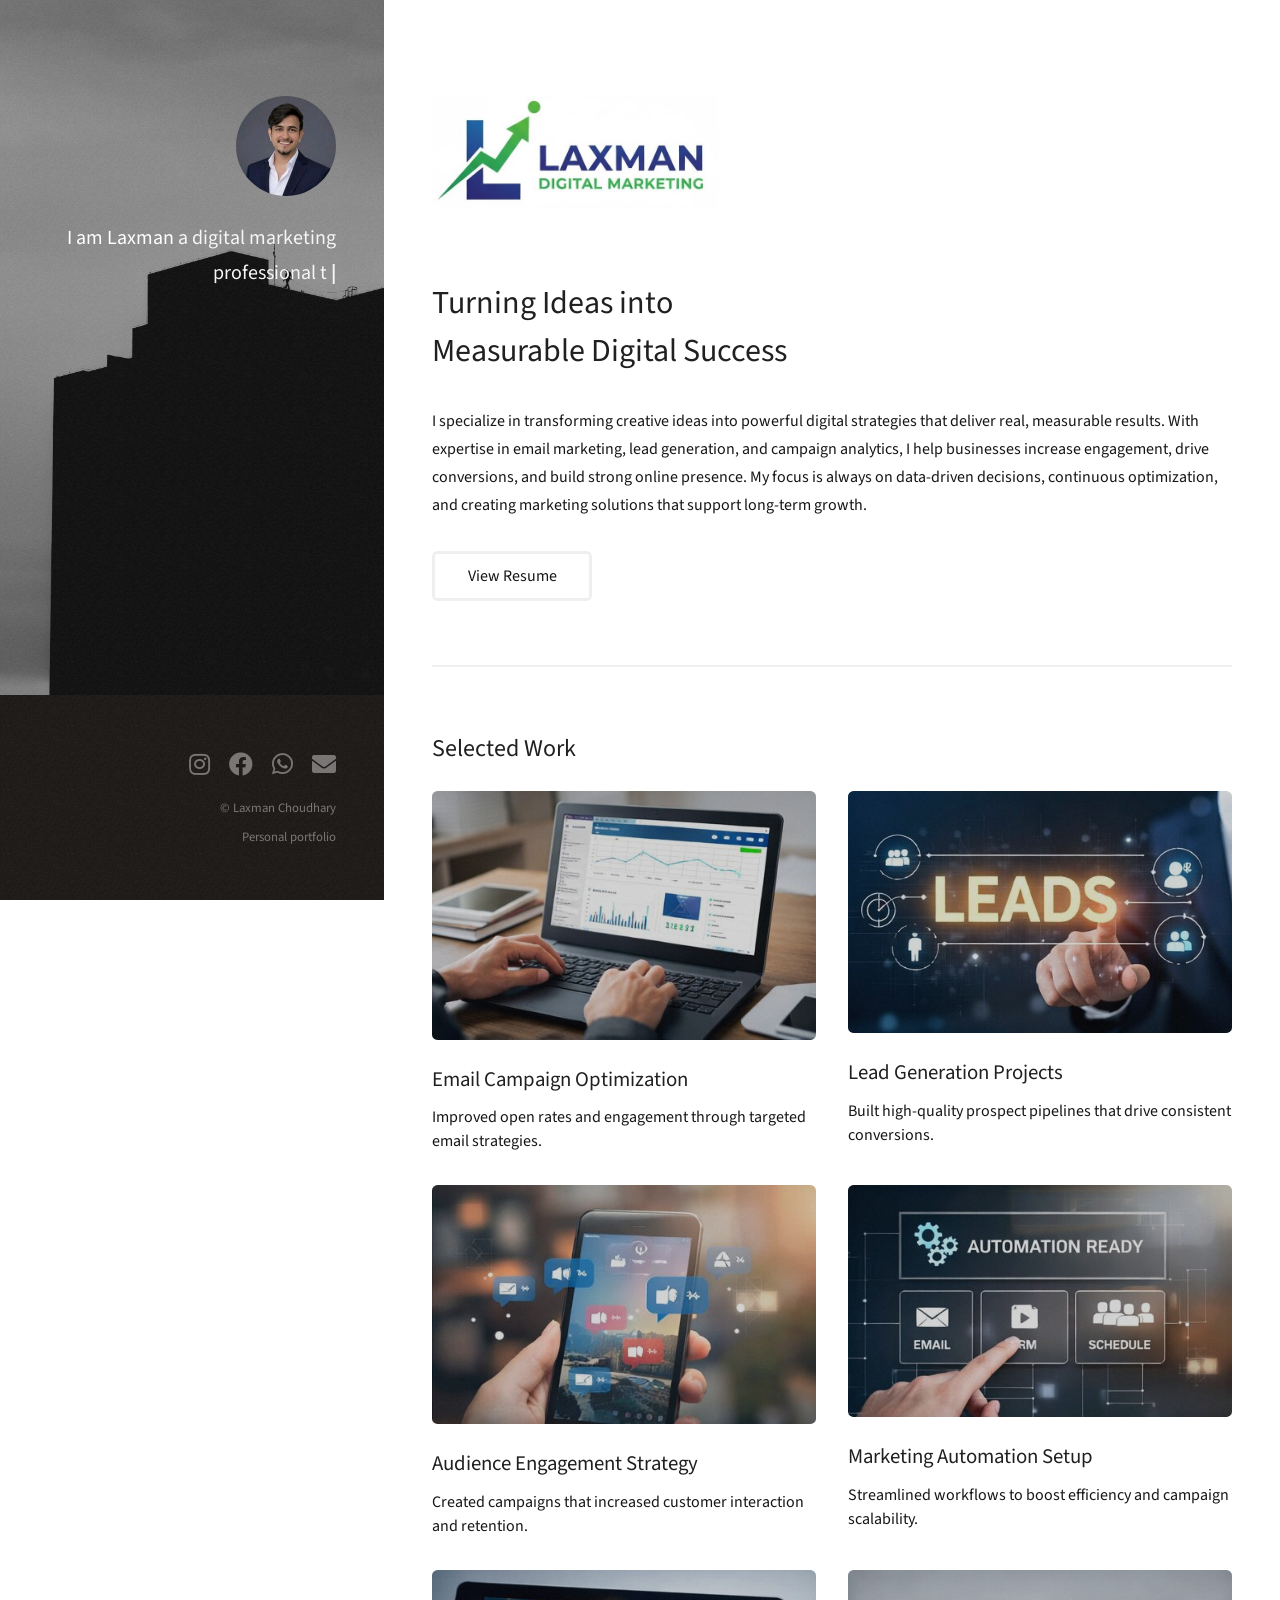
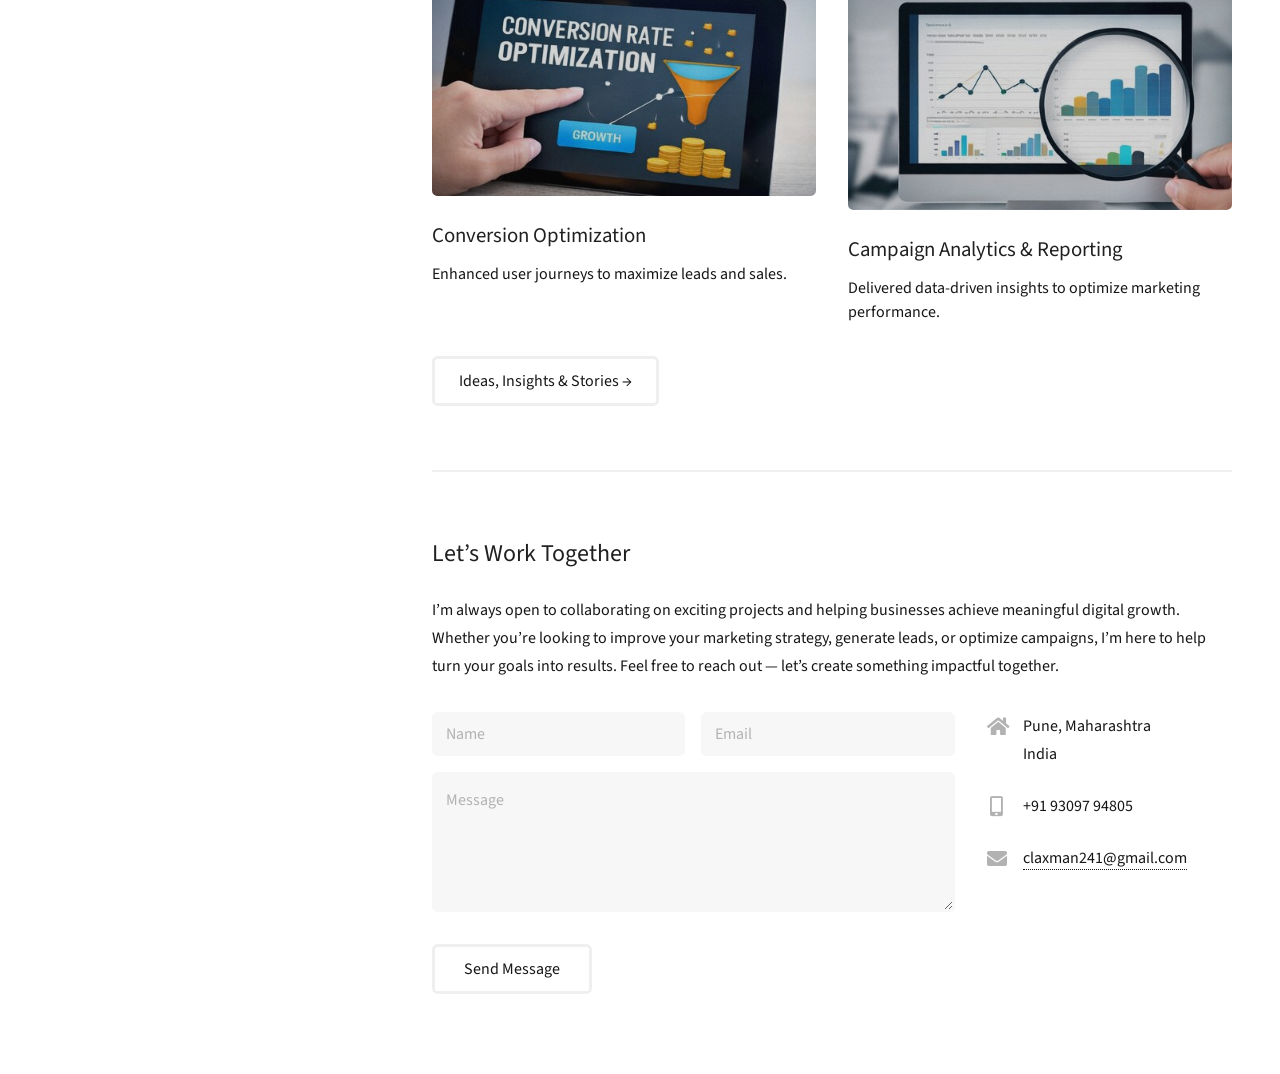
==== commit 3e6387e4: "Add files via upload" ====
--- a/index.html
+++ b/index.html
@@ -1,744 +1,471 @@
 <!DOCTYPE HTML>
 <!--
-	UPGRADED PORTFOLIO - ULTRA PREMIUM EDITION
 	Laxman Choudhary
-	Previous: html5up.net | @ajlkn
-	ENHANCED WITH: Advanced animations, dark mode, filtering, validation, and enterprise features
+	html5up.net | @ajlkn
+	Free for personal and commercial use under the CCA 3.0 license (html5up.net/license)
 -->
 <html>
-<head>
-	<title>Laxman Choudhary | Digital Strategist & Marketing Expert</title>
-	<meta charset="utf-8" />
-	<meta name="viewport" content="width=device-width, initial-scale=1, user-scalable=no" />
-	<meta name="description" content="Laxman Choudhary - Email Marketing, Lead Generation, Campaign Analytics, and Digital Strategy Expert">
-	<meta name="theme-color" content="#222222">
-	
-	<!-- Enhanced CSS with animations and features -->
-	<style>
-		/* ==================== VARIABLES ==================== */
-		:root {
-			--primary: #2ecc71;
-			--secondary: #3498db;
-			--dark: #1a1a1a;
-			--light: #f5f5f5;
-			--accent: #e74c3c;
-			--transition: all 0.3s cubic-bezier(0.4, 0, 0.2, 1);
-		}
-
-		/* ==================== DARK MODE ==================== */
-		body.dark-mode {
-			--dark: #0f0f0f;
-			--light: #222222;
-			background-color: var(--dark);
-			color: #fff;
-		}
-
-		body.light-mode {
-			--dark: #ffffff;
-			--light: #f9f9f9;
-			background-color: var(--dark);
-			color: #333;
-		}
-
-		/* ==================== RESET & BASE ==================== */
-		* {
-			margin: 0;
-			padding: 0;
-			box-sizing: border-box;
-		}
-
-		html {
-			scroll-behavior: smooth;
-		}
-
-		body {
-			font-family: 'Segoe UI', Tahoma, Geneva, Verdana, sans-serif;
-			background: linear-gradient(135deg, #1a1a1a 0%, #2d2d2d 100%);
-			color: #fff;
-			line-height: 1.6;
-			transition: var(--transition);
-		}
-
-		/* ==================== ANIMATIONS ==================== */
-		@keyframes fadeInUp {
-			from {
-				opacity: 0;
-				transform: translateY(30px);
-			}
-			to {
-				opacity: 1;
-				transform: translateY(0);
-			}
-		}
-
-		@keyframes slideInLeft {
-			from {
-				opacity: 0;
-				transform: translateX(-50px);
-			}
-			to {
-				opacity: 1;
-				transform: translateX(0);
-			}
-		}
-
-		@keyframes pulse {
-			0%, 100% { transform: scale(1); }
-			50% { transform: scale(1.05); }
-		}
-
-		@keyframes glow {
-			0%, 100% { box-shadow: 0 0 10px rgba(46, 204, 113, 0.5); }
-			50% { box-shadow: 0 0 20px rgba(46, 204, 113, 0.8); }
-		}
-
-		/* ==================== HEADER ==================== */
-		header {
-			position: sticky;
-			top: 0;
-			z-index: 1000;
-			background: rgba(26, 26, 26, 0.95);
-			backdrop-filter: blur(10px);
-			border-bottom: 2px solid var(--primary);
-			padding: 1rem 2rem;
-			display: flex;
-			justify-content: space-between;
-			align-items: center;
-			animation: slideInLeft 0.6s ease-out;
-		}
-
-		header h1 {
-			font-size: 2rem;
-			color: var(--primary);
-			animation: fadeInUp 0.8s ease-out;
-		}
-
-		/* ==================== THEME TOGGLE ==================== */
-		.theme-toggle {
-			background: var(--primary);
-			border: none;
-			color: #fff;
-			padding: 0.7rem 1.5rem;
-			border-radius: 50px;
-			cursor: pointer;
-			font-weight: 600;
-			transition: var(--transition);
-			animation: fadeInUp 1s ease-out;
-		}
-
-		.theme-toggle:hover {
-			background: var(--secondary);
-			transform: scale(1.1);
-			box-shadow: 0 5px 15px rgba(46, 204, 113, 0.4);
-		}
-
-		/* ==================== MAIN CONTENT ==================== */
-		main {
-			max-width: 1200px;
-			margin: 0 auto;
-			padding: 3rem 2rem;
-		}
-
-		section {
-			margin-bottom: 4rem;
-			animation: fadeInUp 0.8s ease-out backwards;
-		}
-
-		section:nth-child(1) { animation-delay: 0.2s; }
-		section:nth-child(2) { animation-delay: 0.4s; }
-		section:nth-child(3) { animation-delay: 0.6s; }
-
-		section h2 {
-			font-size: 2.5rem;
-			margin-bottom: 2rem;
-			position: relative;
-			padding-bottom: 1rem;
-			color: var(--primary);
-		}
-
-		section h2::after {
-			content: '';
-			position: absolute;
-			bottom: 0;
-			left: 0;
-			width: 100px;
-			height: 3px;
-			background: linear-gradient(90deg, var(--primary), var(--secondary));
-			border-radius: 2px;
-		}
-
-		/* ==================== CARDS & ITEMS ==================== */
-		.work-item, .project-item, .testimonial-item {
-			background: rgba(255, 255, 255, 0.05);
-			border: 1px solid rgba(46, 204, 113, 0.2);
-			border-radius: 12px;
-			padding: 2rem;
-			margin-bottom: 1.5rem;
-			transition: var(--transition);
-			cursor: pointer;
-		}
-
-		.work-item:hover, .project-item:hover, .testimonial-item:hover {
-			background: rgba(46, 204, 113, 0.1);
-			border-color: var(--primary);
-			transform: translateY(-5px);
-			box-shadow: 0 10px 30px rgba(46, 204, 113, 0.2);
-		}
-
-		.work-item h3, .project-item h3 {
-			color: var(--primary);
-			margin-bottom: 1rem;
-			font-size: 1.5rem;
-		}
-
-		.work-item p, .project-item p {
-			color: #aaa;
-			line-height: 1.8;
-		}
-
-		/* ==================== FILTER BUTTONS ==================== */
-		.filter-buttons {
-			display: flex;
-			gap: 1rem;
-			margin-bottom: 2rem;
-			flex-wrap: wrap;
-		}
-
-		.filter-btn {
-			background: rgba(52, 152, 219, 0.2);
-			border: 2px solid var(--secondary);
-			color: var(--secondary);
-			padding: 0.7rem 1.5rem;
-			border-radius: 50px;
-			cursor: pointer;
-			font-weight: 600;
-			transition: var(--transition);
-		}
-
-		.filter-btn.active {
-			background: var(--secondary);
-			color: #fff;
-			transform: scale(1.1);
-		}
-
-		.filter-btn:hover {
-			background: var(--secondary);
-			color: #fff;
-			box-shadow: 0 5px 15px rgba(52, 152, 219, 0.4);
-		}
-
-		/* ==================== FORM VALIDATION ==================== */
-		form {
-			background: rgba(255, 255, 255, 0.05);
-			border: 1px solid rgba(46, 204, 113, 0.2);
-			padding: 2rem;
-			border-radius: 12px;
-			max-width: 500px;
-		}
-
-		form input, form textarea {
-			width: 100%;
-			padding: 0.8rem;
-			margin-bottom: 1rem;
-			background: rgba(255, 255, 255, 0.1);
-			border: 1px solid rgba(46, 204, 113, 0.3);
-			color: #fff;
-			border-radius: 6px;
-			font-family: inherit;
-			transition: var(--transition);
-		}
-
-		form input:focus, form textarea:focus {
-			outline: none;
-			border-color: var(--primary);
-			background: rgba(46, 204, 113, 0.1);
-			box-shadow: 0 0 10px rgba(46, 204, 113, 0.3);
-		}
-
-		form input.error, form textarea.error {
-			border-color: var(--accent);
-			background: rgba(231, 76, 60, 0.1);
-		}
-
-		.error-message {
-			color: var(--accent);
-			font-size: 0.85rem;
-			margin-top: -0.8rem;
-			margin-bottom: 0.5rem;
-		}
-
-		/* ==================== BUTTONS ==================== */
-		button.submit-btn {
-			background: linear-gradient(135deg, var(--primary), var(--secondary));
-			border: none;
-			color: #fff;
-			padding: 0.9rem 2rem;
-			font-size: 1rem;
-			border-radius: 50px;
-			cursor: pointer;
-			font-weight: 600;
-			transition: var(--transition);
-			width: 100%;
-		}
-
-		button.submit-btn:hover {
-			transform: translateY(-2px);
-			box-shadow: 0 10px 25px rgba(46, 204, 113, 0.3);
-		}
-
-		button.submit-btn.loading {
-			opacity: 0.7;
-			cursor: not-allowed;
-		}
-
-		/* ==================== SUCCESS MESSAGE ==================== */
-		.success-message {
-			background: rgba(46, 204, 113, 0.2);
-			border: 1px solid var(--primary);
-			color: var(--primary);
-			padding: 1rem;
-			border-radius: 6px;
-			margin-bottom: 1rem;
-			animation: fadeInUp 0.3s ease-out;
-		}
-
-		/* ==================== FOOTER ==================== */
-		footer {
-			text-align: center;
-			padding: 2rem;
-			border-top: 1px solid rgba(46, 204, 113, 0.2);
-			color: #aaa;
-			margin-top: 4rem;
-		}
-
-		/* ==================== RESPONSIVE ==================== */
-		@media (max-width: 768px) {
-			header {
-				flex-direction: column;
-				gap: 1rem;
-			}
-
-			header h1 {
-				font-size: 1.5rem;
-			}
-
-			section h2 {
-				font-size: 1.8rem;
-			}
-
-			main {
-				padding: 2rem 1rem;
-			}
-
-			.filter-buttons {
-				justify-content: center;
-			}
-		}
-
-		/* ==================== ACCESSIBILITY ==================== */
-		@media (prefers-reduced-motion: reduce) {
-			* {
-				animation: none !important;
-				transition: none !important;
-			}
-		}
-
-		/* ==================== UTILITIES ==================== */
-		.row {
-			display: grid;
-			grid-template-columns: repeat(auto-fit, minmax(300px, 1fr));
-			gap: 2rem;
-		}
-
-		.hidden {
-			display: none !important;
-		}
-
-		/* ==================== LOADING INDICATOR ==================== */
-		.loading-spinner {
-			display: inline-block;
-			width: 20px;
-			height: 20px;
-			border: 3px solid rgba(46, 204, 113, 0.3);
-			border-radius: 50%;
-			border-top-color: var(--primary);
-			animation: spin 0.8s linear infinite;
-		}
-
-		@keyframes spin {
-			to { transform: rotate(360deg); }
-		}
-	</style>
-
-	<link rel="stylesheet" href="assets/css/main.css" />
-	<link rel="icon" type="image/png" href="images/favicon.png">
-</head>
-<body class="light-mode is-preload">
-
-	<!-- ENHANCED HEADER -->
-	<header id="header">
-		<div class="inner">
-			<a href="#" class="image avatar"><img src="images/avatar.jpg" alt="Laxman Avatar" /></a>
-			<h1><strong>I am Laxman</strong><br>
-			<span id="typing-text"></span><span class="cursor">|</span>
-			</h1>
-		</div>
-		<button class="theme-toggle" id="themeToggle">🌙 Dark Mode</button>
-	</header>
-
-	<!-- MAIN CONTENT -->
-	<div id="main">
-
-		<!-- SECTION ONE: INTRO -->
-		<section id="one">
-			<div class="section-logo"><img src="images/logo1.jpg" alt="Laxman Logo" loading="lazy"></div>	
-			<header class="major">
-				<h2>Turning Ideas into<br />Measurable Digital Success</h2>
+	<head>
+		<title>Laxman Choudhary</title>
+		<meta charset="utf-8" />
+		<meta name="viewport" content="width=device-width, initial-scale=1, user-scalable=no" />
+		<link rel="stylesheet" href="assets/css/main.css" />
+		<link rel="icon" type="image/png" href="images/favicon.png">
+	</head>
+	<body class="is-preload">
+
+		<!-- Header -->
+			<header id="header">
+				<div class="inner">
+					<a href="#" class="image avatar"><img src="images/avatar.jpg" alt="" /></a>
+					<h1><strong>I am Laxman</strong><br>
+					<span id="typing-text"></span><span class="cursor">|</span>
+					</h1>
+				</div>
 			</header>
-			<p>I specialize in transforming creative ideas into powerful digital strategies that deliver real, measurable results. With expertise in email marketing, lead generation, and campaign analytics, I help businesses increase engagement, drive conversions, and build strong online presence. My focus is always on data-driven decisions, continuous optimization, and creating marketing solutions that support long-term growth.</p>
-			<ul class="actions">
-				<li>
-					<a href="assets/Laxman%20Choudhary_Resume.pdf" class="button" target="_blank">
-						📄 View Resume
-					</a>
-				</li>
-			</ul>
-		</section>
-
-		<!-- SECTION TWO: SELECTED WORK WITH FILTERS -->
-		<section id="two">
-			<h2>Selected Work</h2>
-			
-			<!-- Filter Buttons -->
-			<div class="filter-buttons">
-				<button class="filter-btn active" data-filter="all">All Projects</button>
-				<button class="filter-btn" data-filter="email">📧 Email</button>
-				<button class="filter-btn" data-filter="leads">🎯 Lead Gen</button>
-				<button class="filter-btn" data-filter="analytics">📊 Analytics</button>
-				<button class="filter-btn" data-filter="automation">⚙️ Automation</button>
-			</div>
-
-			<!-- Projects Grid -->
-			<div class="row">
-				<article class="col-6 col-12-xsmall work-item" data-filter="email">
-					<a href="images/fulls/01.jpg" class="image fit thumb"><img src="images/thumbs/01.jpg" alt="Email Campaign" loading="lazy" /></a>
-					<h3>📧 Email Campaign Optimization</h3>
-					<p>Improved open rates and engagement through targeted email strategies. Achieved 45% increase in click-through rates.</p>
-					<small>Category: Email Marketing</small>
-				</article>
-
-				<article class="col-6 col-12-xsmall work-item" data-filter="leads">
-					<a href="images/fulls/02.jpg" class="image fit thumb"><img src="images/thumbs/02.jpg" alt="Lead Generation" loading="lazy" /></a>
-					<h3>🎯 Lead Generation Projects</h3>
-					<p>Built high-quality prospect pipelines that drive consistent conversions. Generated 500+ qualified leads.</p>
-					<small>Category: Lead Generation</small>
-				</article>
-
-				<article class="col-6 col-12-xsmall work-item" data-filter="email">
-					<a href="images/fulls/03.jpg" class="image fit thumb"><img src="images/thumbs/03.jpg" alt="Audience Engagement" loading="lazy" /></a>
-					<h3>👥 Audience Engagement Strategy</h3>
-					<p>Created campaigns that increased customer interaction and retention. Built engaged community of 10K+ users.</p>
-					<small>Category: Engagement</small>
-				</article>
-
-				<article class="col-6 col-12-xsmall work-item" data-filter="automation">
-					<a href="images/fulls/04.jpg" class="image fit thumb"><img src="images/thumbs/04.jpg" alt="Marketing Automation" loading="lazy" /></a>
-					<h3>⚙️ Marketing Automation Setup</h3>
-					<p>Streamlined workflows to boost efficiency and campaign scalability. Reduced manual work by 70%.</p>
-					<small>Category: Automation</small>
-				</article>
-
-				<article class="col-6 col-12-xsmall work-item" data-filter="leads">
-					<a href="images/fulls/05.jpg" class="image fit thumb"><img src="images/thumbs/05.jpg" alt="Conversion Optimization" loading="lazy" /></a>
-					<h3>🚀 Conversion Optimization</h3>
-					<p>Enhanced user journeys to maximize leads and sales. Increased conversion rate by 35%.</p>
-					<small>Category: Optimization</small>
-				</article>
-
-				<article class="col-6 col-12-xsmall work-item" data-filter="analytics">
-					<a href="images/fulls/06.jpg" class="image fit thumb"><img src="images/thumbs/06.jpg" alt="Campaign Analytics" loading="lazy" /></a>
-					<h3>📊 Campaign Analytics & Reporting</h3>
-					<p>Delivered data-driven insights to optimize marketing performance. Created real-time dashboards for 5+ clients.</p>
-					<small>Category: Analytics</small>
-				</article>
-			</div>
-
-			<ul class="actions">
-				<li><a href="blog.html" class="button">💡 Ideas, Insights & Stories →</a></li>
-			</ul>
-		</section>
-
-		<!-- SECTION THREE: CONTACT FORM -->
-		<section id="three">
-			<h2>Let's Work Together</h2>
-			<p>I'm always open to collaborating on exciting projects and helping businesses achieve meaningful digital growth. Whether you're looking to improve your marketing strategy, generate leads, or optimize campaigns, I'm here to help turn your goals into results. Feel free to reach out — let's create something impactful together.</p>
-			<div class="row">
-				<div class="col-8 col-12-small">
-					<div id="formFeedback"></div>
-					<form id="contactForm">
-						<div class="row gtr-uniform gtr-50">
-							<div class="col-6 col-12-xsmall">
-								<input type="text" name="name" id="name" placeholder="Your Name" required aria-label="Full Name" />
-								<span class="error-message" id="nameError"></span>
-							</div>
-							<div class="col-6 col-12-xsmall">
-								<input type="email" name="email" id="email" placeholder="Your Email" required aria-label="Email Address" />
-								<span class="error-message" id="emailError"></span>
-							</div>
-							<div class="col-12">
-								<textarea name="message" id="message" placeholder="Your Message" rows="4" required aria-label="Message"></textarea>
-								<span class="error-message" id="messageError"></span>
-							</div>
+
+		<!-- Main -->
+			<div id="main">
+
+				<!-- One -->
+					<section id="one">
+						<div class="section-logo"><img src="images/logo1.jpg" alt="Laxman Logo"></div>	
+						<header class="major">
+							<h2>Turning Ideas into<br />
+							Measurable Digital Success</h2>
+						</header>
+						<p>I specialize in transforming creative ideas into powerful digital strategies that deliver real, measurable results. With expertise in email marketing, lead generation, and campaign analytics, I help businesses increase engagement, drive conversions, and build strong online presence. My focus is always on data-driven decisions, continuous optimization, and creating marketing solutions that support long-term growth.</p>
+						<ul class="actions">
+							<li>
+  <a href="assets/Laxman%20Choudhary_Resume.pdf"
+     class="button"
+     target="_blank">
+     View Resume
+  </a>
+</li>
+						</ul>
+					</section>
+
+				<!-- Two -->
+					<section id="two">
+						<h2>Selected Work</h2>
+						<div class="row">
+							<article class="col-6 col-12-xsmall work-item">
+								<a href="images/fulls/01.jpg" class="image fit thumb"><img src="images/thumbs/01.jpg" alt="" /></a>
+								<h3>Email Campaign Optimization</h3>
+								<p>Improved open rates and engagement through targeted email strategies.</p>
+							</article>
+							<article class="col-6 col-12-xsmall work-item">
+								<a href="images/fulls/02.jpg" class="image fit thumb"><img src="images/thumbs/02.jpg" alt="" /></a>
+								<h3>Lead Generation Projects</h3>
+								<p>Built high-quality prospect pipelines that drive consistent conversions.</p>
+							</article>
+							<article class="col-6 col-12-xsmall work-item">
+								<a href="images/fulls/03.jpg" class="image fit thumb"><img src="images/thumbs/03.jpg" alt="" /></a>
+								<h3>Audience Engagement Strategy</h3>
+								<p>Created campaigns that increased customer interaction and retention.</p>
+							</article>
+							<article class="col-6 col-12-xsmall work-item">
+								<a href="images/fulls/04.jpg" class="image fit thumb"><img src="images/thumbs/04.jpg" alt="" /></a>
+								<h3>Marketing Automation Setup</h3>
+								<p>Streamlined workflows to boost efficiency and campaign scalability.</p>
+							</article>
+							<article class="col-6 col-12-xsmall work-item">
+								<a href="images/fulls/05.jpg" class="image fit thumb"><img src="images/thumbs/05.jpg" alt="" /></a>
+								<h3>Conversion Optimization</h3>
+								<p>Enhanced user journeys to maximize leads and sales.</p>
+							</article>
+							<article class="col-6 col-12-xsmall work-item">
+								<a href="images/fulls/06.jpg" class="image fit thumb"><img src="images/thumbs/06.jpg" alt="" /></a>
+								<h3>Campaign Analytics & Reporting</h3>
+								<p>Delivered data-driven insights to optimize marketing performance.</p>
+							</article>
 						</div>
 						<ul class="actions">
-							<li><button type="submit" class="button submit-btn" id="submitBtn">Send Message ✉️</button></li>
+							<li><a href="blog.html" class="button">Ideas, Insights & Stories →</a></li>
 						</ul>
-					</form>
-				</div>
-				<div class="col-4 col-12-small">
-					<ul class="labeled-icons">
-						<li>
-							<h3 class="icon solid fa-home"><span class="label">Address</span></h3>
-							Pune, Maharashtra<br />India
-						</li>
-						<li>
-							<h3 class="icon solid fa-mobile-alt"><span class="label">Phone</span></h3>
-							<a href="tel:+919309794805">+91 93097 94805</a>
-						</li>
-						<li>
-							<h3 class="icon solid fa-envelope"><span class="label">Email</span></h3>
-							<a href="mailto:claxman241@gmail.com">claxman241@gmail.com</a>
-						</li>
+					</section>
+
+				<!-- Three -->
+					<section id="three">
+						<h2>Let’s Work Together</h2>
+						<p>I’m always open to collaborating on exciting projects and helping businesses achieve meaningful digital growth. Whether you’re looking to improve your marketing strategy, generate leads, or optimize campaigns, I’m here to help turn your goals into results. Feel free to reach out — let’s create something impactful together.</p>
+						<div class="row">
+							<div class="col-8 col-12-small">
+								<form method="post" action="#">
+									<div class="row gtr-uniform gtr-50">
+										<div class="col-6 col-12-xsmall"><input type="text" name="name" id="name" placeholder="Name" /></div>
+										<div class="col-6 col-12-xsmall"><input type="email" name="email" id="email" placeholder="Email" /></div>
+										<div class="col-12"><textarea name="message" id="message" placeholder="Message" rows="4"></textarea></div>
+									</div>
+								</form>
+								<ul class="actions">
+									<li><input type="submit" value="Send Message" /></li>
+								</ul>
+							</div>
+							<div class="col-4 col-12-small">
+								<ul class="labeled-icons">
+									<li>
+										<h3 class="icon solid fa-home"><span class="label">Address</span></h3>
+										Pune, Maharashtra<br />
+										India<br />
+									
+									</li>
+									<li>
+										<h3 class="icon solid fa-mobile-alt"><span class="label">Phone</span></h3>
+										+91 93097 94805
+									</li>
+									<li>
+										<h3 class="icon solid fa-envelope"><span class="label">Email</span></h3>
+										<a href="https://mail.google.com/mail/u/0/?fs=1&to=claxman241@gmail.com&tf=cm">claxman241@gmail.com</a>
+									</li>
+								</ul>
+							</div>
+						</div>
+					</section>
+
+				<!-- Four -->
+				<!--
+					<section id="four">
+						<h2>Elements</h2>
+
+						<section>
+							<h4>Text</h4>
+							<p>This is <b>bold</b> and this is <strong>strong</strong>. This is <i>italic</i> and this is <em>emphasized</em>.
+							This is <sup>superscript</sup> text and this is <sub>subscript</sub> text.
+							This is <u>underlined</u> and this is code: <code>for (;;) { ... }</code>. Finally, <a href="#">this is a link</a>.</p>
+							<hr />
+							<header>
+								<h4>Heading with a Subtitle</h4>
+								<p>Lorem ipsum dolor sit amet nullam id egestas urna aliquam</p>
+							</header>
+							<p>Nunc lacinia ante nunc ac lobortis. Interdum adipiscing gravida odio porttitor sem non mi integer non faucibus ornare mi ut ante amet placerat aliquet. Volutpat eu sed ante lacinia sapien lorem accumsan varius montes viverra nibh in adipiscing blandit tempus accumsan.</p>
+							<header>
+								<h5>Heading with a Subtitle</h5>
+								<p>Lorem ipsum dolor sit amet nullam id egestas urna aliquam</p>
+							</header>
+							<p>Nunc lacinia ante nunc ac lobortis. Interdum adipiscing gravida odio porttitor sem non mi integer non faucibus ornare mi ut ante amet placerat aliquet. Volutpat eu sed ante lacinia sapien lorem accumsan varius montes viverra nibh in adipiscing blandit tempus accumsan.</p>
+							<hr />
+							<h2>Heading Level 2</h2>
+							<h3>Heading Level 3</h3>
+							<h4>Heading Level 4</h4>
+							<h5>Heading Level 5</h5>
+							<h6>Heading Level 6</h6>
+							<hr />
+							<h5>Blockquote</h5>
+							<blockquote>Fringilla nisl. Donec accumsan interdum nisi, quis tincidunt felis sagittis eget tempus euismod. Vestibulum ante ipsum primis in faucibus vestibulum. Blandit adipiscing eu felis iaculis volutpat ac adipiscing accumsan faucibus. Vestibulum ante ipsum primis in faucibus lorem ipsum dolor sit amet nullam adipiscing eu felis.</blockquote>
+							<h5>Preformatted</h5>
+							<pre><code>i = 0;
+
+while (!deck.isInOrder()) {
+print 'Iteration ' + i;
+deck.shuffle();
+i++;
+}
+
+print 'It took ' + i + ' iterations to sort the deck.';</code></pre>
+						</section>
+
+						<section>
+							<h4>Lists</h4>
+							<div class="row">
+								<div class="col-6 col-12-xsmall">
+									<h5>Unordered</h5>
+									<ul>
+										<li>Dolor pulvinar etiam magna etiam.</li>
+										<li>Sagittis adipiscing lorem eleifend.</li>
+										<li>Felis enim feugiat dolore viverra.</li>
+									</ul>
+									<h5>Alternate</h5>
+									<ul class="alt">
+										<li>Dolor pulvinar etiam magna etiam.</li>
+										<li>Sagittis adipiscing lorem eleifend.</li>
+										<li>Felis enim feugiat dolore viverra.</li>
+									</ul>
+								</div>
+								<div class="col-6 col-12-xsmall">
+									<h5>Ordered</h5>
+									<ol>
+										<li>Dolor pulvinar etiam magna etiam.</li>
+										<li>Etiam vel felis at lorem sed viverra.</li>
+										<li>Felis enim feugiat dolore viverra.</li>
+										<li>Dolor pulvinar etiam magna etiam.</li>
+										<li>Etiam vel felis at lorem sed viverra.</li>
+										<li>Felis enim feugiat dolore viverra.</li>
+									</ol>
+									<h5>Icons</h5>
+									<ul class="icons">
+										<li><a href="#" class="icon brands fa-facebook-f"><span class="label">Facebook</span></a></li>
+										<li><a href="#" class="icon brands fa-instagram"><span class="label">Instagram</span></a></li>
+										<li><a href="#" class="icon brands fa-youtube"><span class="label">Youtube</span></a></li>
+										<li><a href="#" class="icon brands fa-whatsapp"><span class="label">Dribbble</span></a></li>
+										<li><a href="#" class="icon brands fa-tumblr"><span class="label">Tumblr</span></a></li>
+									</ul>
+								</div>
+							</div>
+							<h5>Actions</h5>
+							<ul class="actions">
+								<li><a href="#" class="button primary">Default</a></li>
+								<li><a href="#" class="button">Default</a></li>
+							</ul>
+							<ul class="actions small">
+								<li><a href="#" class="button primary small">Small</a></li>
+								<li><a href="#" class="button small">Small</a></li>
+							</ul>
+							<div class="row">
+								<div class="col-6 col-12-small">
+									<ul class="actions stacked">
+										<li><a href="#" class="button primary">Default</a></li>
+										<li><a href="#" class="button">Default</a></li>
+									</ul>
+								</div>
+								<div class="col-6 col-12-small">
+									<ul class="actions stacked">
+										<li><a href="#" class="button primary small">Small</a></li>
+										<li><a href="#" class="button small">Small</a></li>
+									</ul>
+								</div>
+								<div class="col-6 col-12-small">
+									<ul class="actions stacked">
+										<li><a href="#" class="button primary fit">Default</a></li>
+										<li><a href="#" class="button fit">Default</a></li>
+									</ul>
+								</div>
+								<div class="col-6 col-12-small">
+									<ul class="actions stacked">
+										<li><a href="#" class="button primary small fit">Small</a></li>
+										<li><a href="#" class="button small fit">Small</a></li>
+									</ul>
+								</div>
+							</div>
+						</section>
+
+						<section>
+							<h4>Table</h4>
+							<h5>Default</h5>
+							<div class="table-wrapper">
+								<table>
+									<thead>
+										<tr>
+											<th>Name</th>
+											<th>Description</th>
+											<th>Price</th>
+										</tr>
+									</thead>
+									<tbody>
+										<tr>
+											<td>Item One</td>
+											<td>Ante turpis integer aliquet porttitor.</td>
+											<td>29.99</td>
+										</tr>
+										<tr>
+											<td>Item Two</td>
+											<td>Vis ac commodo adipiscing arcu aliquet.</td>
+											<td>19.99</td>
+										</tr>
+										<tr>
+											<td>Item Three</td>
+											<td> Morbi faucibus arcu accumsan lorem.</td>
+											<td>29.99</td>
+										</tr>
+										<tr>
+											<td>Item Four</td>
+											<td>Vitae integer tempus condimentum.</td>
+											<td>19.99</td>
+										</tr>
+										<tr>
+											<td>Item Five</td>
+											<td>Ante turpis integer aliquet porttitor.</td>
+											<td>29.99</td>
+										</tr>
+									</tbody>
+									<tfoot>
+										<tr>
+											<td colspan="2"></td>
+											<td>100.00</td>
+										</tr>
+									</tfoot>
+								</table>
+							</div>
+
+							<h5>Alternate</h5>
+							<div class="table-wrapper">
+								<table class="alt">
+									<thead>
+										<tr>
+											<th>Name</th>
+											<th>Description</th>
+											<th>Price</th>
+										</tr>
+									</thead>
+									<tbody>
+										<tr>
+											<td>Item One</td>
+											<td>Ante turpis integer aliquet porttitor.</td>
+											<td>29.99</td>
+										</tr>
+										<tr>
+											<td>Item Two</td>
+											<td>Vis ac commodo adipiscing arcu aliquet.</td>
+											<td>19.99</td>
+										</tr>
+										<tr>
+											<td>Item Three</td>
+											<td> Morbi faucibus arcu accumsan lorem.</td>
+											<td>29.99</td>
+										</tr>
+										<tr>
+											<td>Item Four</td>
+											<td>Vitae integer tempus condimentum.</td>
+											<td>19.99</td>
+										</tr>
+										<tr>
+											<td>Item Five</td>
+											<td>Ante turpis integer aliquet porttitor.</td>
+											<td>29.99</td>
+										</tr>
+									</tbody>
+									<tfoot>
+										<tr>
+											<td colspan="2"></td>
+											<td>100.00</td>
+										</tr>
+									</tfoot>
+								</table>
+							</div>
+						</section>
+
+						<section>
+							<h4>Buttons</h4>
+							<ul class="actions">
+								<li><a href="#" class="button primary">Primary</a></li>
+								<li><a href="#" class="button">Default</a></li>
+							</ul>
+							<ul class="actions">
+								<li><a href="#" class="button large">Large</a></li>
+								<li><a href="#" class="button">Default</a></li>
+								<li><a href="#" class="button small">Small</a></li>
+							</ul>
+							<ul class="actions fit">
+								<li><a href="#" class="button primary fit">Fit</a></li>
+								<li><a href="#" class="button fit">Fit</a></li>
+							</ul>
+							<ul class="actions fit small">
+								<li><a href="#" class="button primary fit small">Fit + Small</a></li>
+								<li><a href="#" class="button fit small">Fit + Small</a></li>
+							</ul>
+							<ul class="actions">
+								<li><a href="#" class="button primary icon solid fa-download">Icon</a></li>
+								<li><a href="#" class="button icon solid fa-download">Icon</a></li>
+							</ul>
+							<ul class="actions">
+								<li><span class="button primary disabled">Primary</span></li>
+								<li><span class="button disabled">Default</span></li>
+							</ul>
+						</section>
+
+						<section>
+							<h4>Form</h4>
+							<form method="post" action="#">
+								<div class="row gtr-uniform gtr-50">
+									<div class="col-6 col-12-xsmall">
+										<input type="text" name="demo-name" id="demo-name" value="" placeholder="Name" />
+									</div>
+									<div class="col-6 col-12-xsmall">
+										<input type="email" name="demo-email" id="demo-email" value="" placeholder="Email" />
+									</div>
+									<div class="col-12">
+										<select name="demo-category" id="demo-category">
+											<option value="">- Category -</option>
+											<option value="1">Manufacturing</option>
+											<option value="1">Shipping</option>
+											<option value="1">Administration</option>
+											<option value="1">Human Resources</option>
+										</select>
+									</div>
+									<div class="col-4 col-12-small">
+										<input type="radio" id="demo-priority-low" name="demo-priority" checked>
+										<label for="demo-priority-low">Low Priority</label>
+									</div>
+									<div class="col-4 col-12-small">
+										<input type="radio" id="demo-priority-normal" name="demo-priority">
+										<label for="demo-priority-normal">Normal Priority</label>
+									</div>
+									<div class="col-4 col-12-small">
+										<input type="radio" id="demo-priority-high" name="demo-priority">
+										<label for="demo-priority-high">High Priority</label>
+									</div>
+									<div class="col-6 col-12-small">
+										<input type="checkbox" id="demo-copy" name="demo-copy">
+										<label for="demo-copy">Email me a copy of this message</label>
+									</div>
+									<div class="col-6 col-12-small">
+										<input type="checkbox" id="demo-human" name="demo-human" checked>
+										<label for="demo-human">I am a human and not a robot</label>
+									</div>
+									<div class="col-12">
+										<textarea name="demo-message" id="demo-message" placeholder="Enter your message" rows="6"></textarea>
+									</div>
+									<div class="col-12">
+										<ul class="actions">
+											<li><input type="submit" value="Send Message" class="primary" /></li>
+											<li><input type="reset" value="Reset" /></li>
+										</ul>
+									</div>
+								</div>
+							</form>
+						</section>
+
+						<section>
+							<h4>Image</h4>
+							<h5>Fit</h5>
+							<div class="box alt">
+								<div class="row gtr-50 gtr-uniform">
+									<div class="col-12"><span class="image fit"><img src="images/fulls/05.jpg" alt="" /></span></div>
+									<div class="col-4"><span class="image fit"><img src="images/thumbs/01.jpg" alt="" /></span></div>
+									<div class="col-4"><span class="image fit"><img src="images/thumbs/02.jpg" alt="" /></span></div>
+									<div class="col-4"><span class="image fit"><img src="images/thumbs/03.jpg" alt="" /></span></div>
+									<div class="col-4"><span class="image fit"><img src="images/thumbs/04.jpg" alt="" /></span></div>
+									<div class="col-4"><span class="image fit"><img src="images/thumbs/05.jpg" alt="" /></span></div>
+									<div class="col-4"><span class="image fit"><img src="images/thumbs/06.jpg" alt="" /></span></div>
+									<div class="col-4"><span class="image fit"><img src="images/thumbs/03.jpg" alt="" /></span></div>
+									<div class="col-4"><span class="image fit"><img src="images/thumbs/02.jpg" alt="" /></span></div>
+									<div class="col-4"><span class="image fit"><img src="images/thumbs/01.jpg" alt="" /></span></div>
+								</div>
+							</div>
+							<h5>Left &amp; Right</h5>
+							<p><span class="image left"><img src="images/avatar.jpg" alt="" /></span>Fringilla nisl. Donec accumsan interdum nisi, quis tincidunt felis sagittis eget. tempus euismod. Vestibulum ante ipsum primis in faucibus vestibulum. Blandit adipiscing eu felis iaculis volutpat ac adipiscing accumsan eu faucibus. Integer ac pellentesque praesent tincidunt felis sagittis eget. tempus euismod. Vestibulum ante ipsum primis in faucibus vestibulum. Blandit adipiscing eu felis iaculis volutpat ac adipiscing accumsan eu faucibus. Integer ac pellentesque praesent. Donec accumsan interdum nisi, quis tincidunt felis sagittis eget. tempus euismod. Vestibulum ante ipsum primis in faucibus vestibulum. Blandit adipiscing eu felis iaculis volutpat ac adipiscing accumsan eu faucibus. Integer ac pellentesque praesent tincidunt felis sagittis eget. tempus euismod. Vestibulum ante ipsum primis in faucibus vestibulum. Blandit adipiscing eu felis iaculis volutpat ac adipiscing accumsan eu faucibus. Integer ac pellentesque praesent.</p>
+							<p><span class="image right"><img src="images/avatar.jpg" alt="" /></span>Fringilla nisl. Donec accumsan interdum nisi, quis tincidunt felis sagittis eget. tempus euismod. Vestibulum ante ipsum primis in faucibus vestibulum. Blandit adipiscing eu felis iaculis volutpat ac adipiscing accumsan eu faucibus. Integer ac pellentesque praesent tincidunt felis sagittis eget. tempus euismod. Vestibulum ante ipsum primis in faucibus vestibulum. Blandit adipiscing eu felis iaculis volutpat ac adipiscing accumsan eu faucibus. Integer ac pellentesque praesent. Donec accumsan interdum nisi, quis tincidunt felis sagittis eget. tempus euismod. Vestibulum ante ipsum primis in faucibus vestibulum. Blandit adipiscing eu felis iaculis volutpat ac adipiscing accumsan eu faucibus. Integer ac pellentesque praesent tincidunt felis sagittis eget. tempus euismod. Vestibulum ante ipsum primis in faucibus vestibulum. Blandit adipiscing eu felis iaculis volutpat ac adipiscing accumsan eu faucibus. Integer ac pellentesque praesent.</p>
+						</section>
+
+					</section>
+				-->
+
+			</div>
+
+		<!-- Footer -->
+			<footer id="footer">
+				<div class="inner">
+					<ul class="icons">
+						<li><a href="#" class="icon brands fa-instagram"><span class="label">Instagram</span></a></li>
+						<li><a href="#" class="icon brands fa-facebook"><span class="label">Facebook</span></a></li>
+						<li><a href="https://wa.me/919309794805?text=Hi%20Laxman,%20I%20visited%20your%20portfolio%20and%20would%20like%20to%20connect." target="_blank" class="icon brands fa-whatsapp"><span class="label">WhatsApp</span></a></li>
+						<li><a href="https://mail.google.com/mail/?view=cm&fs=1&to=claxman241@gmail.com"target="_blank"class="icon solid fa-envelope"><span class="label">Email</span></a></li>
+					</ul>
+					<ul class="copyright">
+						<li>&copy; Laxman Choudhary</li><li>Personal portfolio</li>
 					</ul>
 				</div>
-			</div>
-		</section>
-
-	</div>
-
-	<!-- FOOTER -->
-	<footer id="footer">
-		<div class="inner">
-			<ul class="icons">
-				<li><a href="https://instagram.com" target="_blank" class="icon brands fa-instagram" aria-label="Instagram"><span class="label">Instagram</span></a></li>
-				<li><a href="https://facebook.com" target="_blank" class="icon brands fa-facebook" aria-label="Facebook"><span class="label">Facebook</span></a></li>
-				<li><a href="https://wa.me/919309794805?text=Hi%20Laxman,%20I%20visited%20your%20portfolio%20and%20would%20like%20to%20connect." target="_blank" class="icon brands fa-whatsapp" aria-label="WhatsApp"><span class="label">WhatsApp</span></a></li>
-				<li><a href="mailto:claxman241@gmail.com" class="icon solid fa-envelope" aria-label="Email"><span class="label">Email</span></a></li>
-			</ul>
-			<ul class="copyright">
-				<li>&copy; 2026 Laxman Choudhary</li>
-				<li>Digital Strategist & Marketing Expert</li>
-			</ul>
-		</div>
-	</footer>
-
-	<!-- ENHANCED SCRIPTS -->
-	<script>
-		// ============== TYPING ANIMATION ==============
-		const typingTexts = [
-			'Digital Strategist',
-			'Email Marketing Expert',
-			'Lead Generation Specialist',
-			'Analytics Enthusiast',
-			'Campaign Optimizer'
-		];
-		let currentText = 0;
-		let currentChar = 0;
-		const typingElement = document.getElementById('typing-text');
-
-		function typeAnimation() {
-			if (currentChar < typingTexts[currentText].length) {
-				typingElement.textContent += typingTexts[currentText][currentChar];
-				currentChar++;
-				setTimeout(typeAnimation, 80);
-			} else {
-				setTimeout(() => {
-					typingElement.textContent = '';
-					currentChar = 0;
-					currentText = (currentText + 1) % typingTexts.length;
-					typeAnimation();
-				}, 2000);
-			}
-		}
-		typeAnimation();
-
-		// ============== DARK MODE TOGGLE ==============
-		const themeToggle = document.getElementById('themeToggle');
-		const htmlElement = document.documentElement;
-		const body = document.body;
-
-		// Check saved preference
-		const savedTheme = localStorage.getItem('theme') || 'light-mode';
-		body.classList.remove('light-mode', 'dark-mode');
-		body.classList.add(savedTheme);
-		themeToggle.textContent = savedTheme === 'dark-mode' ? '☀️ Light Mode' : '🌙 Dark Mode';
-
-		themeToggle.addEventListener('click', () => {
-			const currentTheme = body.classList.contains('dark-mode') ? 'light-mode' : 'dark-mode';
-			body.classList.remove('light-mode', 'dark-mode');
-			body.classList.add(currentTheme);
-			localStorage.setItem('theme', currentTheme);
-			themeToggle.textContent = currentTheme === 'dark-mode' ? '☀️ Light Mode' : '🌙 Dark Mode';
-		});
-
-		// ============== PROJECT FILTERING ==============
-		const filterBtns = document.querySelectorAll('.filter-btn');
-		const workItems = document.querySelectorAll('.work-item');
-
-		filterBtns.forEach(btn => {
-			btn.addEventListener('click', () => {
-				filterBtns.forEach(b => b.classList.remove('active'));
-				btn.classList.add('active');
-
-				const filterValue = btn.getAttribute('data-filter');
-				workItems.forEach(item => {
-					if (filterValue === 'all' || item.getAttribute('data-filter') === filterValue) {
-						item.classList.remove('hidden');
-						item.style.animation = 'fadeInUp 0.6s ease-out';
-					} else {
-						item.classList.add('hidden');
-					}
-				});
-			});
-		});
-
-		// ============== FORM VALIDATION & SUBMISSION ==============
-		const contactForm = document.getElementById('contactForm');
-		const nameInput = document.getElementById('name');
-		const emailInput = document.getElementById('email');
-		const messageInput = document.getElementById('message');
-		const submitBtn = document.getElementById('submitBtn');
-		const formFeedback = document.getElementById('formFeedback');
-
-		// Validation functions
-		function validateName(name) {
-			return name.trim().length >= 2;
-		}
-
-		function validateEmail(email) {
-			return /^[^\s@]+@[^\s@]+\.[^\s@]+$/.test(email);
-		}
-
-		function validateMessage(message) {
-			return message.trim().length >= 10;
-		}
-
-		function showError(input, errorElement, message) {
-			input.classList.add('error');
-			errorElement.textContent = message;
-		}
-
-		function clearError(input, errorElement) {
-			input.classList.remove('error');
-			errorElement.textContent = '';
-		}
-
-		// Real-time validation
-		nameInput.addEventListener('blur', () => {
-			if (!validateName(nameInput.value)) {
-				showError(nameInput, document.getElementById('nameError'), 'Name must be at least 2 characters');
-			} else {
-				clearError(nameInput, document.getElementById('nameError'));
-			}
-		});
-
-		emailInput.addEventListener('blur', () => {
-			if (!validateEmail(emailInput.value)) {
-				showError(emailInput, document.getElementById('emailError'), 'Please enter a valid email');
-			} else {
-				clearError(emailInput, document.getElementById('emailError'));
-			}
-		});
-
-		messageInput.addEventListener('blur', () => {
-			if (!validateMessage(messageInput.value)) {
-				showError(messageInput, document.getElementById('messageError'), 'Message must be at least 10 characters');
-			} else {
-				clearError(messageInput, document.getElementById('messageError'));
-			}
-		});
-
-		// Form submission
-		contactForm.addEventListener('submit', async (e) => {
-			e.preventDefault();
-
-			// Validate all fields
-			let isValid = true;
-			if (!validateName(nameInput.value)) {
-				showError(nameInput, document.getElementById('nameError'), 'Name required');
-				isValid = false;
-			}
-			if (!validateEmail(emailInput.value)) {
-				showError(emailInput, document.getElementById('emailError'), 'Valid email required');
-				isValid = false;
-			}
-			if (!validateMessage(messageInput.value)) {
-				showError(messageInput, document.getElementById('messageError'), 'Message required (min 10 chars)');
-				isValid = false;
-			}
-
-			if (!isValid) return;
-
-			// Show loading state
-			submitBtn.classList.add('loading');
-			submitBtn.disabled = true;
-			submitBtn.innerHTML = '<span class="loading-spinner"></span> Sending...';
-
-			try {
-				// Simulate sending (replace with real API call)
-				await new Promise(resolve => setTimeout(resolve, 1500));
-
-				// Success message
-				formFeedback.innerHTML = '<div class="success-message">✅ Thanks for your message! I\'ll get back to you soon.</div>';
-				contactForm.reset();
-				submitBtn.classList.remove('loading');
-				submitBtn.disabled = false;
-				submitBtn.innerHTML = 'Send Message ✉️';
-
-				// Clear feedback after 5 seconds
-				setTimeout(() => {
-					formFeedback.innerHTML = '';
-				}, 5000);
-			} catch (error) {
-				formFeedback.innerHTML = '<div class="success-message" style="border-color: #e74c3c; color: #e74c3c;">❌ Error sending message. Please try again.</div>';
-				submitBtn.classList.remove('loading');
-				submitBtn.disabled = false;
-				submitBtn.innerHTML = 'Send Message ✉️';
-			}
-		});
-
-		// ============== SCROLL ANIMATIONS ==============
-		const observerOptions = {
-			threshold: 0.1,
-			rootMargin: '0px 0px -100px 0px'
-		};
-
-		const observer = new IntersectionObserver((entries) => {
-			entries.forEach(entry => {
-				if (entry.isIntersecting) {
-					entry.target.style.animation = 'fadeInUp 0.8s ease-out forwards';
-					observer.unobserve(entry.target);
-				}
-			});
-		}, observerOptions);
-
-		document.querySelectorAll('.work-item').forEach(el => observer.observe(el));
-
-		// ============== ACCESSIBILITY ==============
-		document.addEventListener('keydown', (e) => {
-			if (e.key === 'Escape') {
-				formFeedback.innerHTML = '';
-			}
-		});
-	</script>
-
-	<!-- ORIGINAL SCRIPTS -->
-	<script src="assets/js/jquery.min.js"></script>
-	<script src="assets/js/jquery.poptrox.min.js"></script>
-	<script src="assets/js/browser.min.js"></script>
-	<script src="assets/js/breakpoints.min.js"></script>
-	<script src="assets/js/util.js"></script>
-	<script src="assets/js/main.js"></script>
-
-</body>
+			</footer>
+
+		<!-- Scripts -->
+			<script src="assets/js/jquery.min.js"></script>
+			<script src="assets/js/jquery.poptrox.min.js"></script>
+			<script src="assets/js/browser.min.js"></script>
+			<script src="assets/js/breakpoints.min.js"></script>
+			<script src="assets/js/util.js"></script>
+			<script src="assets/js/main.js"></script>
+
+	</body>
 </html>
+
